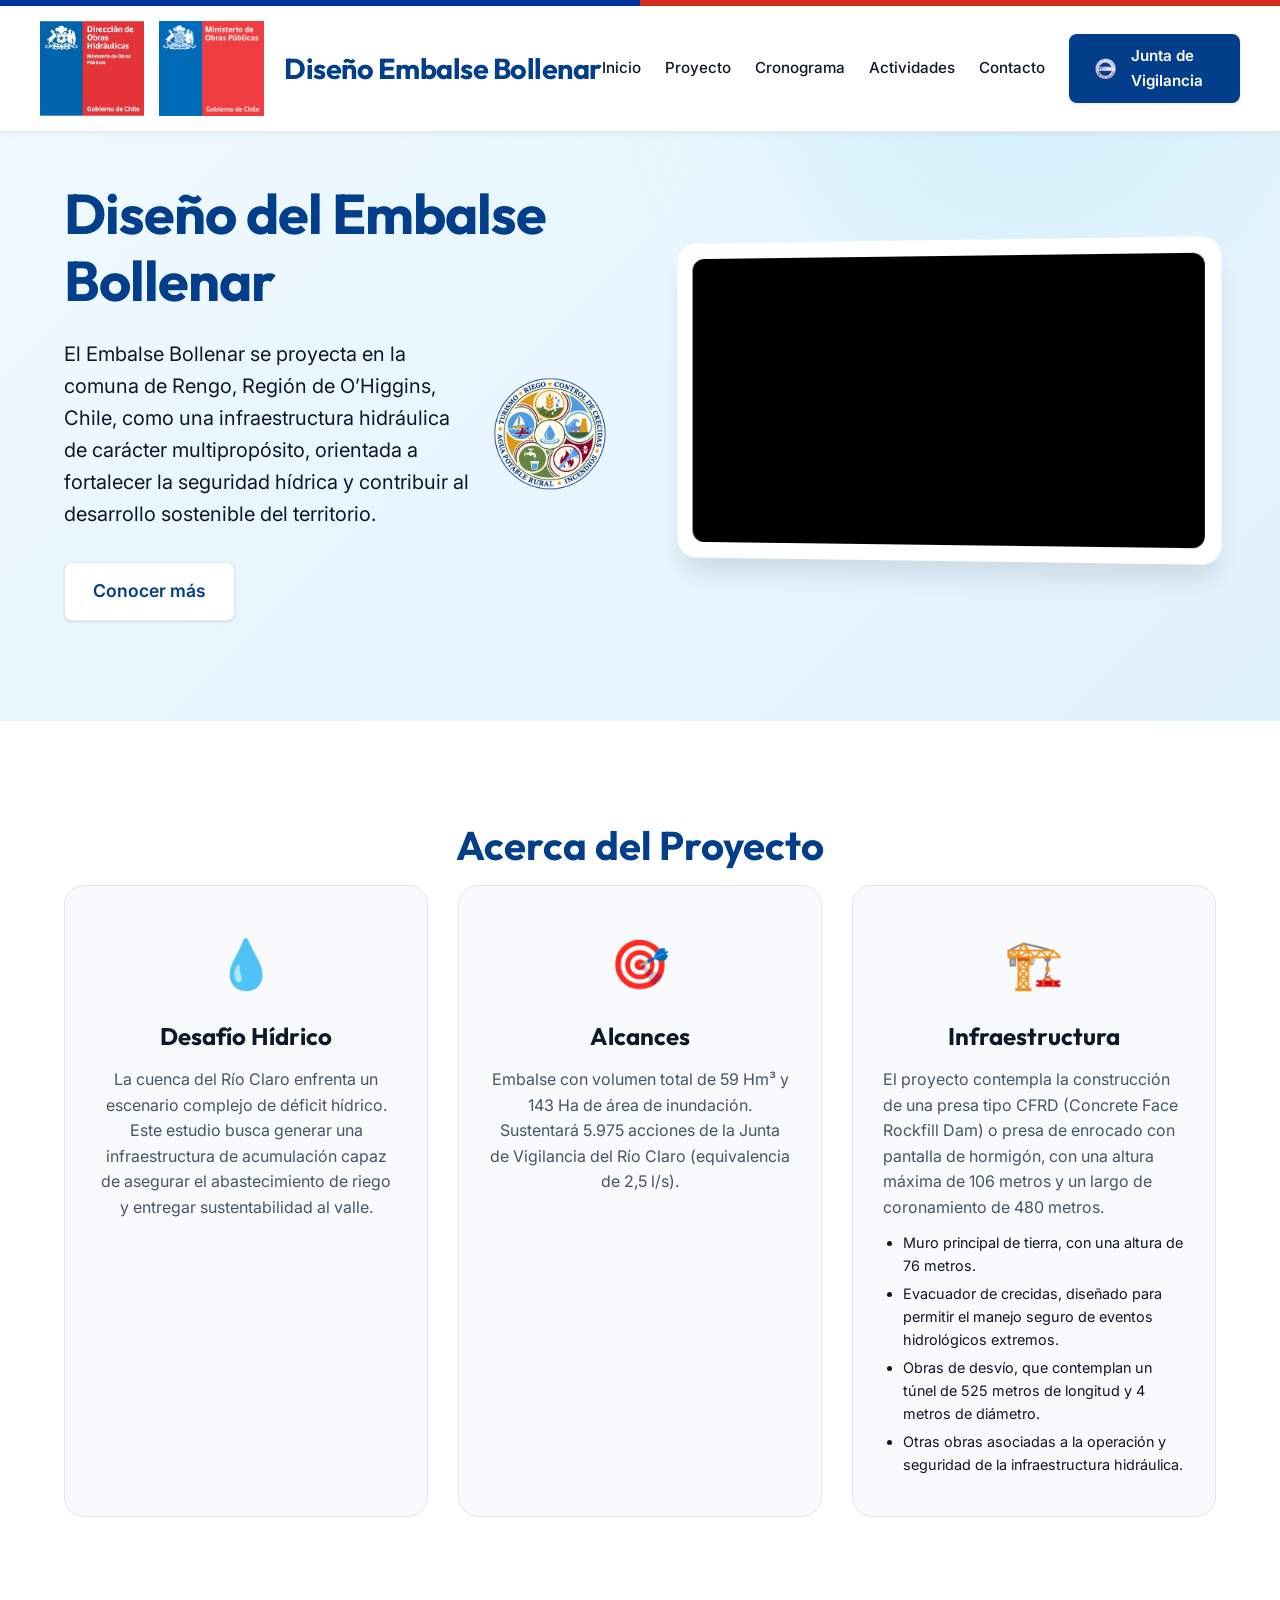
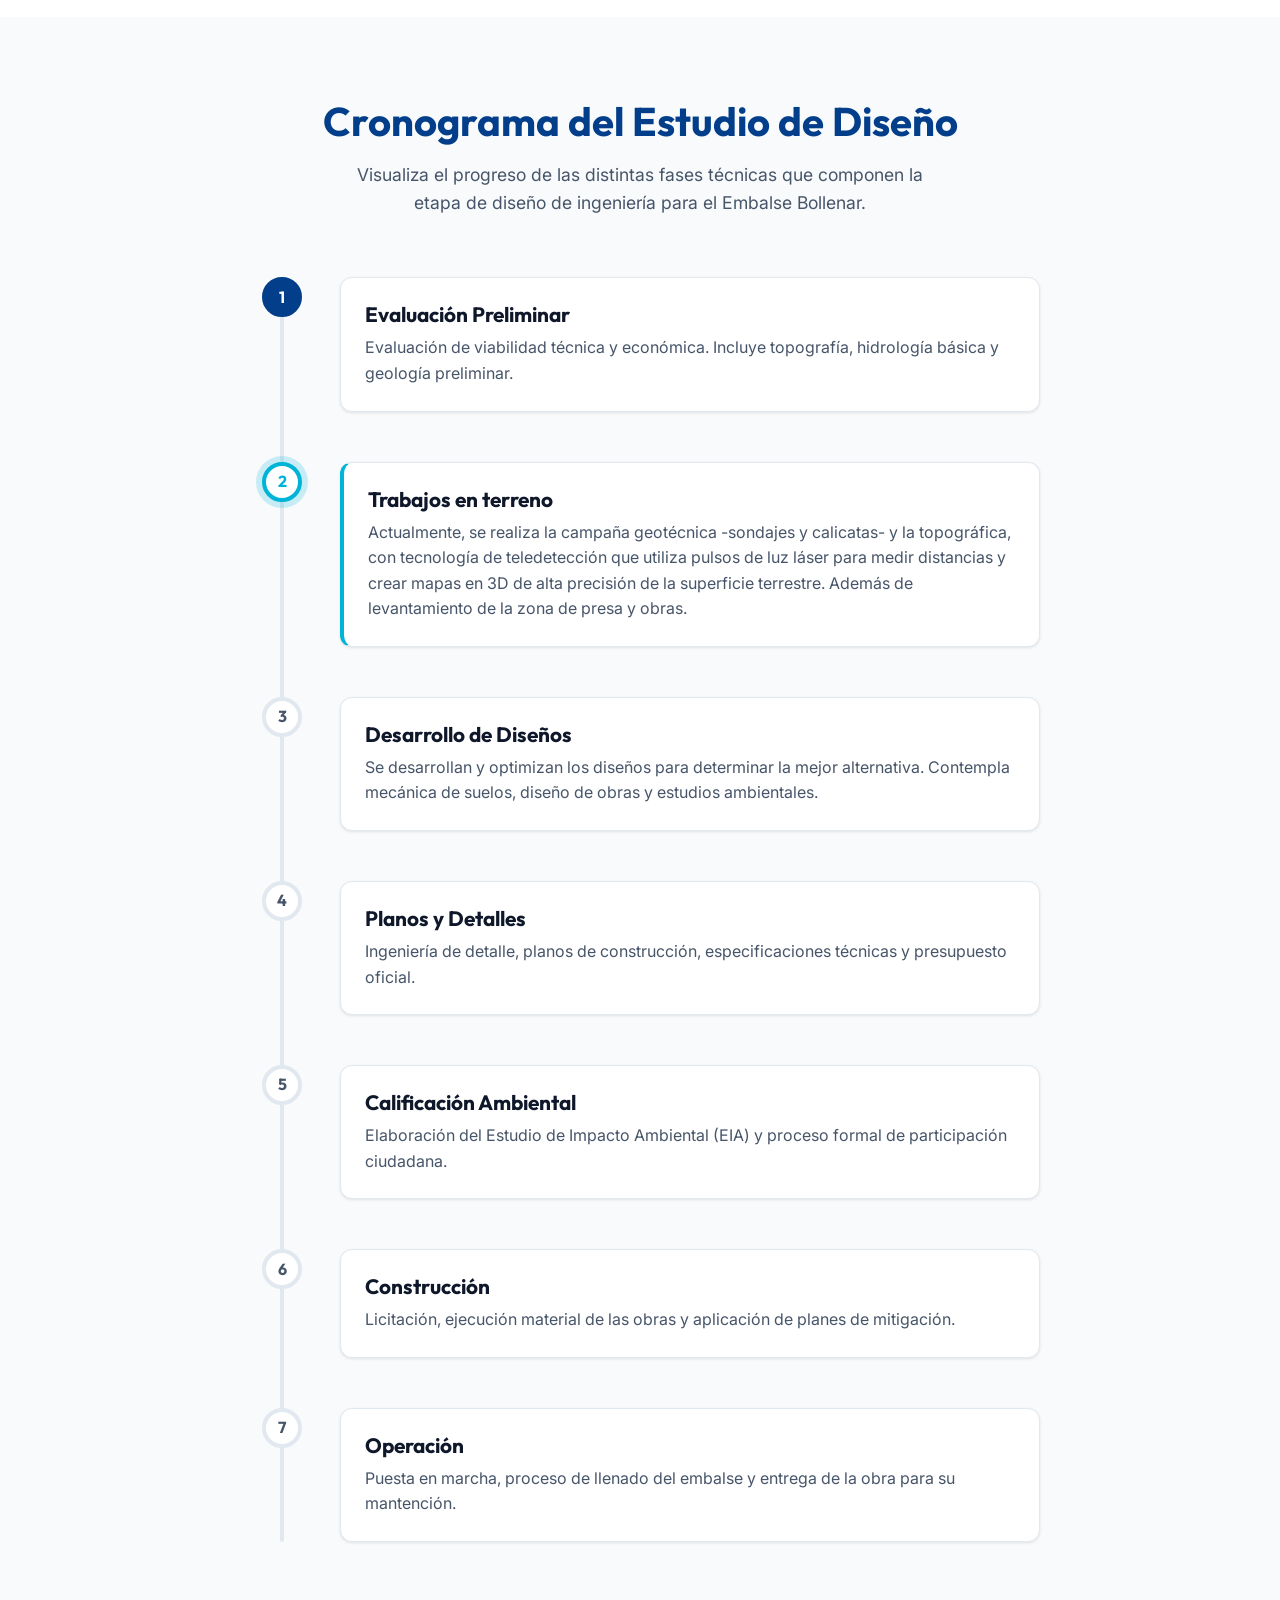
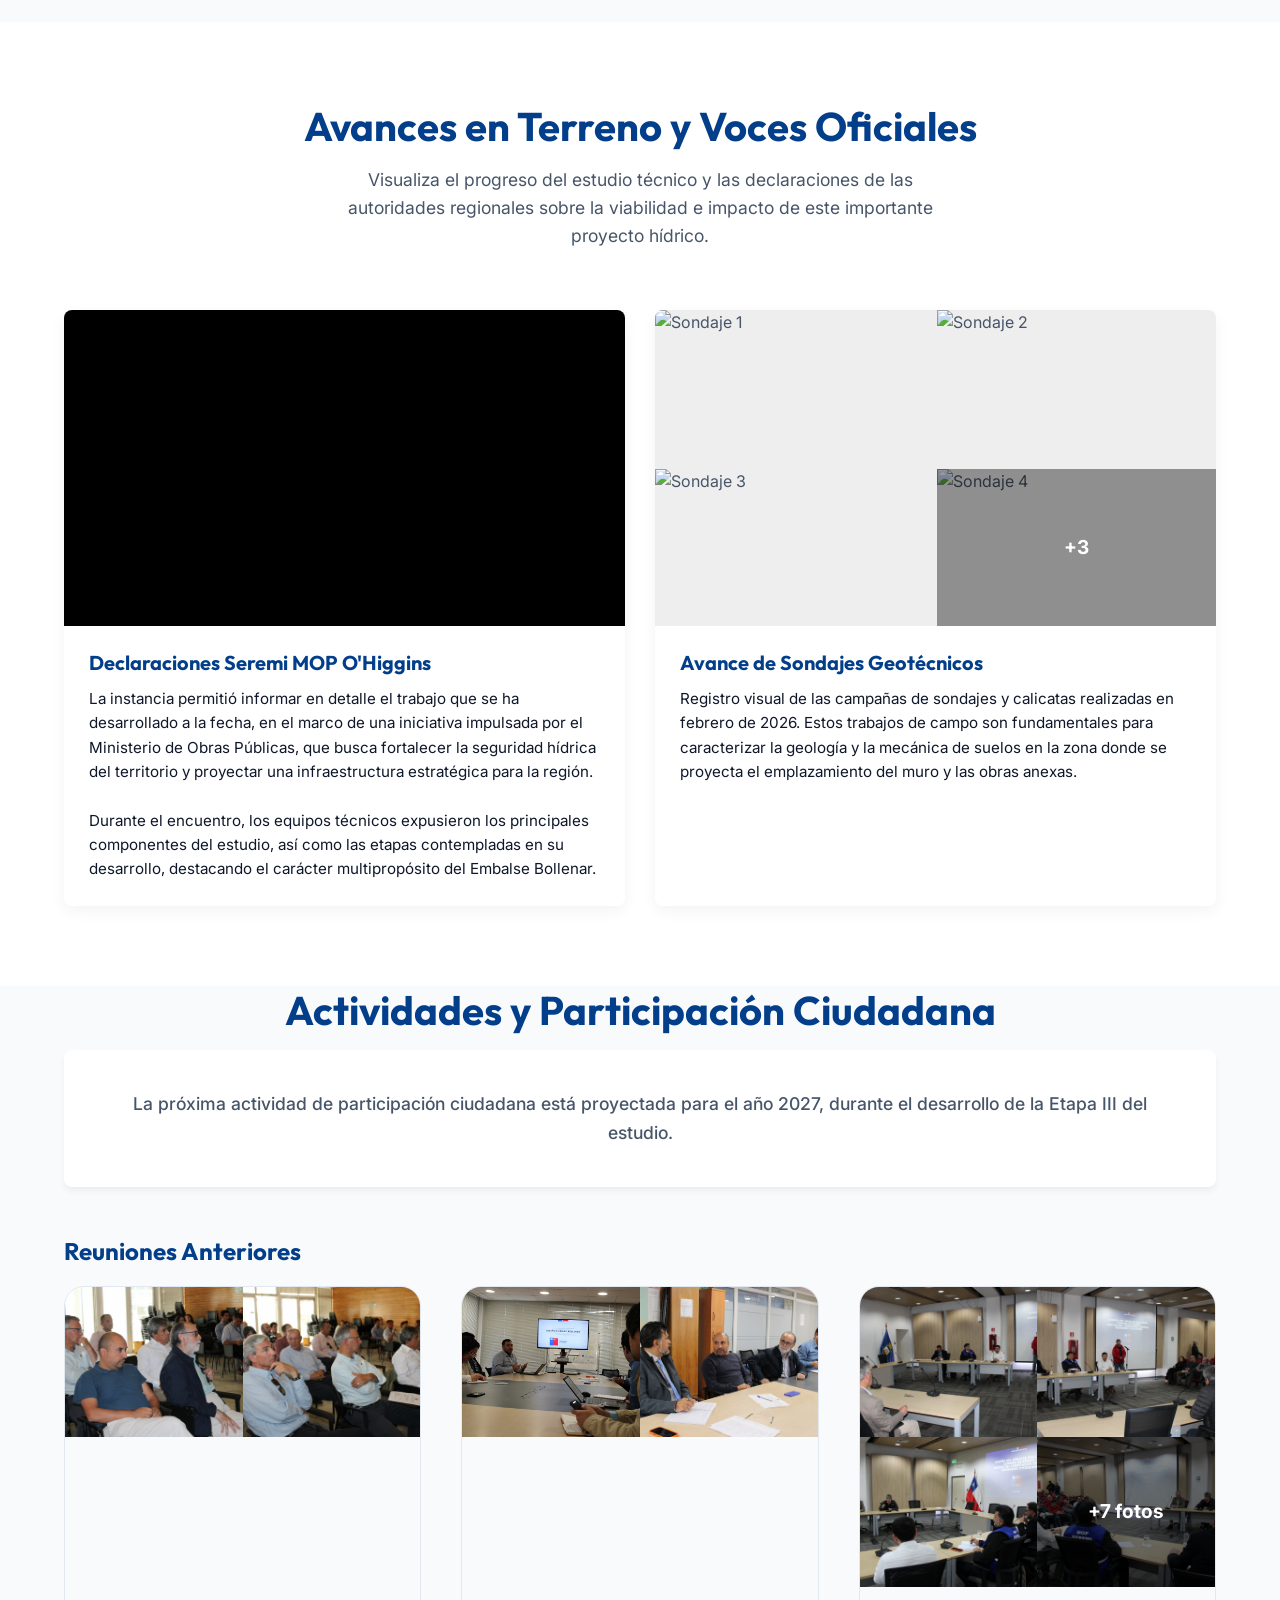
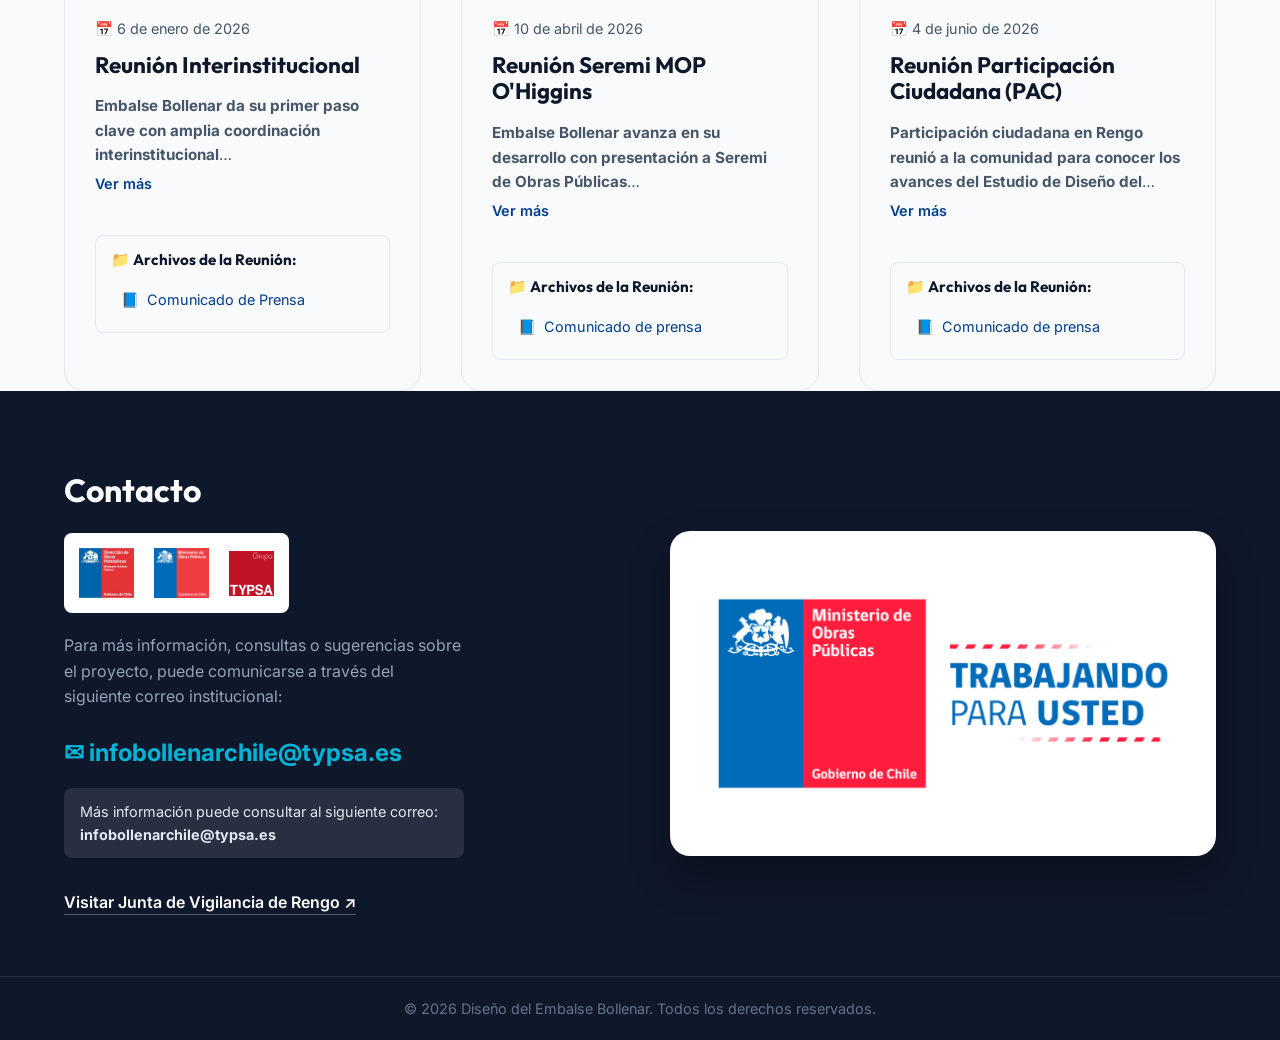
==== index.html @ 2762dd8e "fix: cambiar 'El Proyecto' a 'Proyecto' en el navbar" ====
<!DOCTYPE html>
<html lang="es">
<head>
    <meta charset="UTF-8">
    <meta name="viewport" content="width=device-width, initial-scale=1.0">
    <title>Diseño del Embalse Bollenar</title>
    <link rel="icon" type="image/jpeg" href="images/Logos/logo%20typsa.jpg">
    <meta name="description" content="Proyecto de Diseño del Embalse Bollenar, comuna de Rengo, Región del Libertador General Bernardo O'Higgins.">
    <!-- Google Fonts --> 
    <link rel="preconnect" href="https://fonts.googleapis.com">
    <link rel="preconnect" href="https://fonts.gstatic.com" crossorigin>
    <link href="https://fonts.googleapis.com/css2?family=Inter:wght@300;400;600;800&family=Outfit:wght@400;700&display=swap" rel="stylesheet">
    <link rel="stylesheet" href="css/style.css">
</head>
<body>
    <!-- Navbar -->
    <header class="navbar">
        <div style="height: 6px; width: 100%; display: flex; position: absolute; top: 0; left: 0;">
            <div style="background-color: #0033a0; width: 50%;"></div>
            <div style="background-color: #d52b1e; width: 50%;"></div>
        </div>
        <div class="nav-content">
            <div class="nav-brand" style="display: flex; align-items: center; gap: 20px; flex-shrink: 0;">
                <div class="institutional-logos" style="display: flex; gap: 15px; align-items: center; margin-top: 6px;">
                    <img src="images/Logos/new_logo_1.jpg" alt="DOH" style="height: 95px; width: auto;">
                    <img src="images/Logos/new_logo_2.png" alt="MOP" style="height: 95px; width: auto;">
                </div>
                <div class="logo" style="margin-top: 6px; white-space: nowrap;">Diseño Embalse Bollenar</div>
            </div>
            <button class="hamburger" onclick="document.querySelector('nav').classList.toggle('nav-open')" aria-label="Menú">
                <span></span><span></span><span></span>
            </button>
            <nav style="margin-top: 6px;">
                <a href="#inicio" onclick="document.querySelector('nav').classList.remove('nav-open')">Inicio</a>
                <a href="#proyecto" onclick="document.querySelector('nav').classList.remove('nav-open')">Proyecto</a>
                <a href="#cronograma" onclick="document.querySelector('nav').classList.remove('nav-open')">Cronograma</a>
                <a href="#reuniones" onclick="document.querySelector('nav').classList.remove('nav-open')">Actividades</a>
                <a href="#contacto" onclick="document.querySelector('nav').classList.remove('nav-open')">Contacto</a>
                <a href="https://jvrengo.cl/" target="_blank" class="btn-primary" style="display: inline-flex; align-items: center; gap: 10px;">
                    <img src="rengo.png" alt="Logo Junta de Vigilancia" style="height: 32px; width: auto; object-fit: contain;">
                    Junta de Vigilancia
                </a>
            </nav>
        </div>
    </header>

    <!-- Hero Section -->
    <section id="inicio" class="hero">
        <div class="hero-bg"></div>
        <div class="container hero-container animate-up">
            <div class="hero-text">
                <h1>Diseño del Embalse Bollenar</h1>
                <div style="display: flex; align-items: center; gap: 20px; margin-bottom: 32px; max-width: 600px;">
                    <p style="margin-bottom: 0; flex: 1;">El Embalse Bollenar se proyecta en la comuna de Rengo, Región de O’Higgins, Chile, como una infraestructura hidráulica de carácter multipropósito, orientada a fortalecer la seguridad hídrica y contribuir al desarrollo sostenible del territorio.</p>
                    <img src="images/Multipropósito.png" alt="Carácter Multipropósito" style="width: 120px; height: auto; object-fit: contain;">
                </div>
                <a href="#proyecto" class="btn-secondary">Conocer más</a>
            </div>
            <div class="hero-video-wrapper">
                <div class="video-container">
                    <iframe src="https://drive.google.com/file/d/1bPrX68ek6vkiwv_j4XyhJ_jRxSIo95rL/preview" width="640" height="480" allow="autoplay" allowfullscreen></iframe>
                </div>
            </div>
        </div>
    </section>

    <!-- Project Description -->
    <section id="proyecto" class="project-desc">
        <div class="container animate-up">
            <h2 class="section-title">Acerca del Proyecto</h2>
            <div class="project-grid">
                <div class="card">
                    <div class="card-icon">💧</div>
                    <h3>Desafío Hídrico</h3>
                    <p>La cuenca del Río Claro enfrenta un escenario complejo de déficit hídrico. Este estudio busca generar una infraestructura de acumulación capaz de asegurar el abastecimiento de riego y entregar sustentabilidad al valle.</p>
                </div>
                <div class="card">
                    <div class="card-icon">🎯</div>
                    <h3>Alcances</h3>
                    <p>Embalse con volumen total de 59 Hm³ y 143 Ha de área de inundación. Sustentará 5.975 acciones de la Junta de Vigilancia del Río Claro (equivalencia de 2,5 l/s).</p>
                </div>
                <div class="card">
                    <div class="card-icon">🏗️</div>
                    <h3>Infraestructura</h3>
                    <p style="text-align: left;">El proyecto contempla la construcción de una presa tipo CFRD (Concrete Face Rockfill Dam) o presa de enrocado con pantalla de hormigón, con una altura máxima de 106 metros y un largo de coronamiento de 480 metros.</p>
                    <ul style="text-align: left; font-size: 0.9rem; margin-top: 10px; padding-left: 20px; color: var(--text-dark);">
                        <li style="margin-bottom: 5px;">Muro principal de tierra, con una altura de 76 metros.</li>
                        <li style="margin-bottom: 5px;">Evacuador de crecidas, diseñado para permitir el manejo seguro de eventos hidrológicos extremos.</li>
                        <li style="margin-bottom: 5px;">Obras de desvío, que contemplan un túnel de 525 metros de longitud y 4 metros de diámetro.</li>
                        <li>Otras obras asociadas a la operación y seguridad de la infraestructura hidráulica.</li>
                    </ul>
                </div>
            </div>
        </div>
    </section>

    <!-- Timeline Section -->
    <section id="cronograma" class="timeline-section" style="background: var(--bg-light); padding: 80px 0;">
        <div class="container animate-up">
            <h2 class="section-title">Cronograma del Estudio de Diseño</h2>
            <p class="section-subtitle">Visualiza el progreso de las distintas fases técnicas que componen la etapa de diseño de ingeniería para el Embalse Bollenar.</p>
            
            <div id="public-timeline-list" class="timeline">
                <!-- Se llenará dinámicamente con JS -->
            </div>
        </div>
    </section>

    <!-- Avances y Voces Oficiales -->
    <section id="avances" class="avances" style="background: #fff; padding: 80px 0;">
        <div class="container animate-up">
            <h2 class="section-title">Avances en Terreno y Voces Oficiales</h2>
            <p class="section-subtitle">Visualiza el progreso del estudio técnico y las declaraciones de las autoridades regionales sobre la viabilidad e impacto de este importante proyecto hídrico.</p>
            
            <div class="video-grid" style="display: grid; grid-template-columns: repeat(auto-fit, minmax(300px, 1fr)); gap: 30px; margin-top: 40px;">
                <!-- Video 1: Seremi MOP -->
                <div class="video-card" style="background: #fff; border-radius: 8px; overflow: hidden; box-shadow: 0 5px 15px rgba(0,0,0,0.05); transition: transform 0.3s ease;">
                    <iframe src="https://drive.google.com/file/d/1eUds5XTwtILUbEdcEgW2U3vGYowQO1mz/preview" style="width: 100%; aspect-ratio: 16/9; border: none; background: #000; display: block;" allow="autoplay" allowfullscreen></iframe>
                    <div style="padding: 25px;">
                        <h3 style="color: var(--primary); margin-bottom: 12px; font-size: 1.25rem; font-weight: 700;">Declaraciones Seremi MOP O'Higgins</h3>
                        <p style="color: var(--text-dark); font-size: 0.95rem; line-height: 1.6; margin: 0;">La instancia permitió informar en detalle el trabajo que se ha desarrollado a la fecha, en el marco de una iniciativa impulsada por el Ministerio de Obras Públicas, que busca fortalecer la seguridad hídrica del territorio y proyectar una infraestructura estratégica para la región.<br><br>Durante el encuentro, los equipos técnicos expusieron los principales componentes del estudio, así como las etapas contempladas en su desarrollo, destacando el carácter multipropósito del Embalse Bollenar.</p>
                    </div>
                </div>

                <!-- Galería: Sondajes -->
                <div class="video-card" style="background: #fff; border-radius: 8px; overflow: hidden; box-shadow: 0 5px 15px rgba(0,0,0,0.05); transition: transform 0.3s ease;">
                    <div style="width: 100%; aspect-ratio: 16/9; background: #eee; display: grid; grid-template-columns: repeat(2, 1fr); grid-template-rows: repeat(2, 1fr); gap: 2px;">
                        <a href="#" onclick="openSondajesLightbox(0, event)" style="display: block; overflow: hidden;"><img src="Reuniones/Fotos sondajes febrero 2026/IMG_8871.JPG" alt="Sondaje 1" style="width: 100%; height: 100%; object-fit: cover; transition: transform 0.3s;" onmouseover="this.style.transform='scale(1.05)'" onmouseout="this.style.transform='scale(1)'"></a>
                        <a href="#" onclick="openSondajesLightbox(1, event)" style="display: block; overflow: hidden;"><img src="Reuniones/Fotos sondajes febrero 2026/IMG_8874.JPG" alt="Sondaje 2" style="width: 100%; height: 100%; object-fit: cover; transition: transform 0.3s;" onmouseover="this.style.transform='scale(1.05)'" onmouseout="this.style.transform='scale(1)'"></a>
                        <a href="#" onclick="openSondajesLightbox(2, event)" style="display: block; overflow: hidden;"><img src="Reuniones/Fotos sondajes febrero 2026/IMG_8875.JPG" alt="Sondaje 3" style="width: 100%; height: 100%; object-fit: cover; transition: transform 0.3s;" onmouseover="this.style.transform='scale(1.05)'" onmouseout="this.style.transform='scale(1)'"></a>
                        <a href="#" onclick="openSondajesLightbox(3, event)" style="display: block; overflow: hidden; position: relative;">
                            <img src="Reuniones/Fotos sondajes febrero 2026/IMG_8884.JPG" alt="Sondaje 4" style="width: 100%; height: 100%; object-fit: cover; transition: transform 0.3s;" onmouseover="this.style.transform='scale(1.05)'" onmouseout="this.style.transform='scale(1)'">
                            <div style="position: absolute; inset: 0; background: rgba(0,0,0,0.4); display: flex; align-items: center; justify-content: center; color: #fff; font-weight: bold; font-size: 1.2rem; transition: background 0.3s;" onmouseover="this.style.background='rgba(0,0,0,0.6)'" onmouseout="this.style.background='rgba(0,0,0,0.4)'">
                                +3
                            </div>
                        </a>
                    </div>
                    <div style="padding: 25px;">
                        <h3 style="color: var(--primary); margin-bottom: 12px; font-size: 1.25rem; font-weight: 700;">Avance de Sondajes Geotécnicos</h3>
                        <p style="color: var(--text-dark); font-size: 0.95rem; line-height: 1.6; margin: 0;">Registro visual de las campañas de sondajes y calicatas realizadas en febrero de 2026. Estos trabajos de campo son fundamentales para caracterizar la geología y la mecánica de suelos en la zona donde se proyecta el emplazamiento del muro y las obras anexas.</p>
                    </div>
                </div>
            </div>
        </div>
    </section>

    <!-- Meetings Section -->
    <section id="reuniones" class="meetings-section">
        <div class="container animate-up">
            <h2 class="section-title">Actividades y Participación Ciudadana</h2>
            
            <div id="upcoming-meetings-list" class="meetings-grid" style="margin-bottom: 50px;">
                <!-- Se llenará con JS -->
            </div>
            
            <h3 style="margin-bottom: 20px; font-size: 1.5rem; color: var(--primary);">Reuniones Anteriores</h3>
            <div class="meetings-grid" id="past-meetings-list">
                <!-- Se cargará dinámicamente -->
            </div>
        </div>
    </section>

    <!-- Footer & Contact -->
    <footer id="contacto" class="footer">
        <div class="container footer-container">
            <div class="footer-info">
                <h2>Contacto</h2>
                <div class="institutional-logos" style="display: flex; gap: 20px; align-items: center; margin-bottom: 20px; background: white; padding: 15px; border-radius: 8px; width: fit-content;">
                    <img src="images/Logos/new_logo_1.jpg" alt="DOH" style="height: 50px; width: auto;">
                    <img src="images/Logos/new_logo_2.png" alt="MOP" style="height: 50px; width: auto;">
                    <img src="images/Logos/new_logo_3.jpg" alt="Typsa" style="height: 45px; width: auto;">
                </div>
                <p>Para más información, consultas o sugerencias sobre el proyecto, puede comunicarse a través del siguiente correo institucional:</p>
                <a href="mailto:infobollenarchile@typsa.es" class="email-link">✉ infobollenarchile@typsa.es</a>
                <p class="footer-note">Más información puede consultar al siguiente correo: <strong>infobollenarchile@typsa.es</strong></p>
                <div class="footer-links">
                    <a href="https://jvrengo.cl/" target="_blank" class="external-link">Visitar Junta de Vigilancia de Rengo ↗</a>
                </div>
            </div>
            <div class="footer-map">
                <img src="images/Logos/logo_trabajando.png" alt="MOP Trabajando para usted" class="location-img" style="object-fit: contain; background: white; padding: 20px;">
            </div>
        </div>
        <div class="footer-bottom">
            <p>&copy; 2026 Diseño del Embalse Bollenar. Todos los derechos reservados.</p>
        </div>
    </footer>

    <script src="js/main.js" defer></script>
</body>
</html>
---- css/style.css ----
/* ==========================================================================
   Base Styles & Variables
   ========================================================================== */
:root {
    --primary: #023e8a;
    --primary-light: #0077b6;
    --secondary: #00b4d8;
    --accent: #90e0ef;
    --text-dark: #0f172a;
    --text-light: #475569;
    --bg-light: #f8fafc;
    --bg-white: #ffffff;
    --border: #e2e8f0;
    
    --font-sans: 'Inter', sans-serif;
    --font-heading: 'Outfit', sans-serif;
    
    --radius-sm: 8px;
    --radius-md: 12px;
    --radius-lg: 20px;
    
    --shadow-sm: 0 1px 3px rgba(0,0,0,0.1);
    --shadow-md: 0 10px 15px -3px rgba(0,0,0,0.1);
    --shadow-lg: 0 20px 25px -5px rgba(0,0,0,0.1);
    
    --transition: all 0.3s ease;
}

* {
    margin: 0;
    padding: 0;
    box-sizing: border-box;
}

html {
    scroll-behavior: smooth;
    font-size: 16px;
}

body {
    font-family: var(--font-sans);
    color: var(--text-light);
    background-color: var(--bg-light);
    line-height: 1.6;
    overflow-x: hidden;
}

h1, h2, h3, h4 {
    font-family: var(--font-heading);
    color: var(--text-dark);
    line-height: 1.2;
}

a {
    text-decoration: none;
    color: inherit;
    transition: var(--transition);
}

.container {
    width: 100%;
    max-width: 1200px;
    margin: 0 auto;
    padding: 0 24px;
}

/* ==========================================================================
   Navigation
   ========================================================================== */
.navbar {
    position: fixed;
    top: 0;
    left: 0;
    width: 100%;
    background: rgba(255, 255, 255, 0.9);
    backdrop-filter: blur(10px);
    border-bottom: 1px solid var(--border);
    z-index: 1000;
    transition: var(--transition);
    padding: 8px 0;
}

.nav-content {
    display: flex;
    justify-content: space-between;
    align-items: center;
    min-height: 115px;
    width: 100%;
    max-width: 1800px;
    margin: 0 auto;
    padding: 0 40px;
}

.logo {
    font-family: var(--font-heading);
    font-size: 1.8rem;
    font-weight: 700;
    color: var(--primary);
    letter-spacing: -0.5px;
}

nav {
    display: flex;
    gap: 24px;
    align-items: center;
}

nav a {
    font-weight: 500;
    font-size: 0.95rem;
    color: var(--text-dark);
}

nav a:hover {
    color: var(--primary-light);
}

.btn-primary {
    background-color: var(--primary);
    color: white !important;
    padding: 10px 20px;
    border-radius: var(--radius-sm);
    font-weight: 600;
    box-shadow: var(--shadow-sm);
}

.btn-primary:hover {
    background-color: var(--primary-light);
    transform: translateY(-2px);
    box-shadow: var(--shadow-md);
}

/* ==========================================================================
   Hero Section
   ========================================================================== */
.hero {
    position: relative;
    padding: 180px 0 100px;
    background: linear-gradient(135deg, #f0f9ff 0%, #e0f2fe 100%);
    overflow: hidden;
}

.hero-bg {
    position: absolute;
    top: -50%;
    right: -10%;
    width: 800px;
    height: 800px;
    background: radial-gradient(circle, var(--accent) 0%, transparent 60%);
    opacity: 0.3;
    filter: blur(60px);
    z-index: 0;
}

.hero-container {
    position: relative;
    z-index: 1;
    display: grid;
    grid-template-columns: 1fr 1fr;
    gap: 60px;
    align-items: center;
}

.hero-text h1 {
    font-size: 3.5rem;
    margin-bottom: 24px;
    color: var(--primary);
    letter-spacing: -1px;
}

.hero-text p {
    font-size: 1.25rem;
    margin-bottom: 32px;
    color: var(--text-dark);
    max-width: 500px;
}

.btn-secondary {
    display: inline-block;
    background-color: var(--bg-white);
    color: var(--primary);
    padding: 14px 28px;
    border-radius: var(--radius-sm);
    font-weight: 600;
    font-size: 1.1rem;
    box-shadow: var(--shadow-sm);
    border: 1px solid var(--border);
}

.btn-secondary:hover {
    background-color: var(--primary);
    color: white;
    box-shadow: var(--shadow-md);
}

.hero-video-wrapper {
    background: var(--bg-white);
    padding: 16px;
    border-radius: var(--radius-lg);
    box-shadow: var(--shadow-lg);
    transform: perspective(1000px) rotateY(-5deg);
    transition: var(--transition);
}

.hero-video-wrapper:hover {
    transform: perspective(1000px) rotateY(0deg);
}

.video-container {
    position: relative;
    padding-bottom: 56.25%; /* 16:9 Aspect Ratio */
    height: 0;
    overflow: hidden;
    border-radius: var(--radius-md);
    background: #000;
}

.video-container iframe {
    position: absolute;
    top: 0;
    left: 0;
    width: 100%;
    height: 100%;
    border: none;
}

/* ==========================================================================
   Project Description
   ========================================================================== */
.section-title {
    font-size: 2.5rem;
    text-align: center;
    margin-bottom: 16px;
    color: var(--primary);
}

.section-subtitle {
    text-align: center;
    font-size: 1.1rem;
    margin-bottom: 60px;
    max-width: 600px;
    margin-left: auto;
    margin-right: auto;
}

.project-desc {
    padding: 100px 0;
    background: var(--bg-white);
}

.project-grid {
    display: grid;
    grid-template-columns: repeat(3, 1fr);
    gap: 30px;
}

.card {
    background: var(--bg-light);
    padding: 40px 30px;
    border-radius: var(--radius-lg);
    border: 1px solid var(--border);
    transition: var(--transition);
    text-align: center;
}

.card:hover {
    transform: translateY(-10px);
    box-shadow: var(--shadow-md);
    border-color: var(--secondary);
}

.card-icon {
    font-size: 3rem;
    margin-bottom: 20px;
}

.card h3 {
    font-size: 1.5rem;
    margin-bottom: 16px;
}

/* ==========================================================================
   Timeline Section
   ========================================================================== */
.timeline-section {
    padding: 100px 0;
    background: var(--bg-light);
}

.timeline {
    position: relative;
    max-width: 800px;
    margin: 0 auto;
}

.timeline::before {
    content: '';
    position: absolute;
    top: 0;
    left: 40px;
    height: 100%;
    width: 4px;
    background: var(--border);
    border-radius: 4px;
}

.timeline-item {
    position: relative;
    padding-left: 100px;
    margin-bottom: 50px;
}

.timeline-item:last-child {
    margin-bottom: 0;
}

.timeline-marker {
    position: absolute;
    left: 22px;
    top: 0;
    width: 40px;
    height: 40px;
    border-radius: 50%;
    background: var(--bg-white);
    border: 4px solid var(--border);
    display: flex;
    align-items: center;
    justify-content: center;
    font-weight: 700;
    font-family: var(--font-heading);
    color: var(--text-light);
    z-index: 2;
    transition: var(--transition);
}

.timeline-item.completed .timeline-marker {
    border-color: var(--primary);
    background: var(--primary);
    color: white;
}

.timeline-item.active .timeline-marker {
    border-color: var(--secondary);
    background: var(--bg-white);
    color: var(--secondary);
    box-shadow: 0 0 0 6px rgba(0, 180, 216, 0.2);
}

.timeline-content {
    background: var(--bg-white);
    padding: 24px;
    border-radius: var(--radius-md);
    box-shadow: var(--shadow-sm);
    border: 1px solid var(--border);
    transition: var(--transition);
}

.timeline-content:hover {
    box-shadow: var(--shadow-md);
}

.timeline-content h3 {
    font-size: 1.3rem;
    margin-bottom: 8px;
    color: var(--text-dark);
}

.timeline-item.active .timeline-content {
    border-left: 4px solid var(--secondary);
}

/* ==========================================================================
   Meetings Section
   ========================================================================== */
.meetings {
    padding: 100px 0;
    background: var(--bg-white);
}

.meetings-grid {
    display: grid;
    grid-template-columns: repeat(auto-fit, minmax(320px, 1fr));
    gap: 40px;
    align-items: stretch;
}

.meeting-card {
    background: var(--bg-light);
    border-radius: var(--radius-lg);
    overflow: hidden;
    border: 1px solid var(--border);
    transition: all 0.4s cubic-bezier(0.175, 0.885, 0.32, 1.275);
    display: flex;
    flex-direction: column;
    height: 100%;
}

.meeting-card:hover {
    box-shadow: 0 15px 35px rgba(0,0,0,0.1);
    transform: translateY(-10px);
    border-color: var(--secondary);
}

.meeting-gallery {
    display: flex;
    flex-wrap: wrap;
    width: 100%;
}

.meeting-gallery a {
    flex: 1 1 45%;
    height: 150px;
    overflow: hidden;
    position: relative;
}

.meeting-gallery a:only-child {
    flex: 1 1 100%;
    height: 250px;
}

.gallery-img {
    height: 100%;
    width: 100%;
    object-fit: cover;
    transition: transform 0.3s ease;
}

.gallery-img:hover {
    transform: scale(1.05);
}

.meeting-img {
    height: 200px;
    width: 100%;
    flex-shrink: 0;
}

.meeting-info {
    padding: 30px;
    display: flex;
    flex-direction: column;
    flex-grow: 1;
}

.meeting-meta {
    display: flex;
    gap: 16px;
    font-size: 0.9rem;
    color: var(--text-light);
    margin-bottom: 12px;
}

.meeting-info h3 {
    font-size: 1.4rem;
    margin-bottom: 16px;
    display: -webkit-box;
    -webkit-line-clamp: 2;
    -webkit-box-orient: vertical;
    overflow: hidden;
}

.meeting-info p {
    margin-bottom: 5px;
    font-size: 0.95rem;
}

.clamp-text {
    display: -webkit-box;
    -webkit-line-clamp: 3;
    -webkit-box-orient: vertical;
    overflow: hidden;
}

.btn-chip {
    display: inline-block;
    padding: 6px 14px;
    background-color: rgba(30, 64, 175, 0.1);
    color: var(--primary);
    border-radius: 20px;
    font-size: 0.85rem;
    font-weight: 600;
    text-decoration: none;
    transition: var(--transition);
    border: 1px solid transparent;
}

.btn-chip:hover {
    background-color: var(--primary);
    color: white;
    box-shadow: 0 4px 10px rgba(30, 64, 175, 0.3);
}

.video-embed-container {
    transition: transform 0.3s ease;
}

.video-embed-container:hover {
    transform: scale(1.02);
}

.animate-up {
    opacity: 0;
    transform: translateY(40px);
    transition: opacity 0.6s ease-out, transform 0.6s cubic-bezier(0.175, 0.885, 0.32, 1.275);
}

.animate-up.visible {
    opacity: 1;
    transform: translateY(0);
}

.download-link {
    display: inline-flex;
    align-items: center;
    color: var(--primary-light);
    font-weight: 600;
    font-size: 0.95rem;
    margin-top: auto; /* Aligns to bottom */
}

.download-link:hover {
    color: var(--primary);
    text-decoration: underline;
}

/* ==========================================================================
   Footer
   ========================================================================== */
.footer {
    background: var(--text-dark);
    color: var(--bg-light);
    padding: 80px 0 20px;
}

.footer-container {
    display: grid;
    grid-template-columns: 1fr 1fr;
    gap: 60px;
    align-items: center;
    margin-bottom: 60px;
}

.footer-info h2 {
    color: white;
    font-size: 2rem;
    margin-bottom: 24px;
}

.footer-info p {
    color: #94a3b8;
    margin-bottom: 24px;
    max-width: 400px;
}

.email-link {
    display: inline-block;
    font-size: 1.5rem;
    color: var(--secondary);
    font-weight: 700;
    margin-bottom: 16px;
}

.email-link:hover {
    color: white;
}

.footer-note {
    font-size: 0.9rem !important;
    background: rgba(255,255,255,0.1);
    padding: 12px 16px;
    border-radius: var(--radius-sm);
    color: #e2e8f0 !important;
}

.footer-links {
    margin-top: 32px;
}

.external-link {
    color: white;
    font-weight: 600;
    border-bottom: 1px solid rgba(255,255,255,0.3);
    padding-bottom: 2px;
}

.external-link:hover {
    border-color: white;
}

.footer-map {
    border-radius: var(--radius-lg);
    overflow: hidden;
    box-shadow: 0 20px 40px rgba(0,0,0,0.3);
}

.location-img {
    width: 100%;
    height: auto;
    display: block;
}

.footer-bottom {
    text-align: center;
    border-top: 1px solid rgba(255,255,255,0.1);
    padding-top: 20px;
    color: #64748b;
    font-size: 0.9rem;
}

/* ==========================================================================
   Hamburger Menu (hidden on desktop)
   ========================================================================== */
.hamburger {
    display: none;
    flex-direction: column;
    gap: 5px;
    background: none;
    border: none;
    cursor: pointer;
    padding: 8px;
    z-index: 1001;
}

.hamburger span {
    display: block;
    width: 28px;
    height: 3px;
    background: var(--primary);
    border-radius: 3px;
    transition: var(--transition);
}

/* ==========================================================================
   Responsive Design
   ========================================================================== */

/* ---------- Large tablets / small desktops (<=1100px) ---------- */
@media (max-width: 1100px) {
    .nav-content {
        gap: 12px;
    }

    nav {
        gap: 16px;
    }

    nav a {
        font-size: 0.85rem;
    }

    .hero-container {
        gap: 40px;
    }

    .hero-text h1 {
        font-size: 2.8rem;
    }

    .section-title {
        font-size: 2rem;
    }
}

/* ---------- Tablets (<=992px) ---------- */
@media (max-width: 992px) {
    .hero-container, .footer-container {
        grid-template-columns: 1fr;
        gap: 40px;
    }

    .hero-text, .footer-info {
        text-align: center;
    }

    .hero-text p, .footer-info p {
        margin: 0 auto 32px;
    }

    .hero-video-wrapper {
        transform: none;
        max-width: 600px;
        margin: 0 auto;
    }

    .hero-video-wrapper:hover {
        transform: none;
    }

    .project-grid {
        grid-template-columns: repeat(2, 1fr);
    }

    .footer-info p {
        max-width: 100%;
    }

    .email-link {
        font-size: 1.2rem;
    }

    .video-grid {
        grid-template-columns: 1fr !important;
    }
}

/* ---------- Small tablets / large phones (<=768px) ---------- */
@media (max-width: 768px) {
    /* Hamburger visible */
    .hamburger {
        display: flex;
    }

    .nav-content {
        flex-wrap: wrap;
        min-height: auto;
        padding-top: 10px;
        padding-bottom: 10px;
    }

    .institutional-logos img {
        height: 65px !important;
    }

    .nav-brand {
        gap: 12px !important;
    }

    .logo {
        font-size: 1.3rem;
    }

    /* Nav becomes a dropdown */
    nav {
        display: none;
        flex-direction: column;
        width: 100%;
        background: rgba(255, 255, 255, 0.98);
        padding: 20px 0;
        gap: 12px;
        border-top: 1px solid var(--border);
        margin-top: 10px;
    }

    nav.nav-open {
        display: flex;
    }

    nav a {
        font-size: 1rem;
        padding: 8px 0;
    }

    .btn-primary {
        align-self: flex-start;
    }

    /* Hero */
    .hero {
        padding: 140px 0 60px;
    }

    .hero-text h1 {
        font-size: 2.2rem;
    }

    .hero-text p {
        font-size: 1.05rem;
    }

    /* Project cards */
    .project-grid, .meetings-grid {
        grid-template-columns: 1fr;
    }

    .card {
        padding: 30px 20px;
    }

    .card h3 {
        font-size: 1.3rem;
    }

    /* Timeline */
    .timeline::before {
        left: 20px;
    }

    .timeline-item {
        padding-left: 60px;
    }

    .timeline-marker {
        left: 2px;
        width: 36px;
        height: 36px;
        font-size: 0.85rem;
    }

    .timeline-content h3 {
        font-size: 1.1rem;
    }

    /* Sections padding */
    .project-desc {
        padding: 60px 0;
    }

    .timeline-section {
        padding: 60px 0 !important;
    }

    .meetings, .meetings-section {
        padding: 60px 0;
    }

    .section-title {
        font-size: 1.8rem;
    }

    .section-subtitle {
        font-size: 0.95rem;
        margin-bottom: 40px;
    }

    /* Footer */
    .footer {
        padding: 60px 0 20px;
    }

    .footer-container {
        gap: 30px;
    }

    .footer-info h2 {
        font-size: 1.6rem;
    }

    .footer-map iframe,
    .footer-map img {
        height: 250px;
    }

    /* Meeting cards */
    .meeting-info {
        padding: 20px;
    }

    .meeting-info h3 {
        font-size: 1.2rem;
    }
}

/* ---------- Small phones (<=480px) ---------- */
@media (max-width: 480px) {
    .container {
        padding: 0 16px;
    }

    .institutional-logos img {
        height: 55px !important;
    }
    
    .nav-brand {
        gap: 8px !important;
        flex-wrap: wrap;
    }

    .logo {
        font-size: 1.15rem;
        white-space: normal !important;
        line-height: 1.2;
    }

    .hero {
        padding: 130px 0 40px;
    }

    .hero-text h1 {
        font-size: 1.75rem;
        margin-bottom: 16px;
    }

    .hero-text p {
        font-size: 0.95rem;
    }

    .btn-secondary {
        padding: 12px 20px;
        font-size: 0.95rem;
    }

    .section-title {
        font-size: 1.5rem;
    }

    .card-icon {
        font-size: 2.2rem;
    }

    .card h3 {
        font-size: 1.1rem;
    }

    .card {
        padding: 24px 16px;
    }

    .project-desc {
        padding: 40px 0;
    }

    .timeline-section {
        padding: 40px 0 !important;
    }

    .timeline-item {
        padding-left: 50px;
        margin-bottom: 30px;
    }

    .timeline-marker {
        width: 30px;
        height: 30px;
        font-size: 0.75rem;
        left: 6px;
    }

    .timeline::before {
        left: 18px;
    }

    .timeline-content {
        padding: 16px;
    }

    .meetings, .meetings-section {
        padding: 40px 0;
    }

    .meeting-gallery a {
        height: 120px;
    }

    .meeting-gallery a:only-child {
        height: 180px;
    }

    .email-link {
        font-size: 1rem;
        word-break: break-all;
    }

    .footer-note {
        font-size: 0.8rem !important;
    }

    .footer {
        padding: 40px 0 16px;
    }

    .footer-info h2 {
        font-size: 1.3rem;
    }

    /* Lightbox */
    .lightbox-prev, .lightbox-next {
        font-size: 1.4rem;
        padding: 10px 14px;
    }

    .lightbox-prev {
        left: 5px;
    }

    .lightbox-next {
        right: 5px;
    }
}

/* Lightbox Styles */
.lightbox-overlay {
    position: fixed;
    top: 0;
    left: 0;
    width: 100vw;
    height: 100vh;
    background-color: rgba(0, 0, 0, 0.95);
    display: flex;
    justify-content: center;
    align-items: center;
    z-index: 10000;
    opacity: 0;
    pointer-events: none;
    transition: opacity 0.3s ease;
}

.lightbox-overlay.active {
    opacity: 1;
    pointer-events: all;
}

.lightbox-content {
    position: relative;
    max-width: 90%;
    max-height: 90vh;
    display: flex;
    justify-content: center;
    align-items: center;
}

.lightbox-img {
    max-width: 100%;
    max-height: 85vh;
    object-fit: contain;
    border-radius: 8px;
    box-shadow: 0 5px 25px rgba(0,0,0,0.5);
}

.lightbox-close {
    position: absolute;
    top: -40px;
    right: 0;
    color: white;
    font-size: 2rem;
    cursor: pointer;
    background: none;
    border: none;
    padding: 10px;
}

.lightbox-prev, .lightbox-next {
    position: absolute;
    top: 50%;
    transform: translateY(-50%);
    background: rgba(255, 255, 255, 0.2);
    color: white;
    border: none;
    font-size: 2rem;
    padding: 15px 20px;
    cursor: pointer;
    border-radius: 50%;
    transition: background 0.3s;
}

.lightbox-prev:hover, .lightbox-next:hover {
    background: rgba(255, 255, 255, 0.4);
}

.lightbox-prev {
    left: 20px;
}

.lightbox-next {
    right: 20px;
}
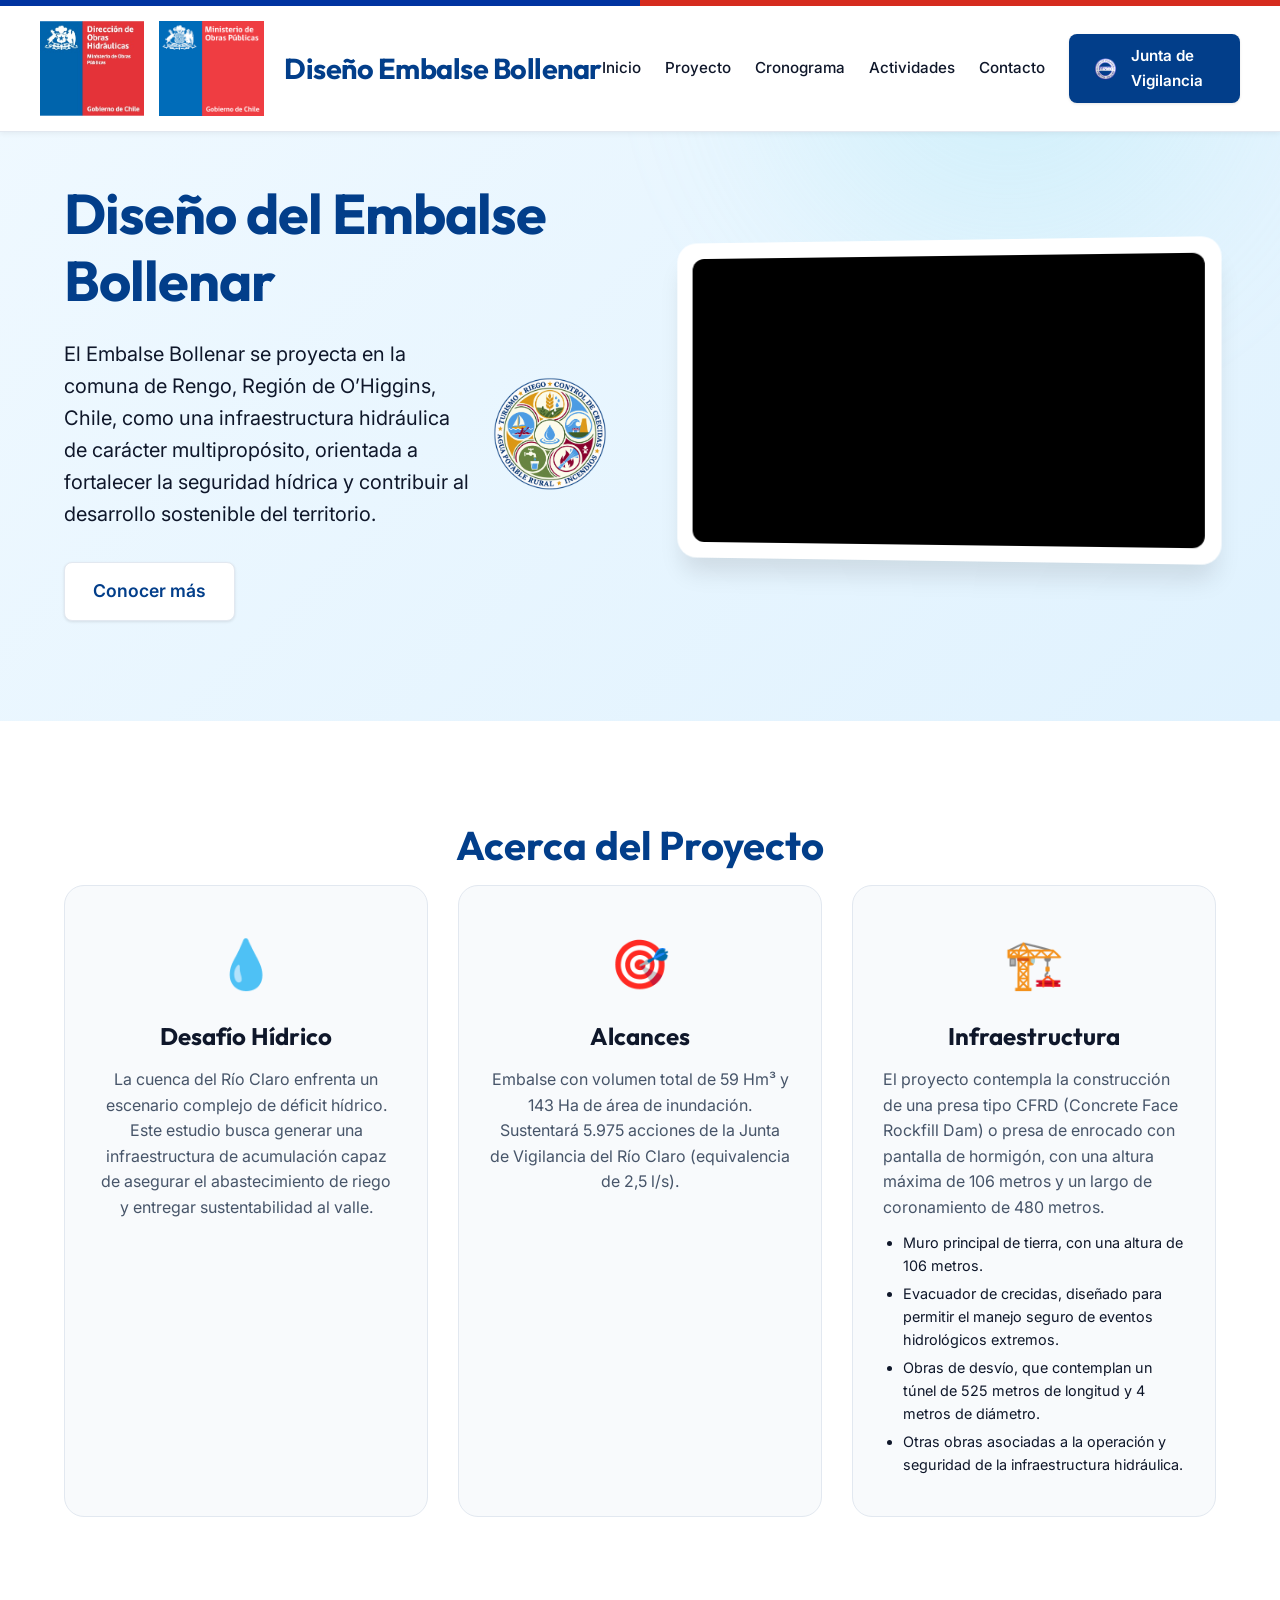
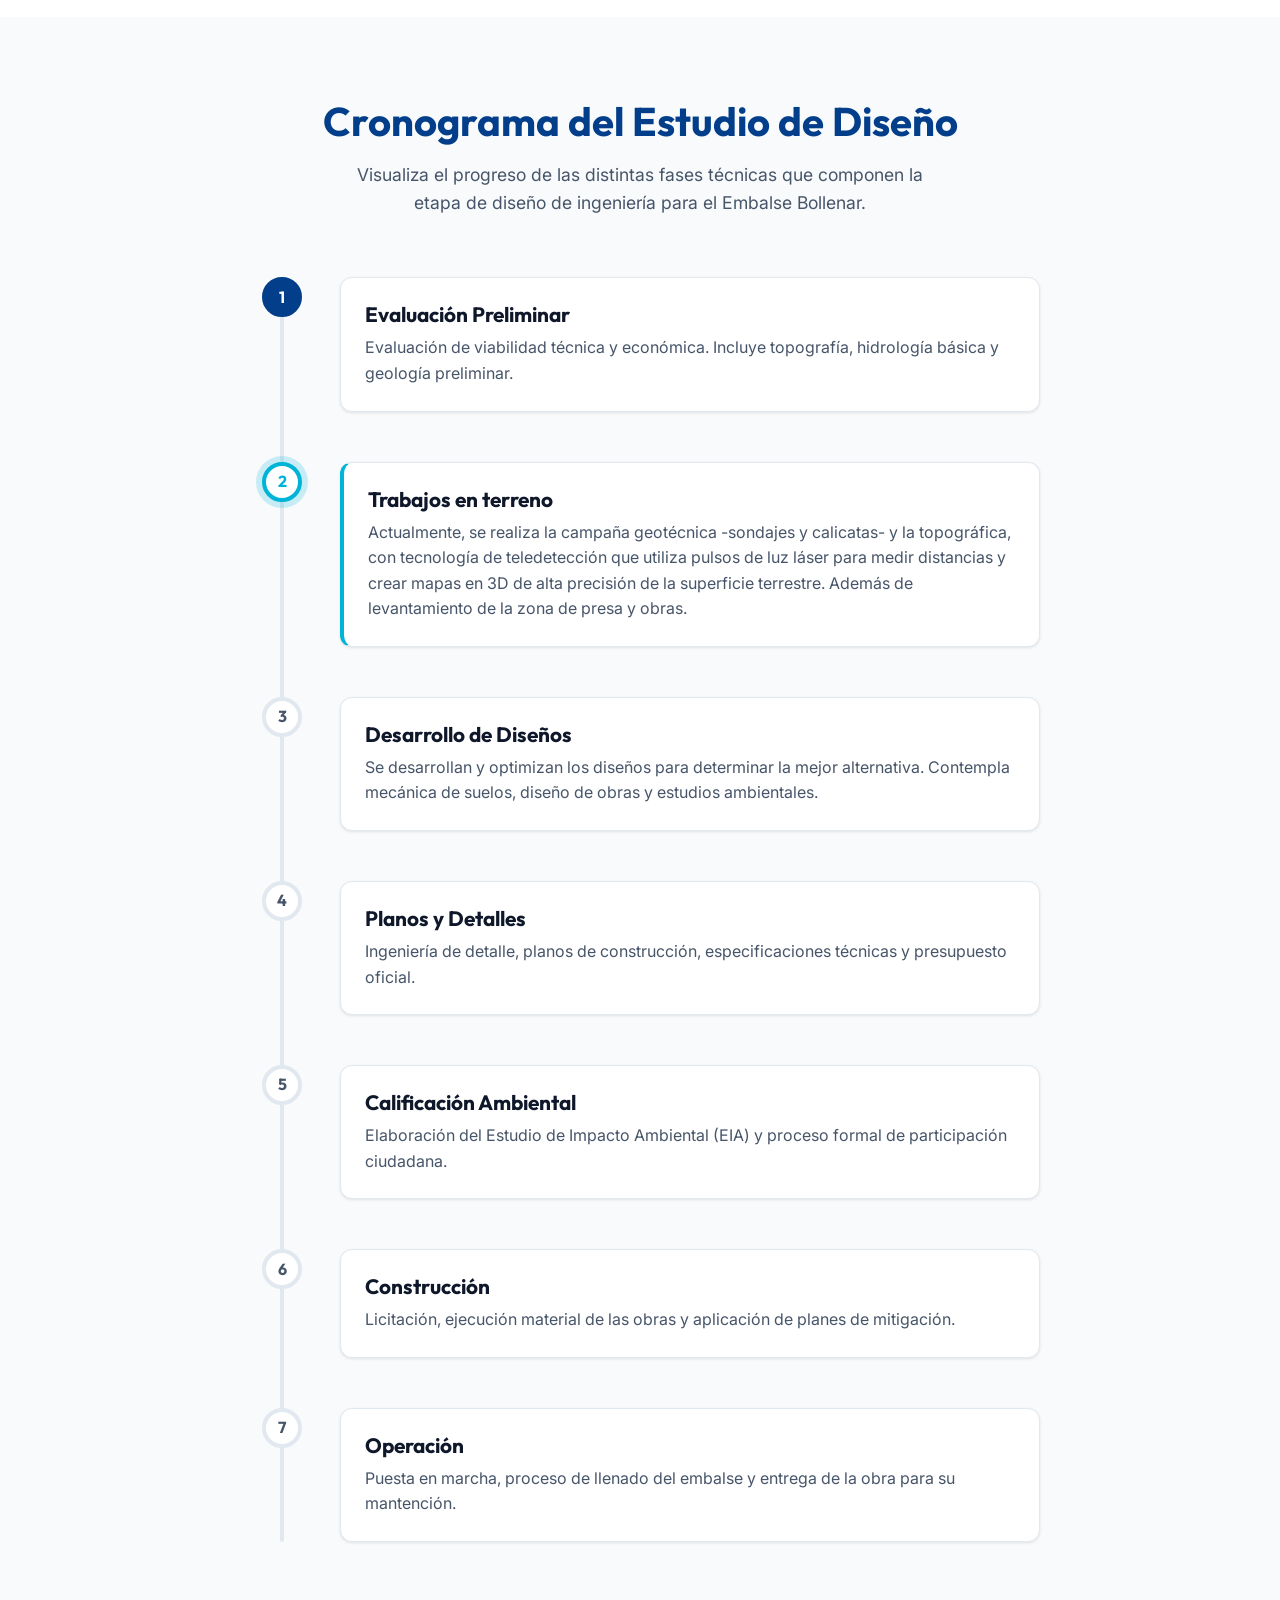
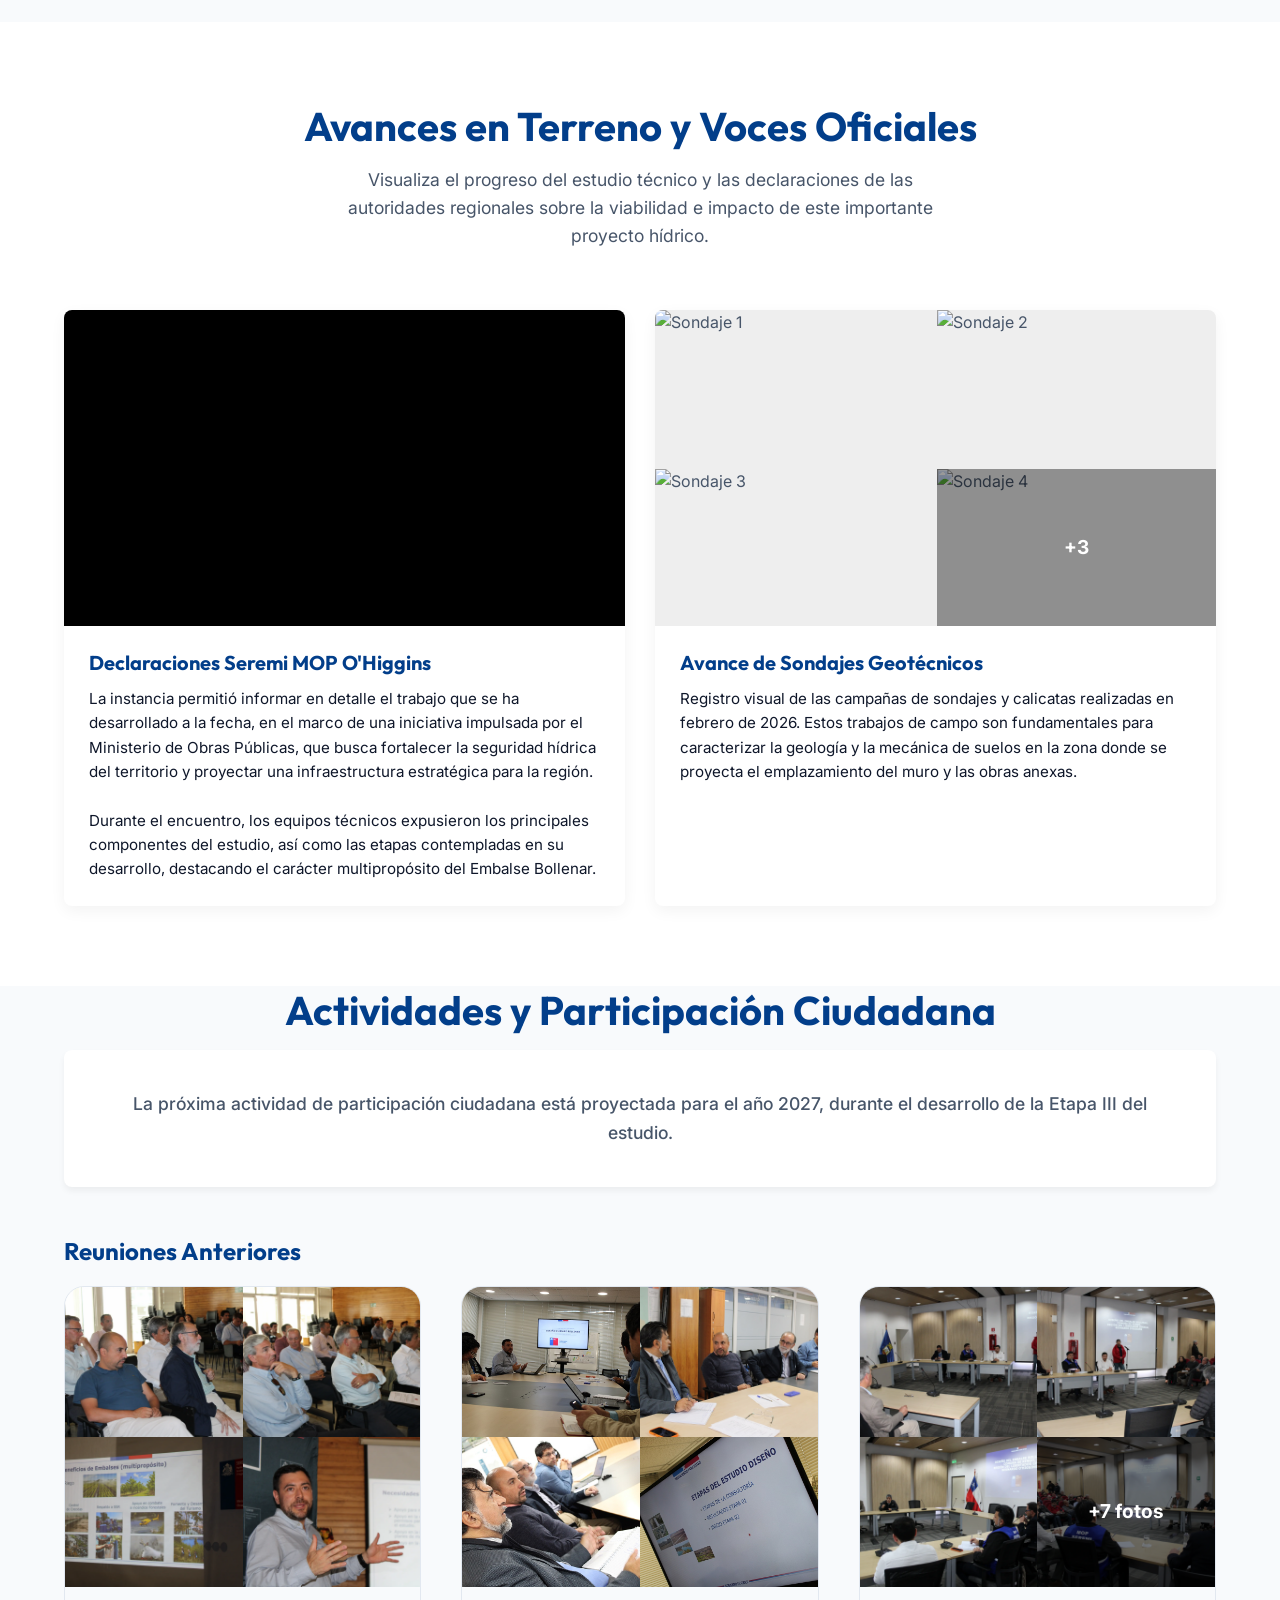
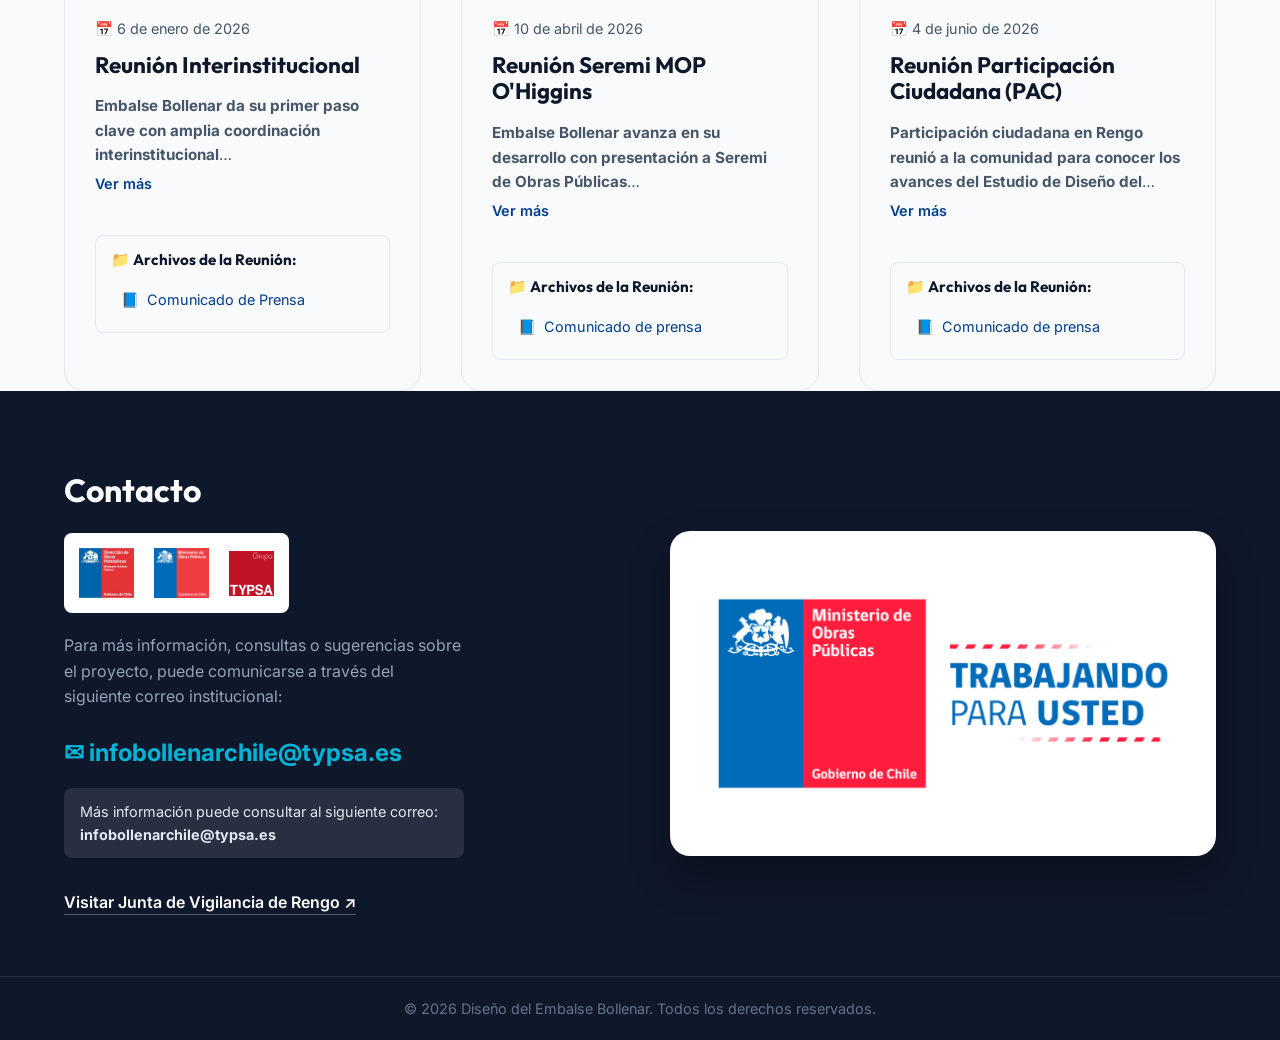
==== commit f64a880d: "cambio altura" ====
--- a/index.html
+++ b/index.html
@@ -84,7 +84,7 @@
                     <h3>Infraestructura</h3>
                     <p style="text-align: left;">El proyecto contempla la construcción de una presa tipo CFRD (Concrete Face Rockfill Dam) o presa de enrocado con pantalla de hormigón, con una altura máxima de 106 metros y un largo de coronamiento de 480 metros.</p>
                     <ul style="text-align: left; font-size: 0.9rem; margin-top: 10px; padding-left: 20px; color: var(--text-dark);">
-                        <li style="margin-bottom: 5px;">Muro principal de tierra, con una altura de 76 metros.</li>
+                        <li style="margin-bottom: 5px;">Muro principal de tierra, con una altura de 106 metros.</li>
                         <li style="margin-bottom: 5px;">Evacuador de crecidas, diseñado para permitir el manejo seguro de eventos hidrológicos extremos.</li>
                         <li style="margin-bottom: 5px;">Obras de desvío, que contemplan un túnel de 525 metros de longitud y 4 metros de diámetro.</li>
                         <li>Otras obras asociadas a la operación y seguridad de la infraestructura hidráulica.</li>
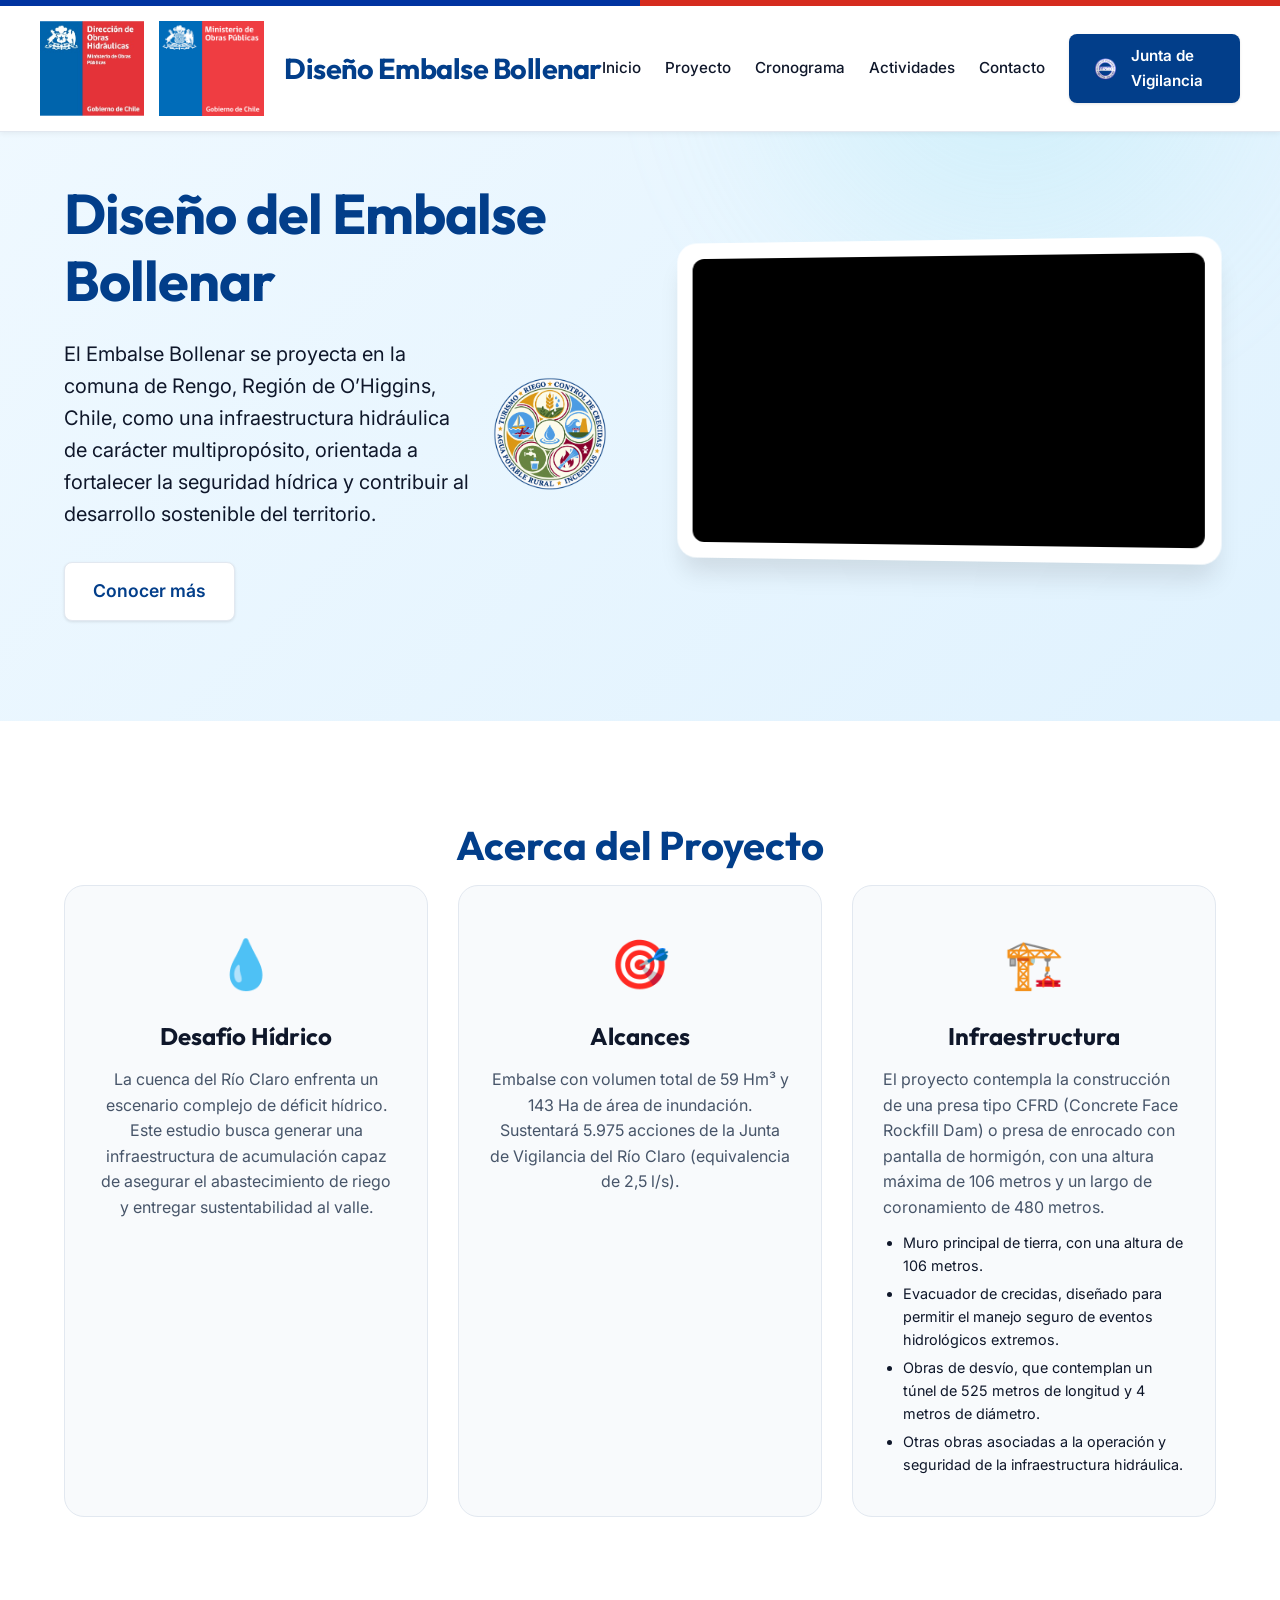
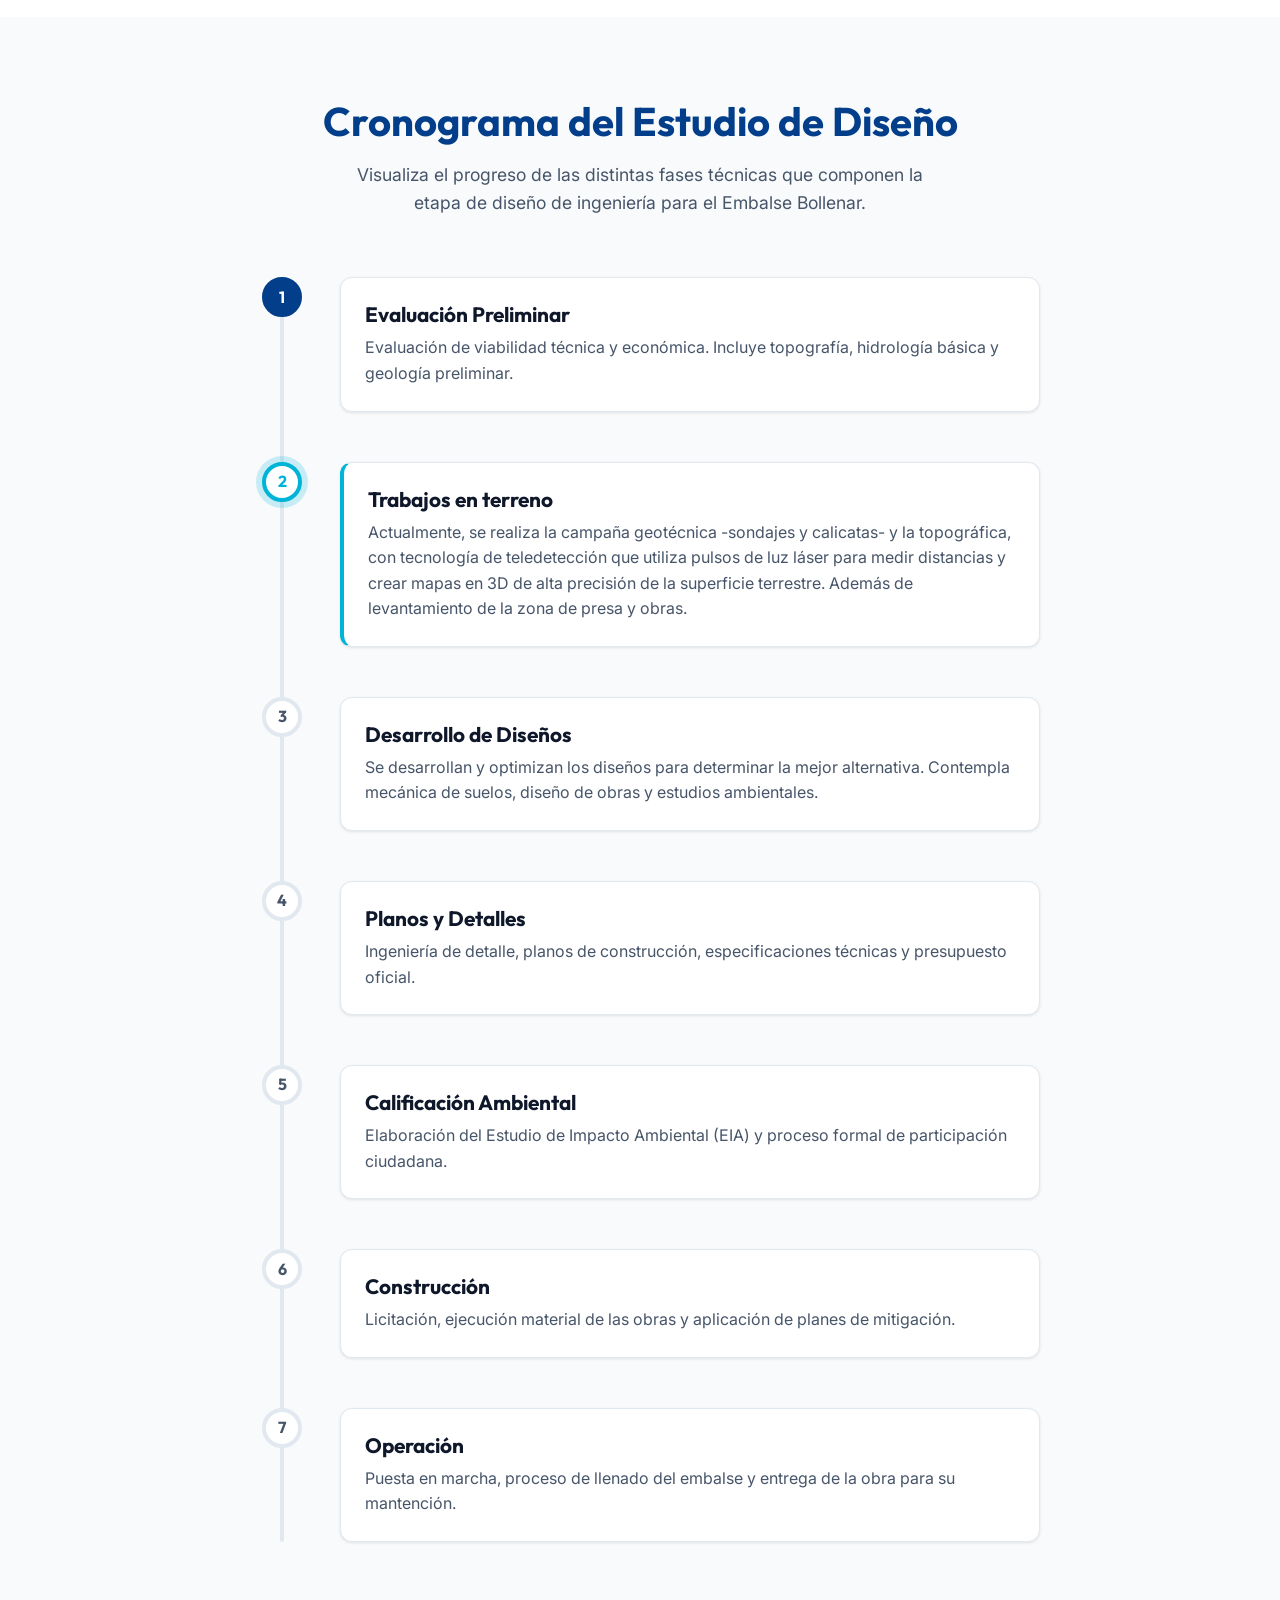
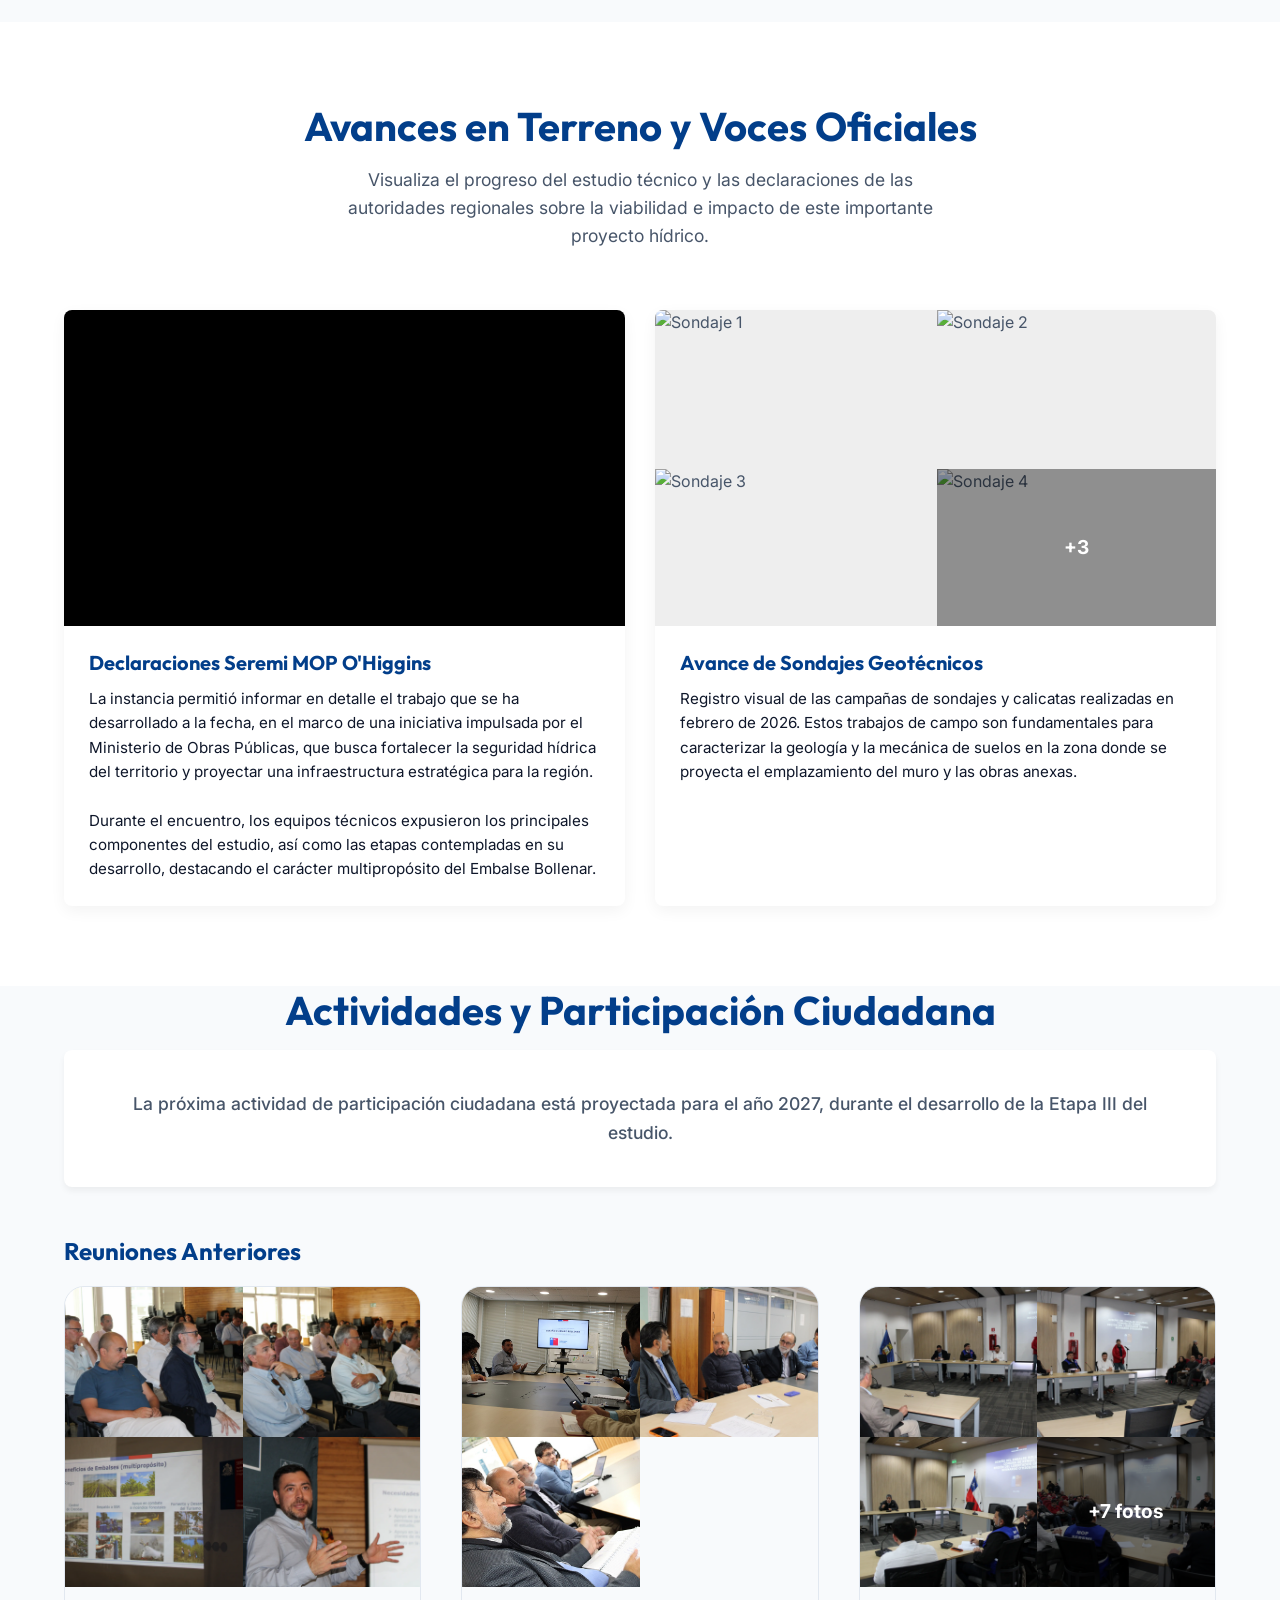
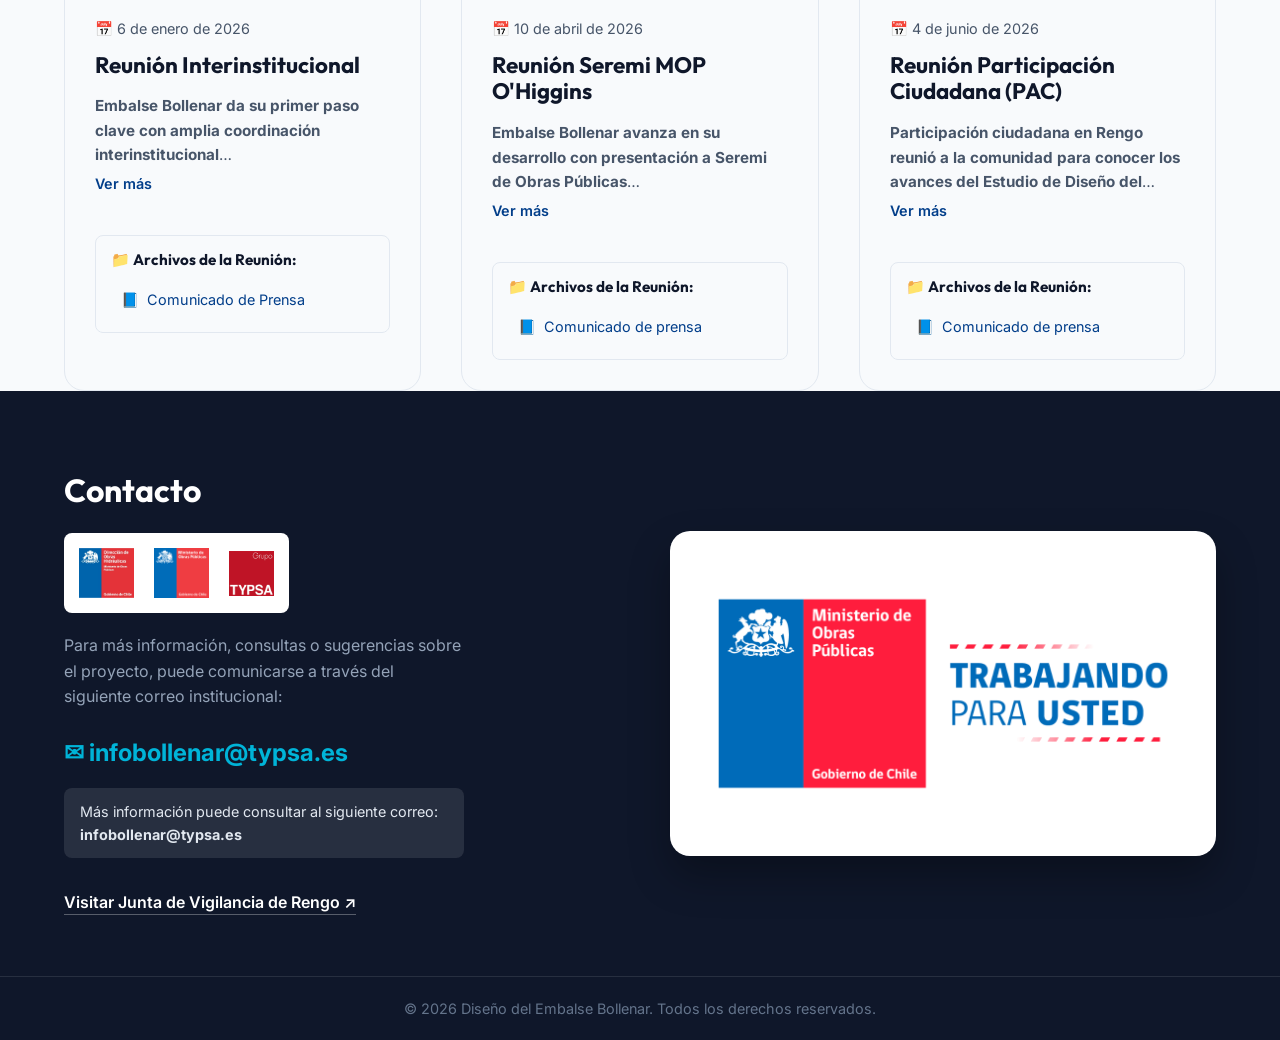
==== commit 04e35fc0: "cambio altura" ====
--- a/index.html
+++ b/index.html
@@ -171,8 +171,8 @@
                     <img src="images/Logos/new_logo_3.jpg" alt="Typsa" style="height: 45px; width: auto;">
                 </div>
                 <p>Para más información, consultas o sugerencias sobre el proyecto, puede comunicarse a través del siguiente correo institucional:</p>
-                <a href="mailto:infobollenarchile@typsa.es" class="email-link">✉ infobollenarchile@typsa.es</a>
-                <p class="footer-note">Más información puede consultar al siguiente correo: <strong>infobollenarchile@typsa.es</strong></p>
+                <a href="mailto:infobollenar@typsa.es" class="email-link">✉ infobollenar@typsa.es</a>
+                <p class="footer-note">Más información puede consultar al siguiente correo: <strong>infobollenar@typsa.es</strong></p>
                 <div class="footer-links">
                     <a href="https://jvrengo.cl/" target="_blank" class="external-link">Visitar Junta de Vigilancia de Rengo ↗</a>
                 </div>
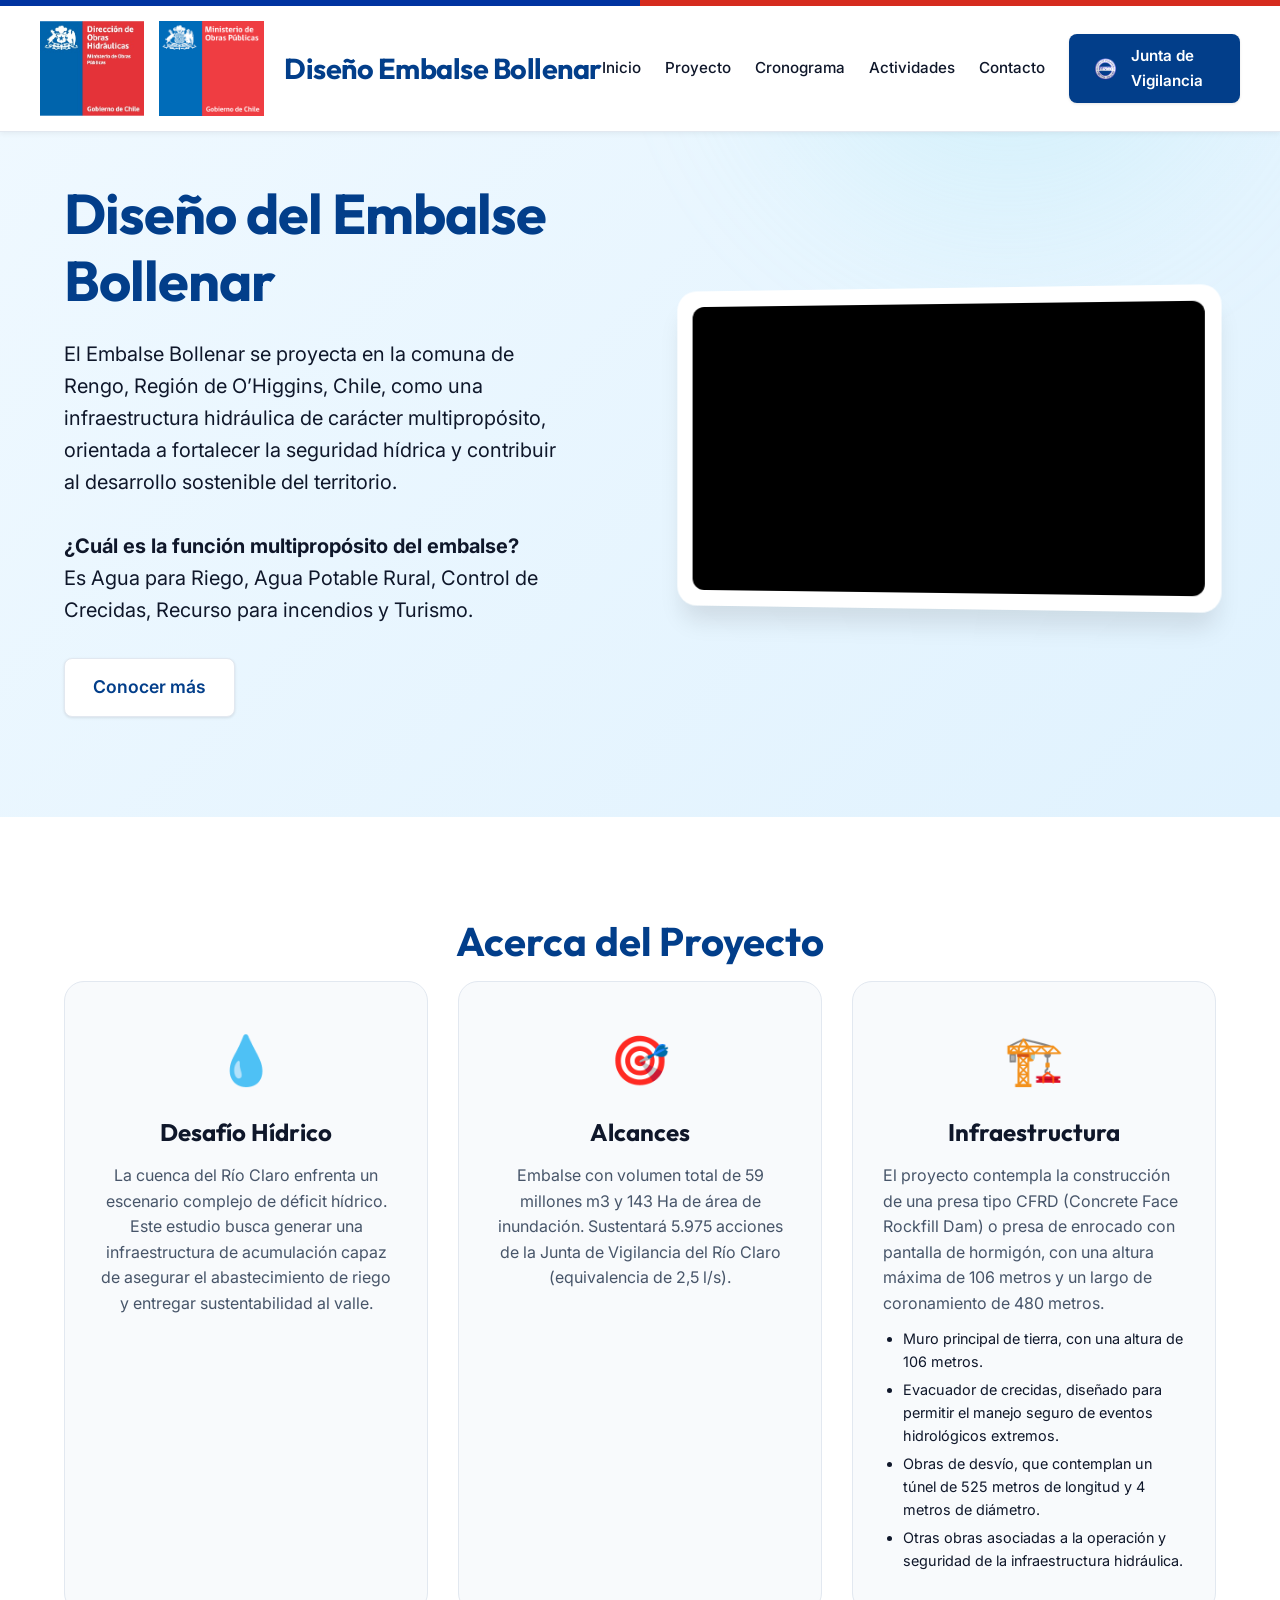
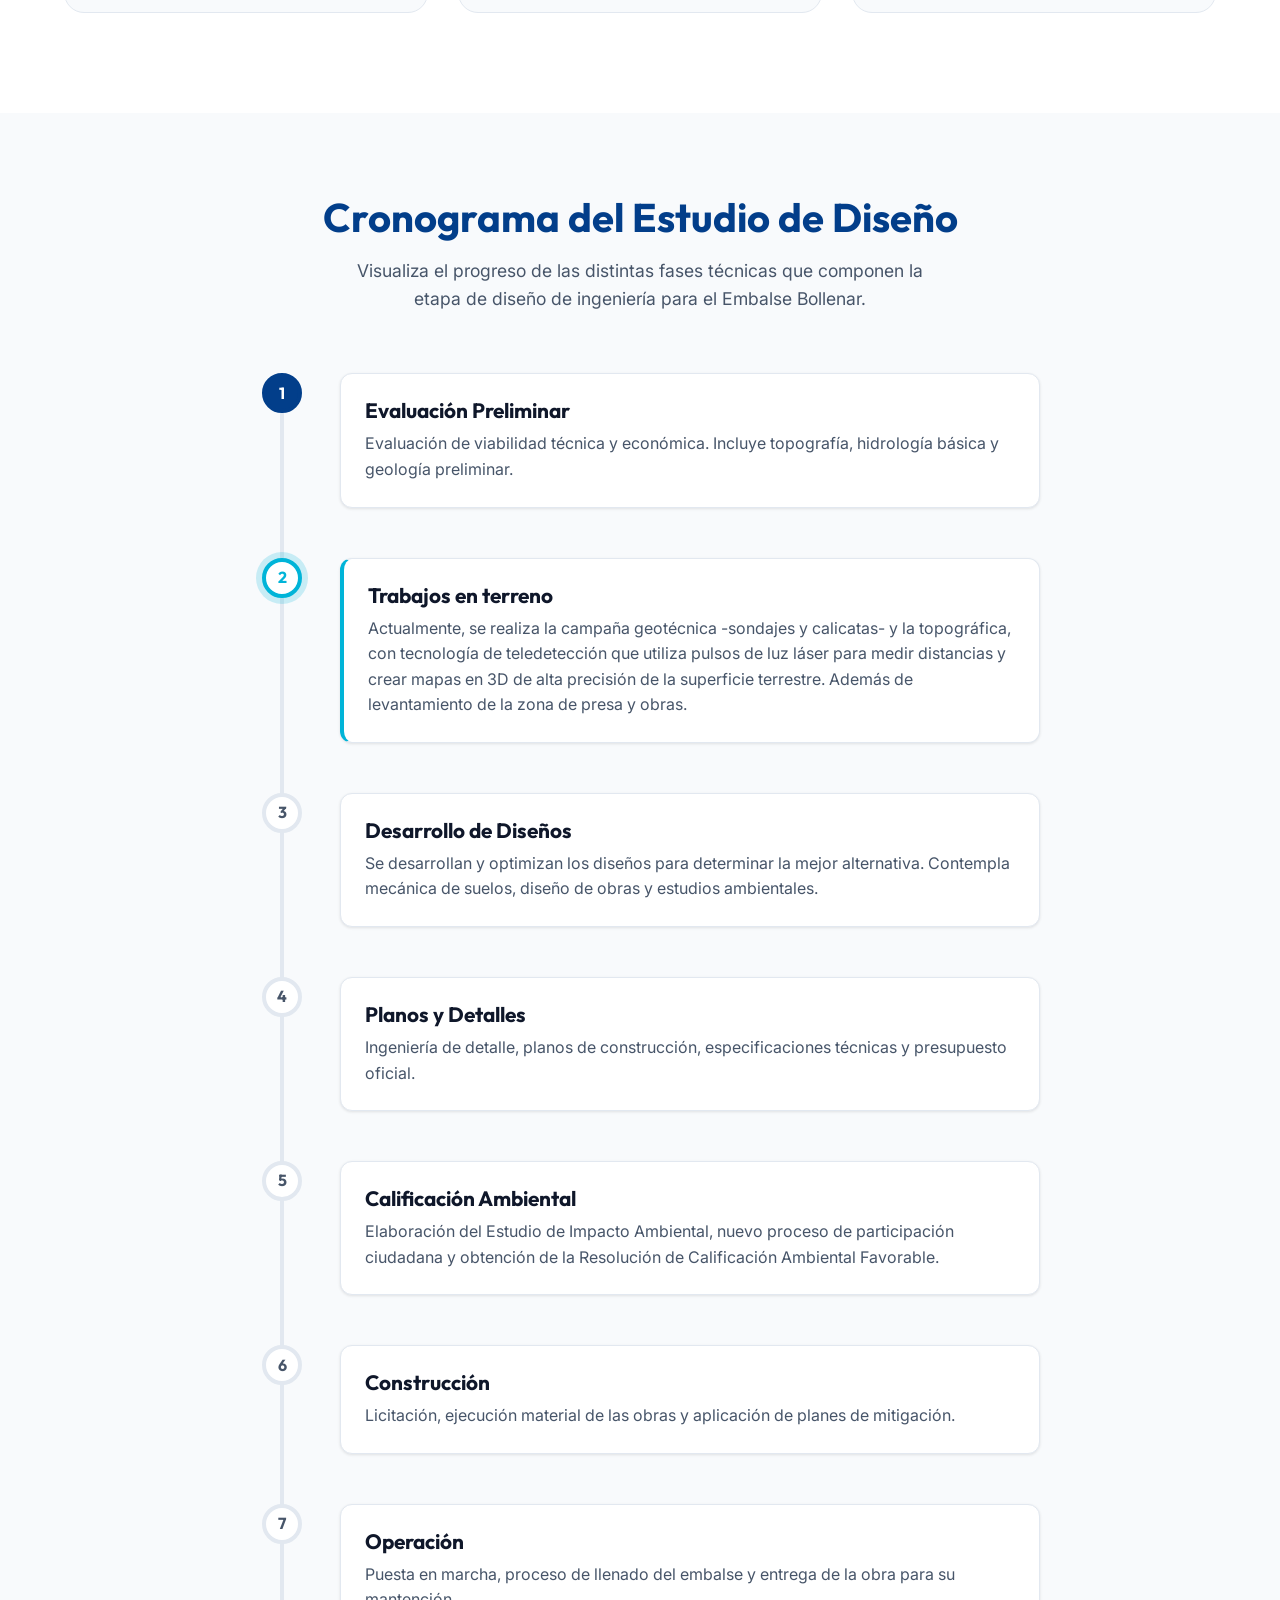
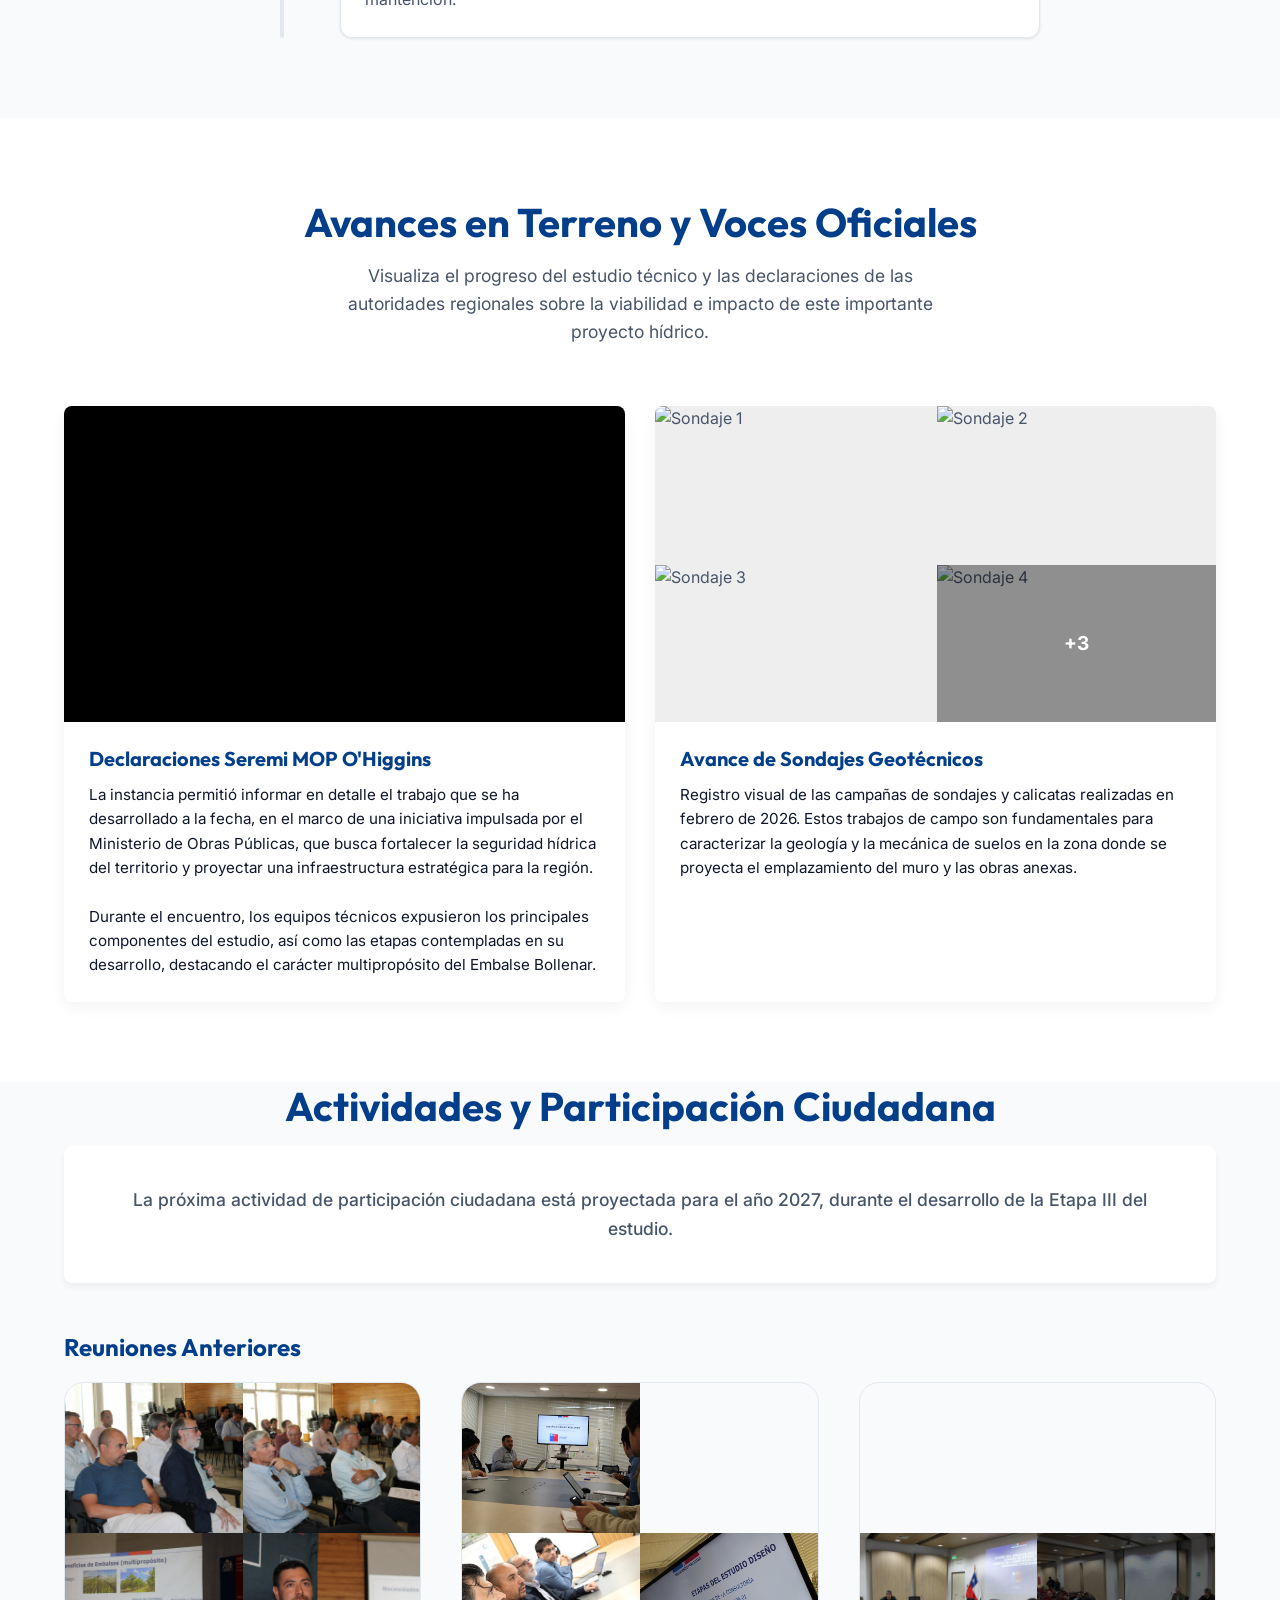
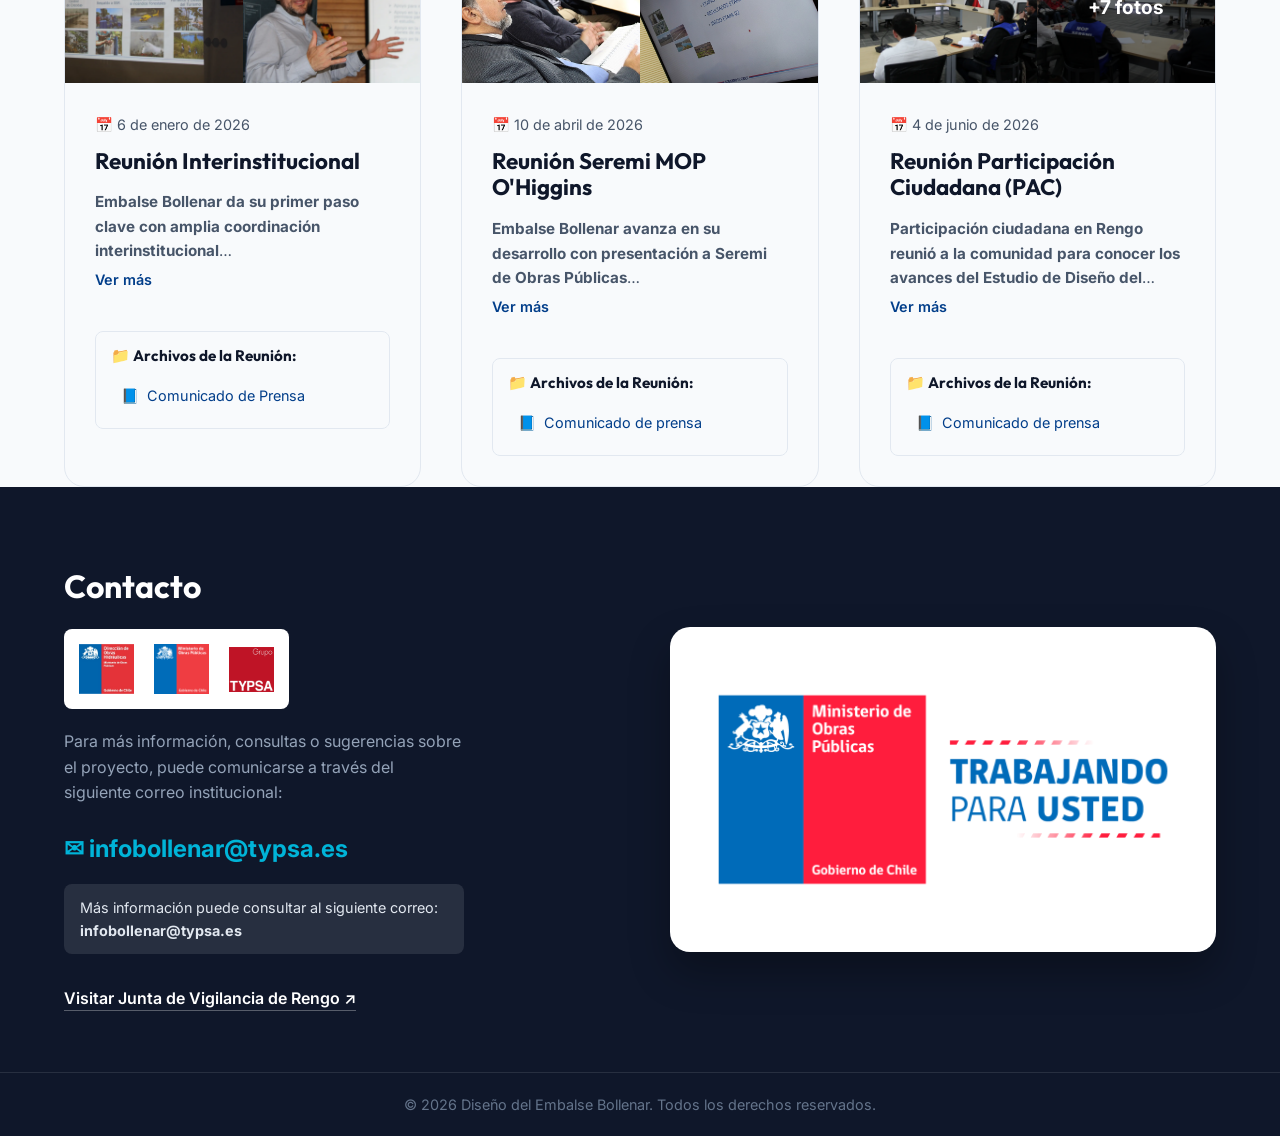
==== commit 3fa0d3bf: "fix: texto hero, millones m3 y etapa 5 cronograma" ====
--- a/index.html
+++ b/index.html
@@ -50,10 +50,9 @@
         <div class="container hero-container animate-up">
             <div class="hero-text">
                 <h1>Diseño del Embalse Bollenar</h1>
-                <div style="display: flex; align-items: center; gap: 20px; margin-bottom: 32px; max-width: 600px;">
-                    <p style="margin-bottom: 0; flex: 1;">El Embalse Bollenar se proyecta en la comuna de Rengo, Región de O’Higgins, Chile, como una infraestructura hidráulica de carácter multipropósito, orientada a fortalecer la seguridad hídrica y contribuir al desarrollo sostenible del territorio.</p>
-                    <img src="images/Multipropósito.png" alt="Carácter Multipropósito" style="width: 120px; height: auto; object-fit: contain;">
-                </div>
+                <p>El Embalse Bollenar se proyecta en la comuna de Rengo, Región de O’Higgins, Chile, como una infraestructura hidráulica de carácter multipropósito, orientada a fortalecer la seguridad hídrica y contribuir al desarrollo sostenible del territorio.</p>
+                <p><strong>¿Cuál es la función multipropósito del embalse?</strong><br>
+                Es Agua para Riego, Agua Potable Rural, Control de Crecidas, Recurso para incendios y Turismo.</p>
                 <a href="#proyecto" class="btn-secondary">Conocer más</a>
             </div>
             <div class="hero-video-wrapper">
@@ -77,7 +76,7 @@
                 <div class="card">
                     <div class="card-icon">🎯</div>
                     <h3>Alcances</h3>
-                    <p>Embalse con volumen total de 59 Hm³ y 143 Ha de área de inundación. Sustentará 5.975 acciones de la Junta de Vigilancia del Río Claro (equivalencia de 2,5 l/s).</p>
+                    <p>Embalse con volumen total de 59 millones m3 y 143 Ha de área de inundación. Sustentará 5.975 acciones de la Junta de Vigilancia del Río Claro (equivalencia de 2,5 l/s).</p>
                 </div>
                 <div class="card">
                     <div class="card-icon">🏗️</div>
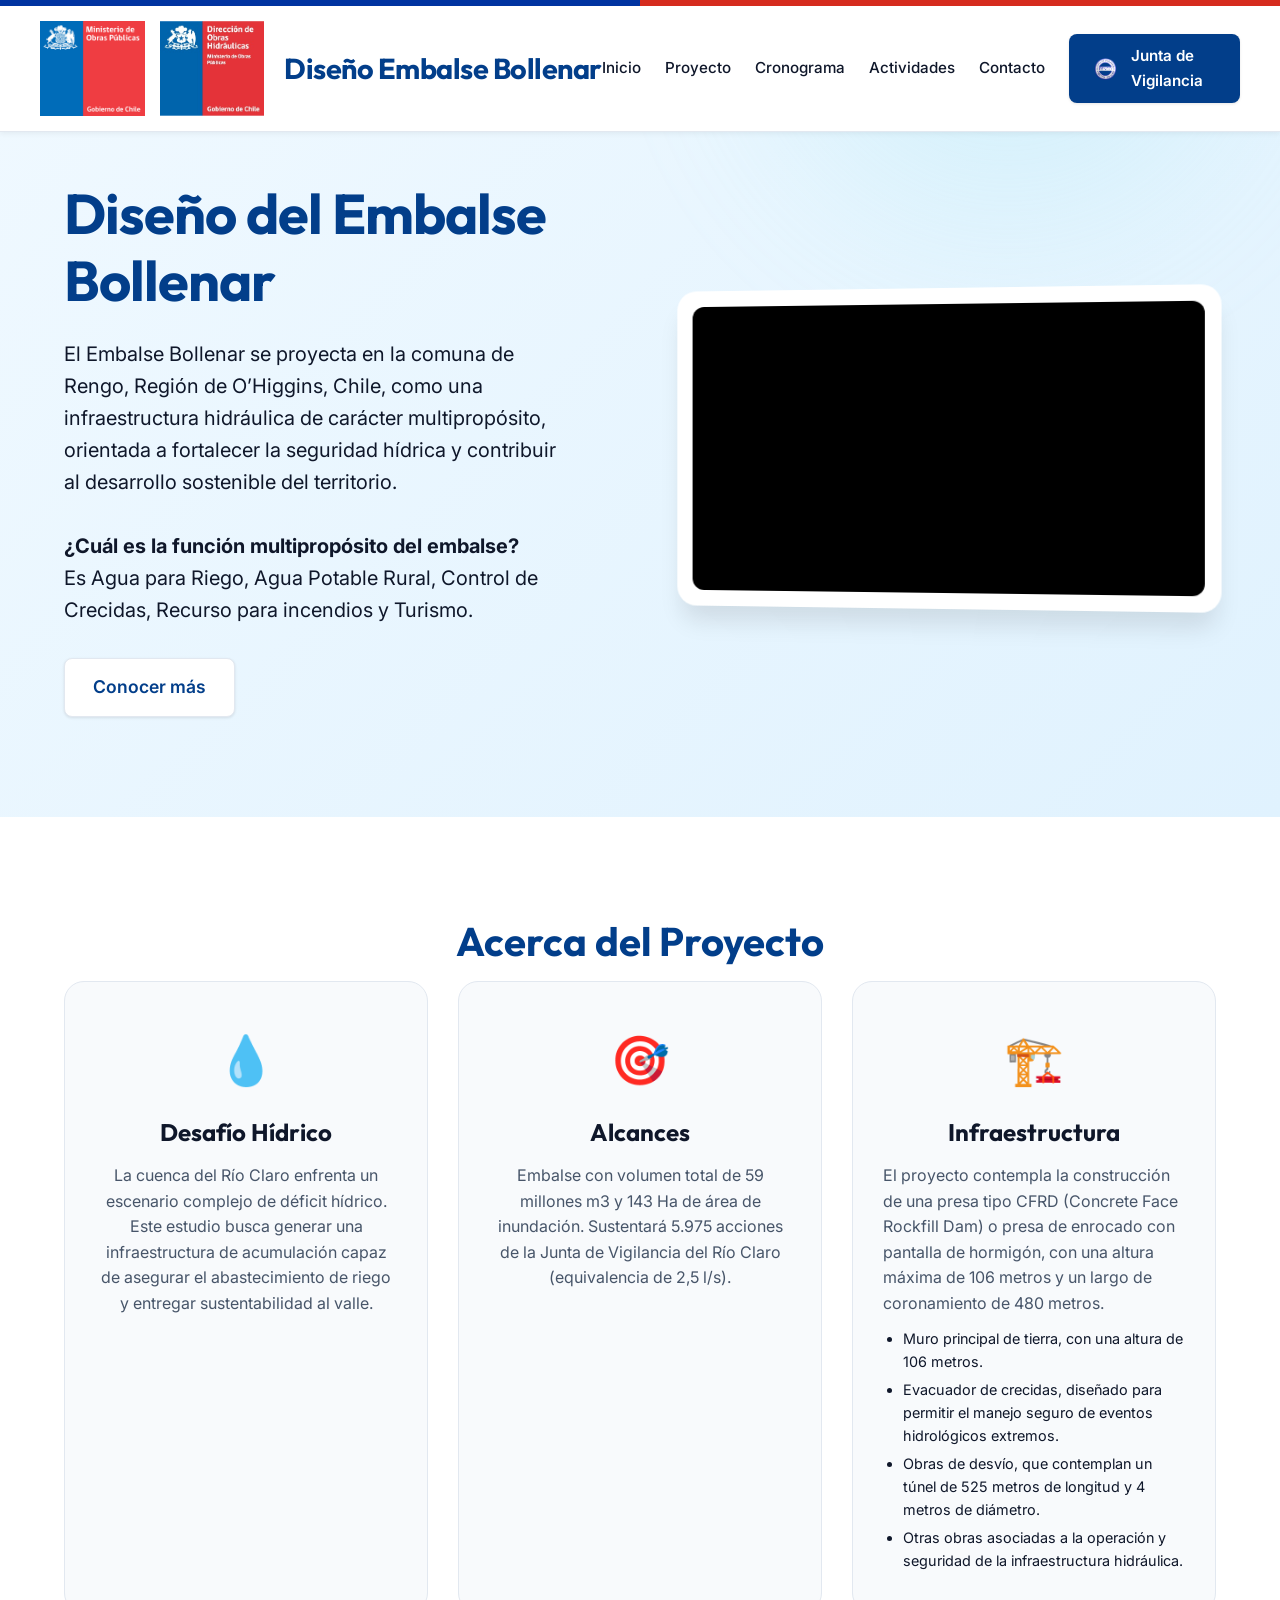
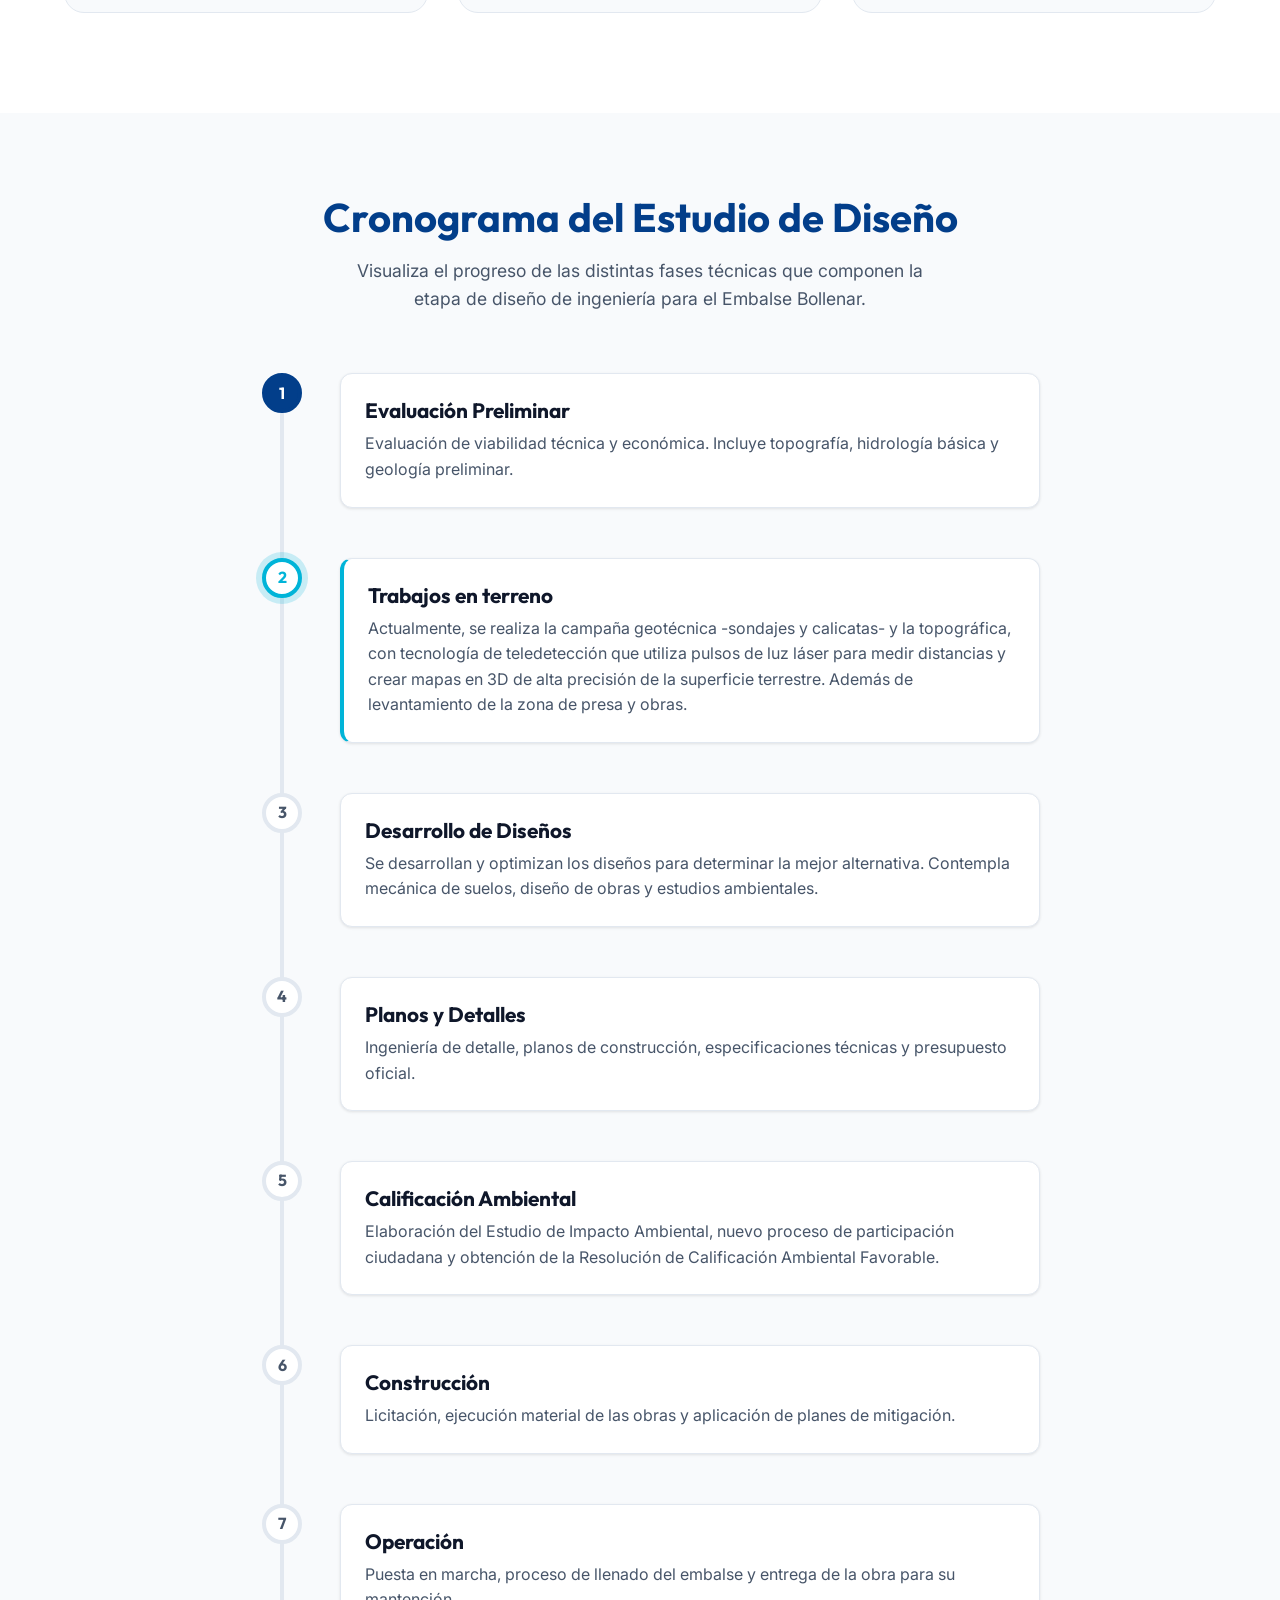
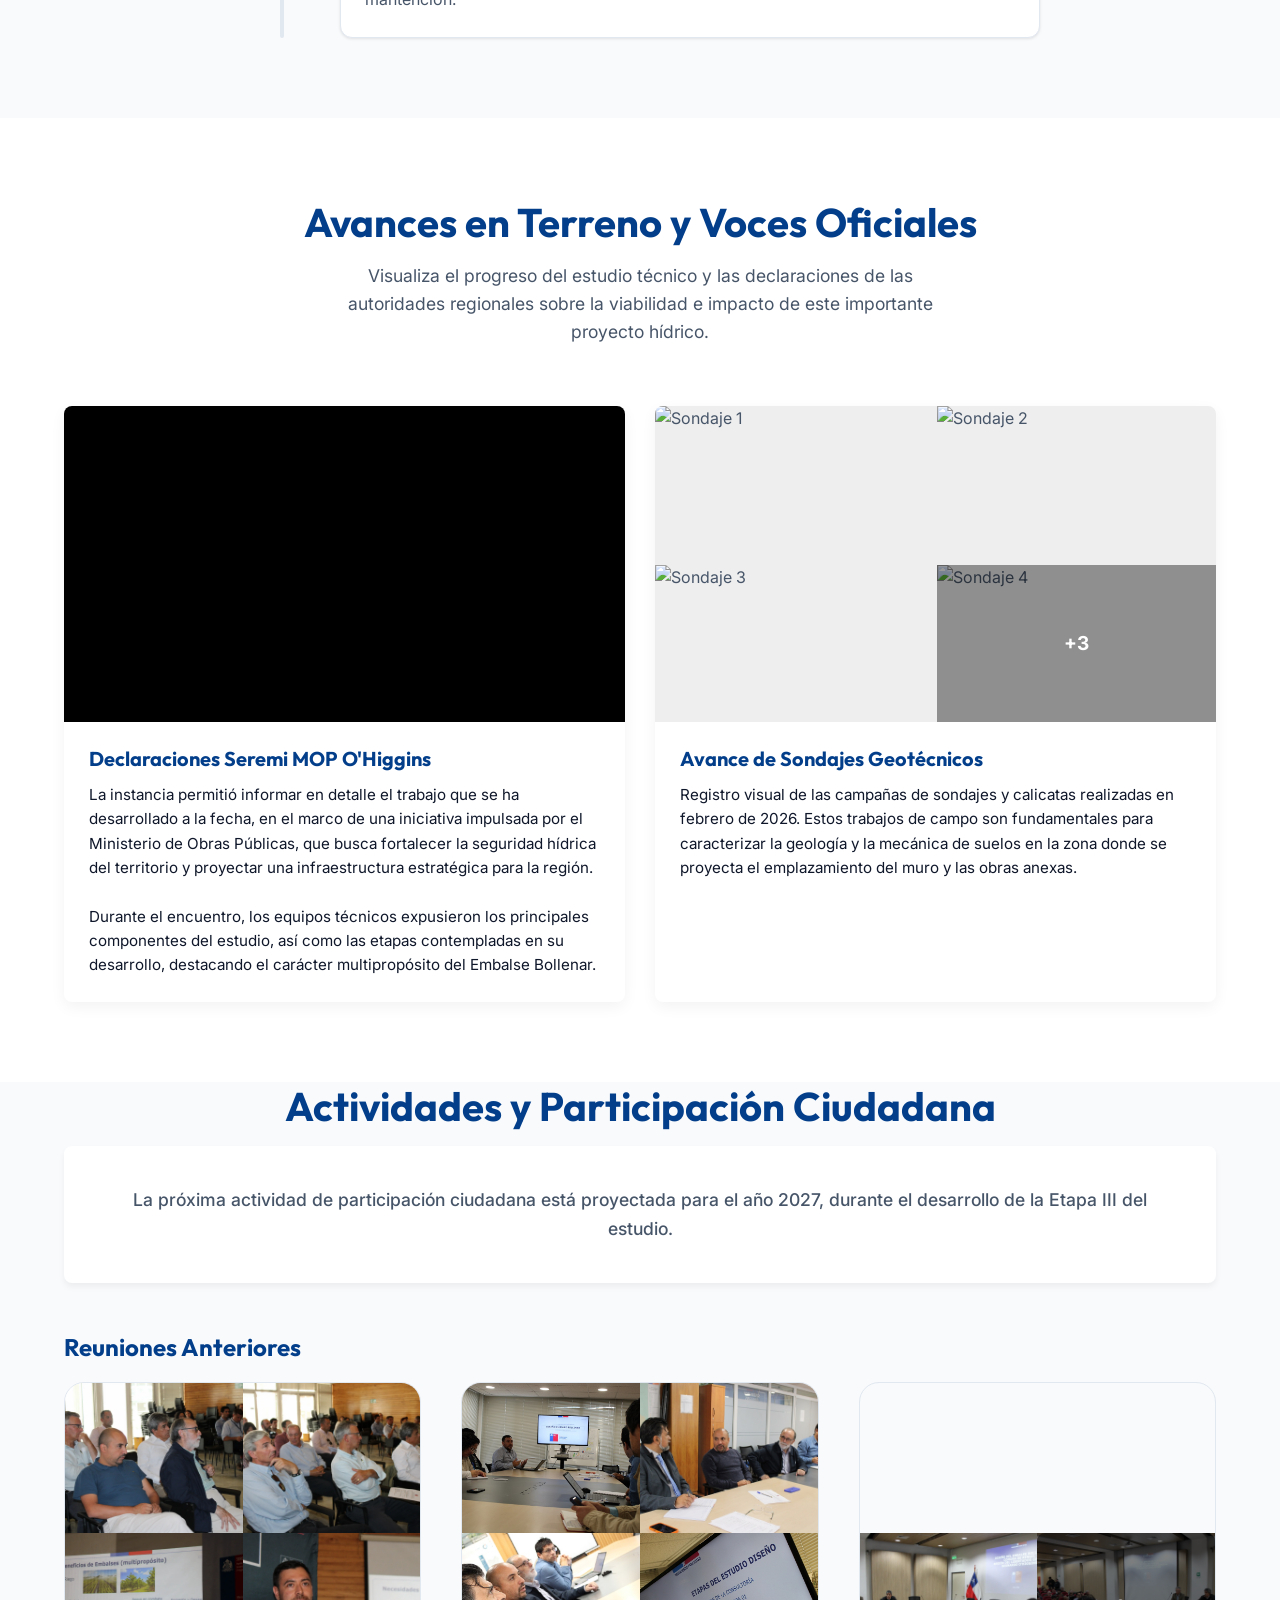
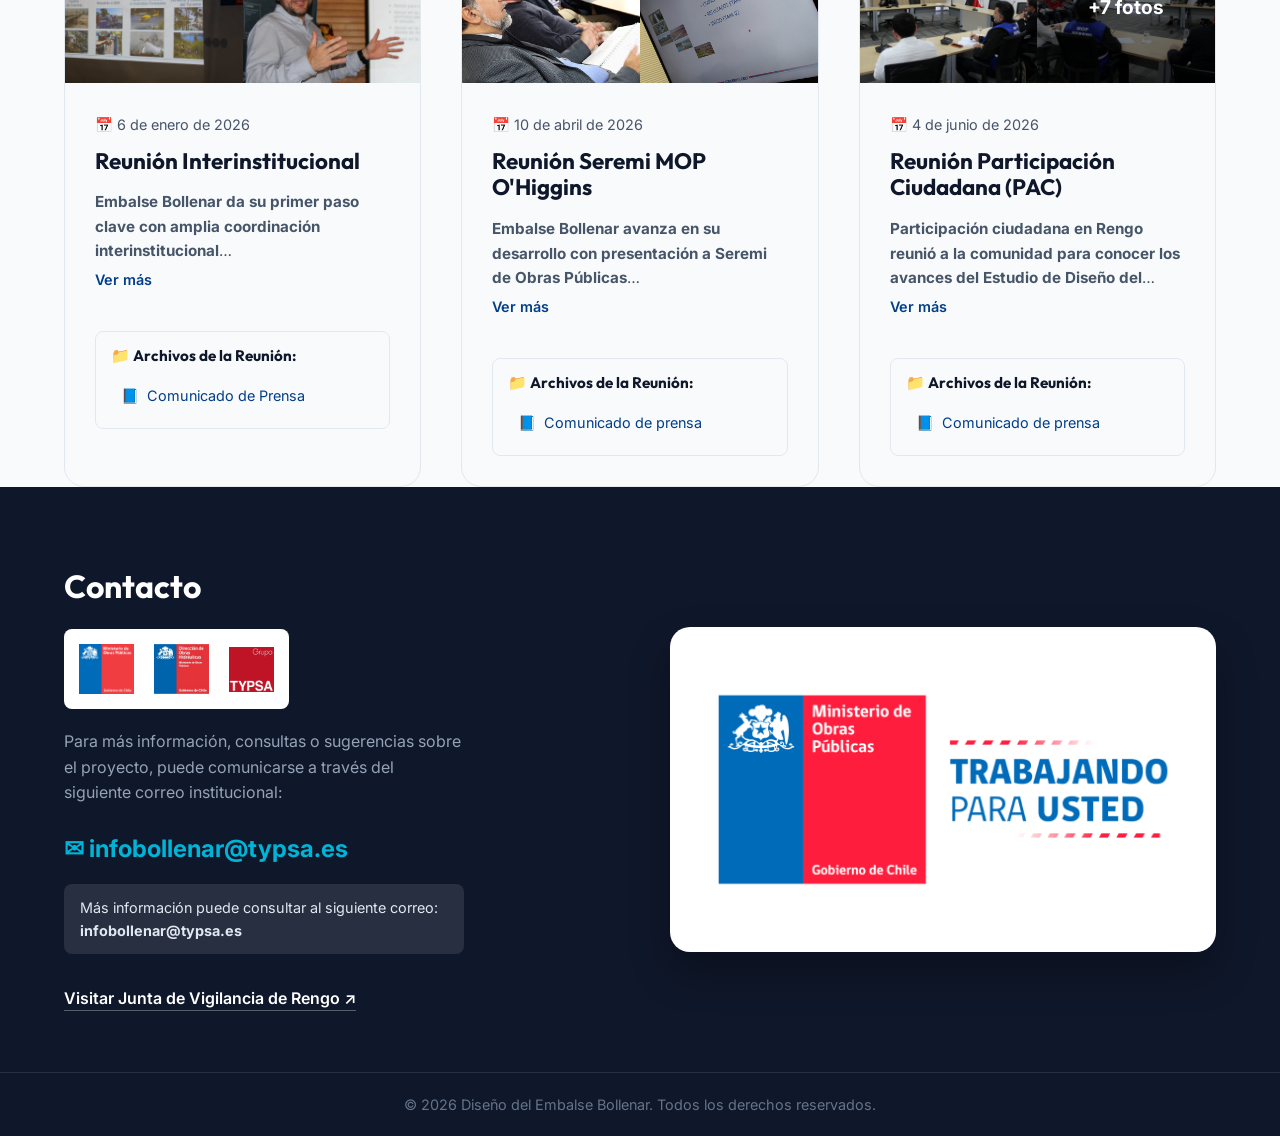
==== commit ad5b4e23: "style: invertir orden de logos MOP y DOH en header y footer" ====
--- a/index.html
+++ b/index.html
@@ -22,8 +22,8 @@
         <div class="nav-content">
             <div class="nav-brand" style="display: flex; align-items: center; gap: 20px; flex-shrink: 0;">
                 <div class="institutional-logos" style="display: flex; gap: 15px; align-items: center; margin-top: 6px;">
+                    <img src="images/Logos/new_logo_2.png" alt="MOP" style="height: 95px; width: auto;">
                     <img src="images/Logos/new_logo_1.jpg" alt="DOH" style="height: 95px; width: auto;">
-                    <img src="images/Logos/new_logo_2.png" alt="MOP" style="height: 95px; width: auto;">
                 </div>
                 <div class="logo" style="margin-top: 6px; white-space: nowrap;">Diseño Embalse Bollenar</div>
             </div>
@@ -165,8 +165,8 @@
             <div class="footer-info">
                 <h2>Contacto</h2>
                 <div class="institutional-logos" style="display: flex; gap: 20px; align-items: center; margin-bottom: 20px; background: white; padding: 15px; border-radius: 8px; width: fit-content;">
+                    <img src="images/Logos/new_logo_2.png" alt="MOP" style="height: 50px; width: auto;">
                     <img src="images/Logos/new_logo_1.jpg" alt="DOH" style="height: 50px; width: auto;">
-                    <img src="images/Logos/new_logo_2.png" alt="MOP" style="height: 50px; width: auto;">
                     <img src="images/Logos/new_logo_3.jpg" alt="Typsa" style="height: 45px; width: auto;">
                 </div>
                 <p>Para más información, consultas o sugerencias sobre el proyecto, puede comunicarse a través del siguiente correo institucional:</p>
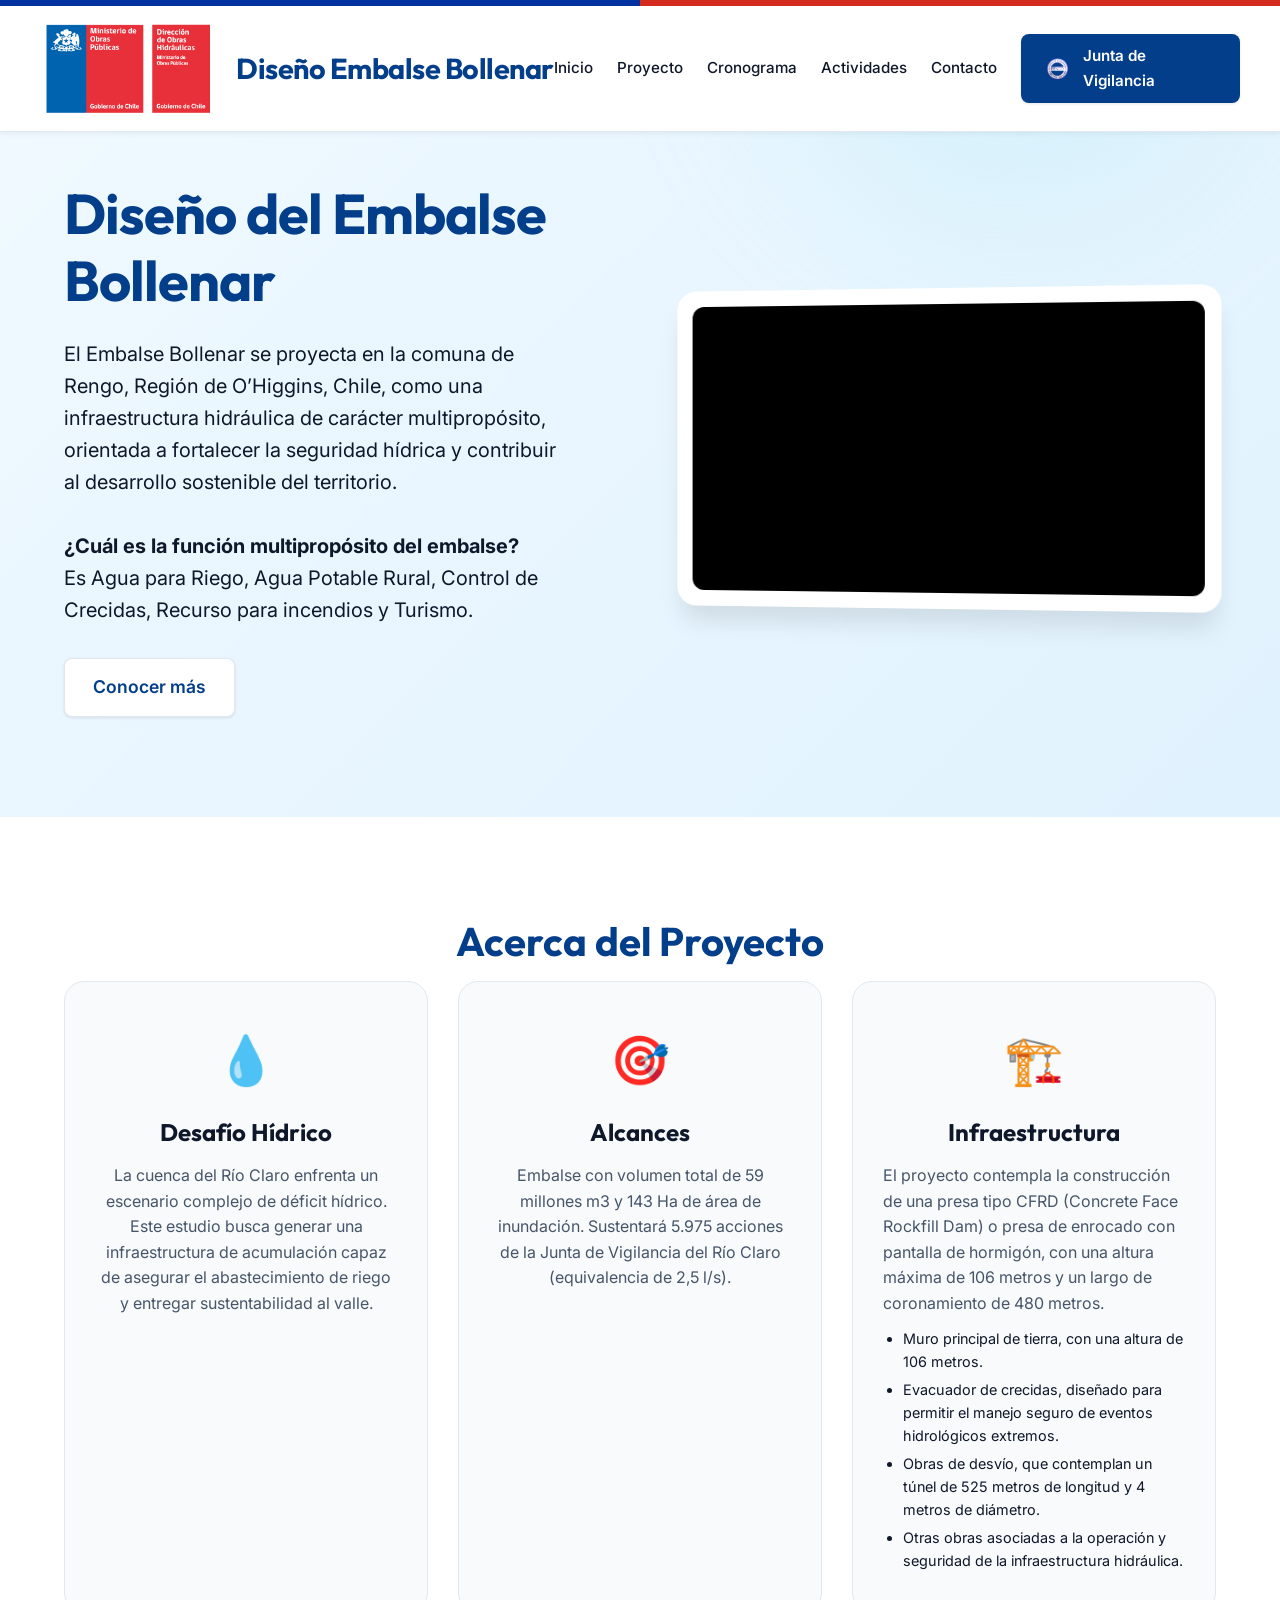
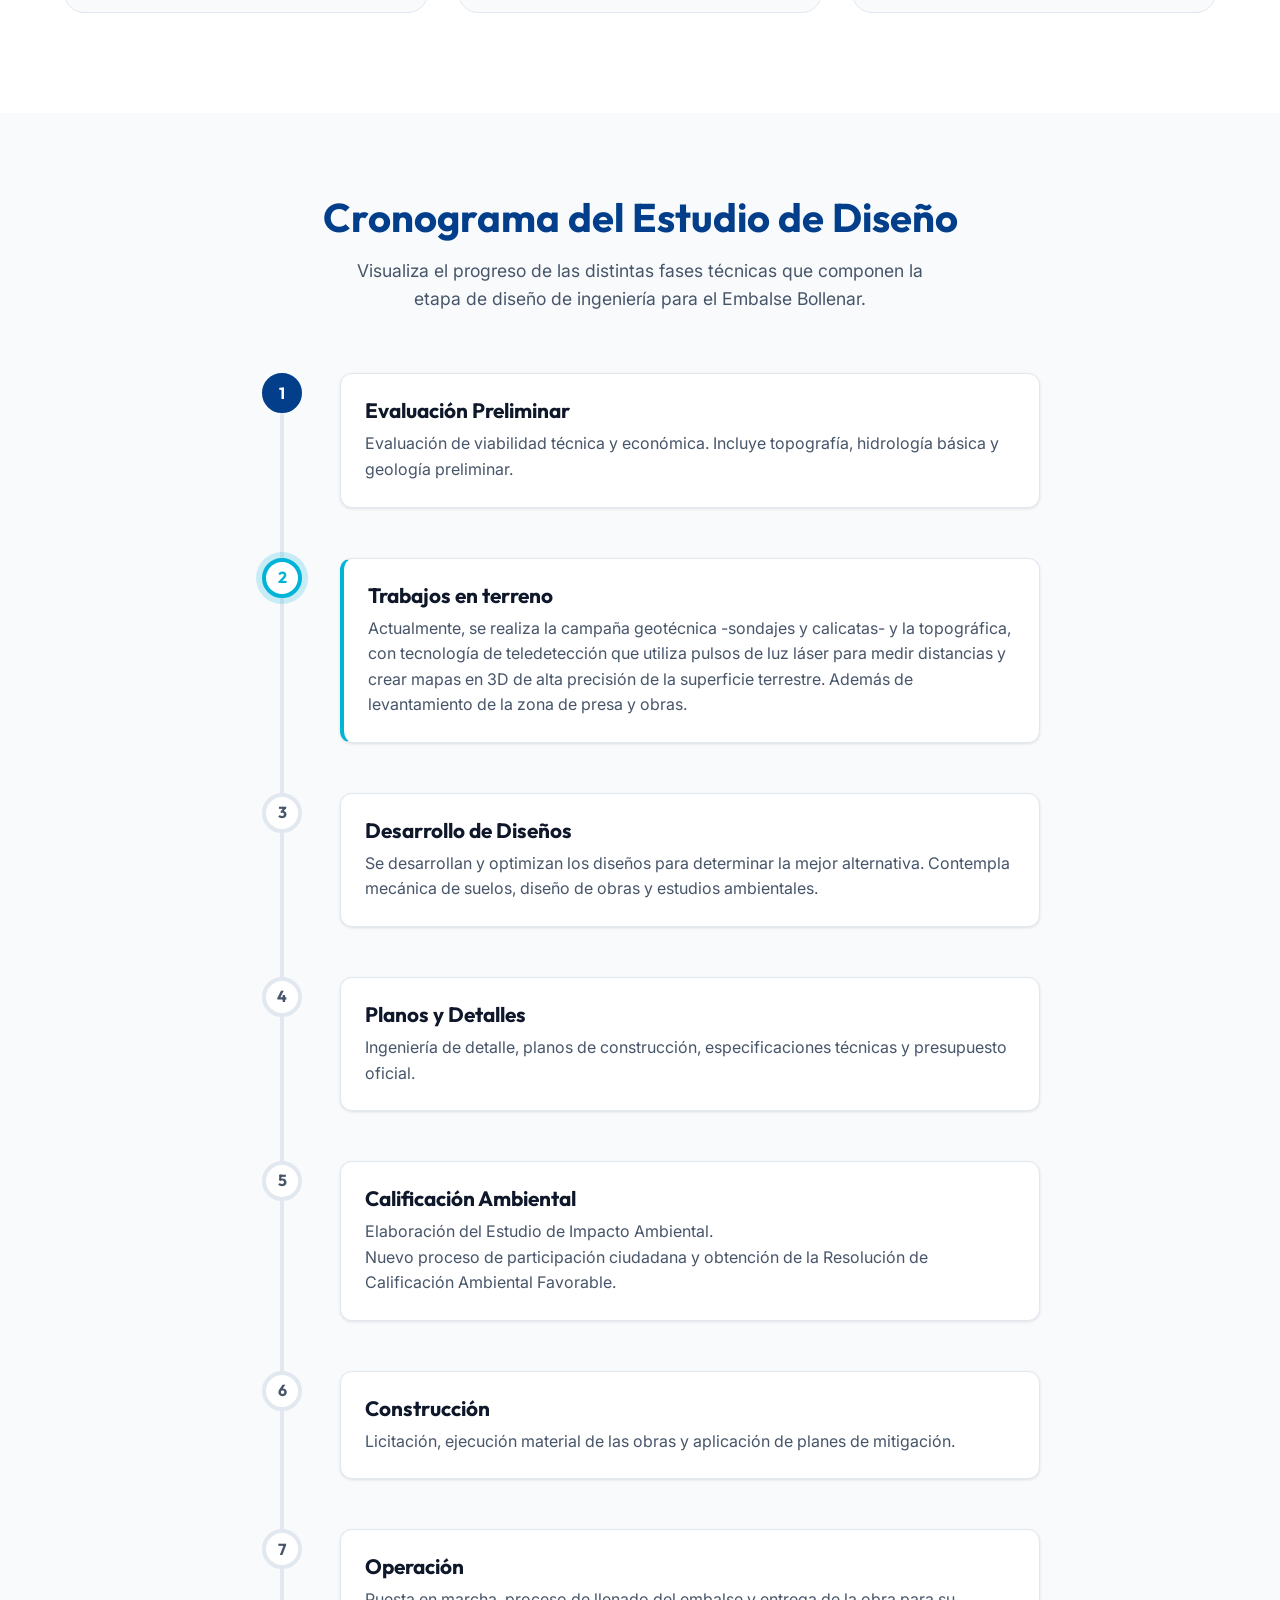
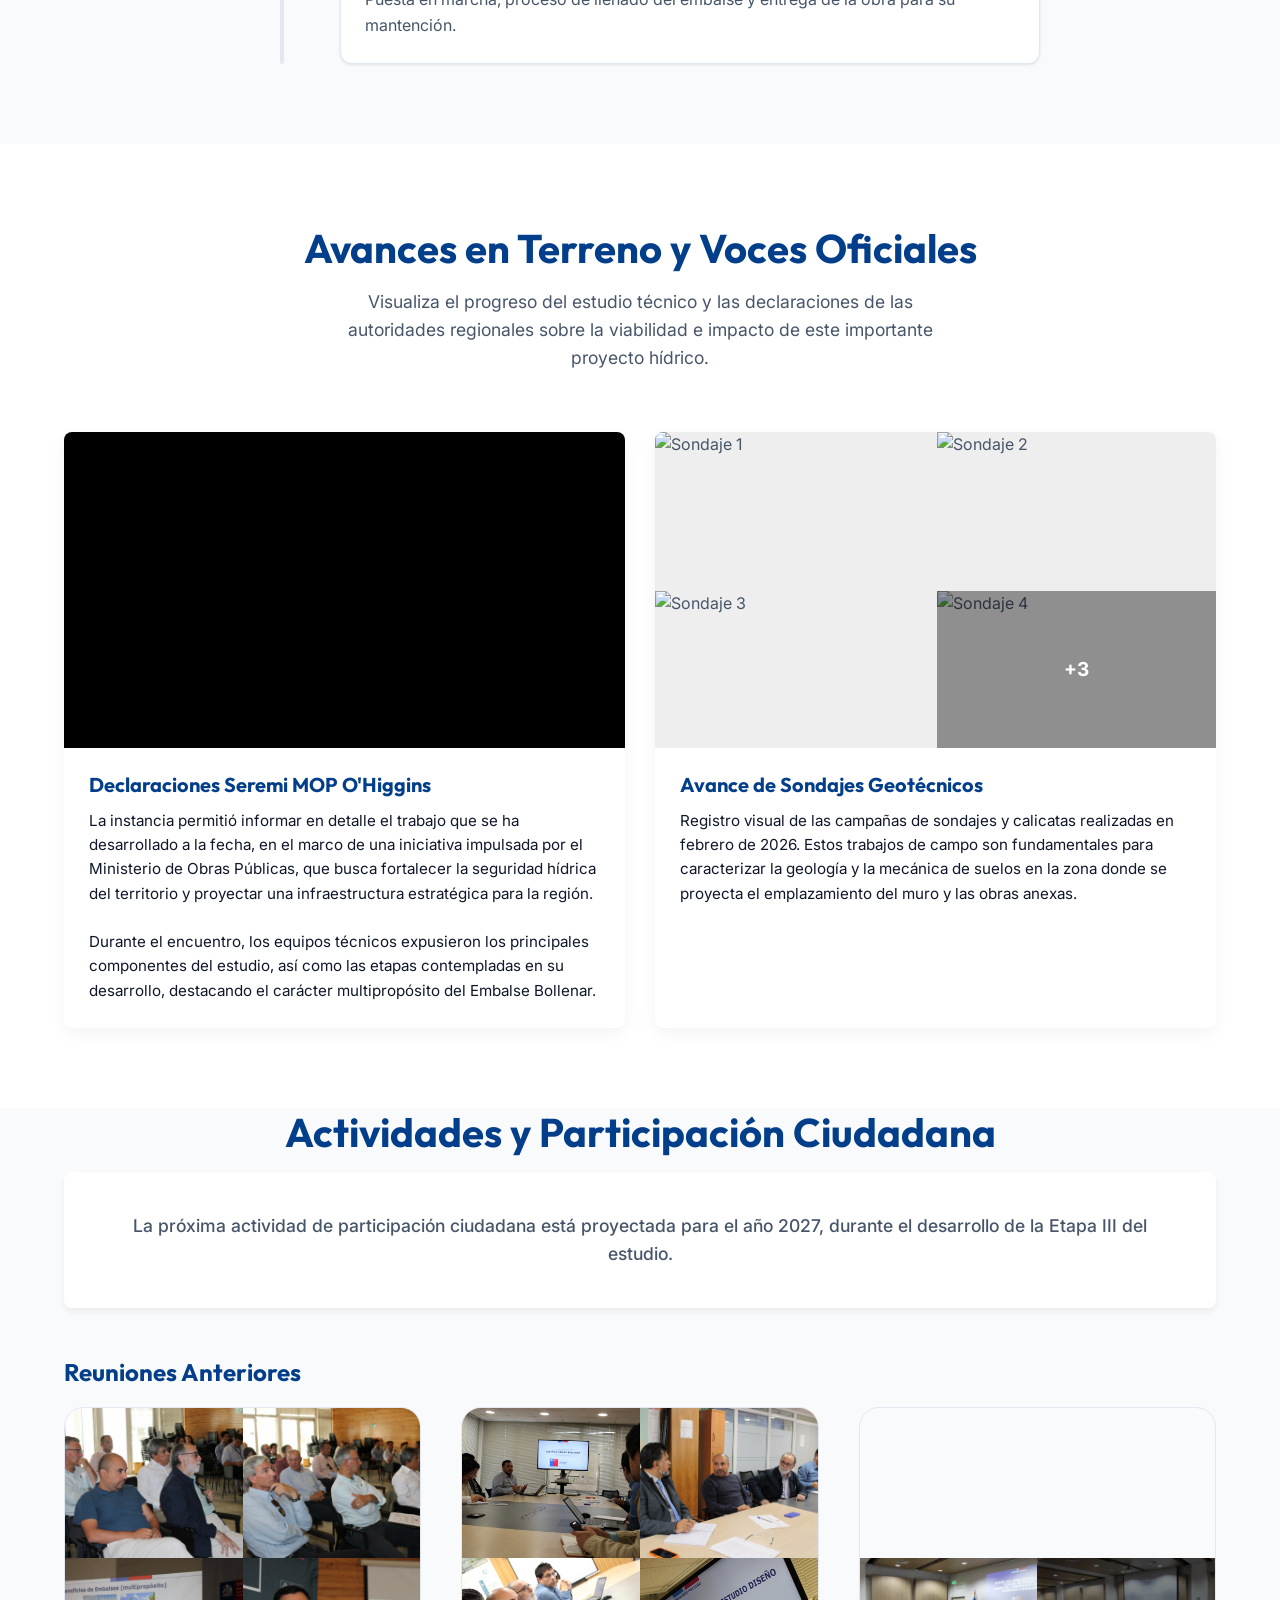
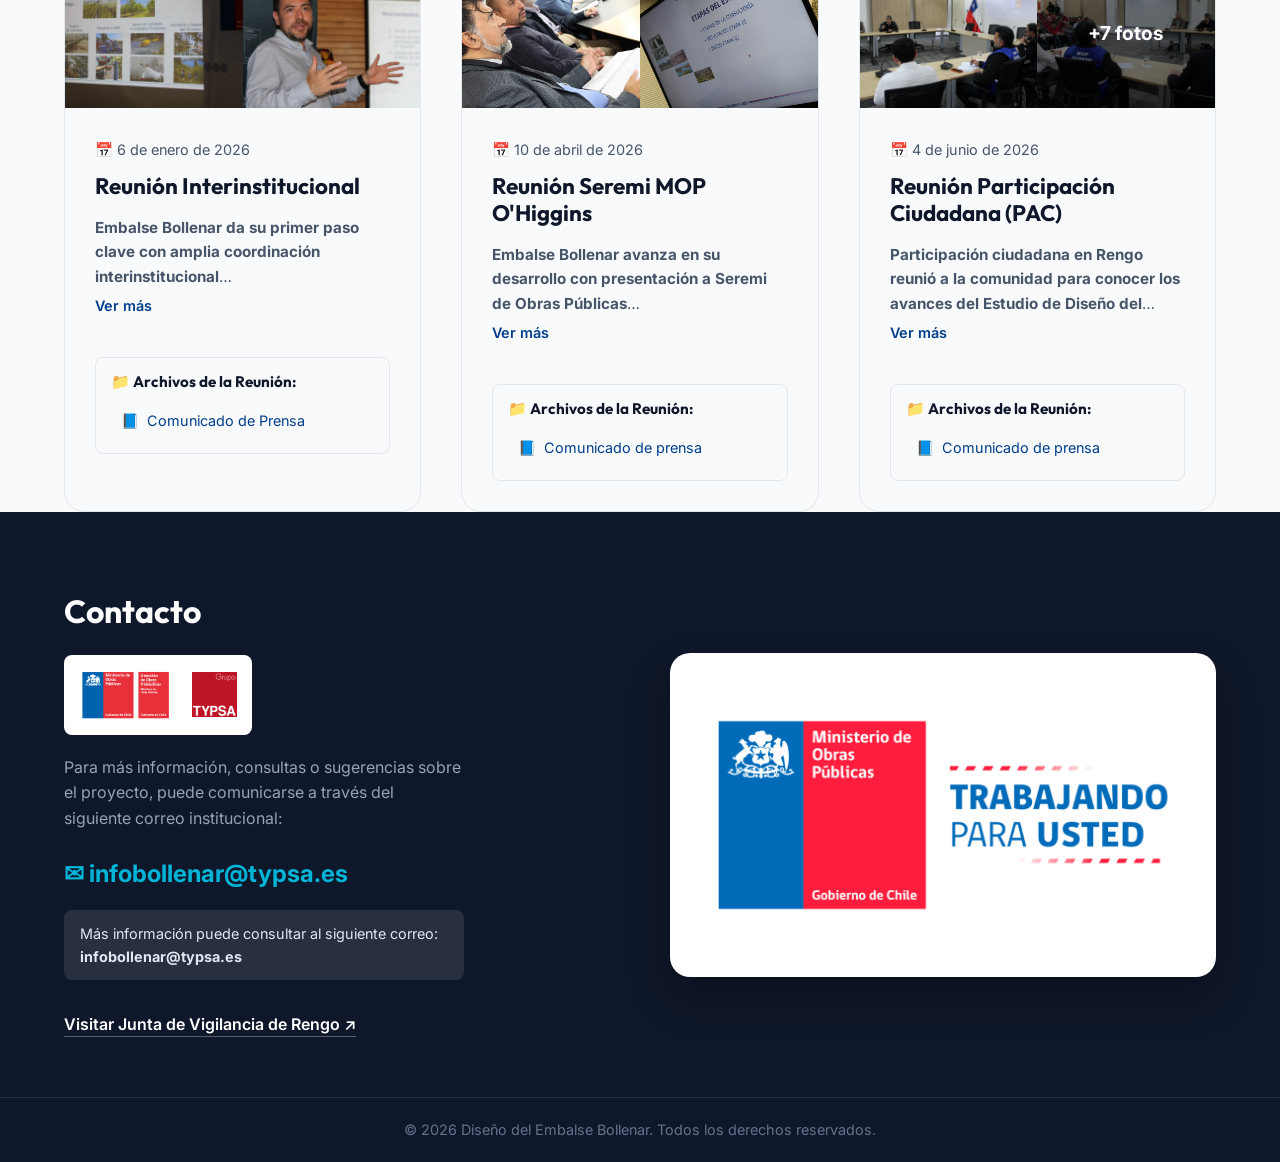
==== commit 758bd5fd: "fix: actualizar logo institucional y cronograma de Bollenar" ====
--- a/index.html
+++ b/index.html
@@ -22,8 +22,7 @@
         <div class="nav-content">
             <div class="nav-brand" style="display: flex; align-items: center; gap: 20px; flex-shrink: 0;">
                 <div class="institutional-logos" style="display: flex; gap: 15px; align-items: center; margin-top: 6px;">
-                    <img src="images/Logos/new_logo_2.png" alt="MOP" style="height: 95px; width: auto;">
-                    <img src="images/Logos/new_logo_1.jpg" alt="DOH" style="height: 95px; width: auto;">
+                    <img src="images/Logos/mop-doh-bollenar.png" alt="Ministerio de Obras Públicas y Dirección de Obras Hidráulicas, Gobierno de Chile" width="568" height="306" style="height: 95px; width: auto;">
                 </div>
                 <div class="logo" style="margin-top: 6px; white-space: nowrap;">Diseño Embalse Bollenar</div>
             </div>
@@ -165,8 +164,7 @@
             <div class="footer-info">
                 <h2>Contacto</h2>
                 <div class="institutional-logos" style="display: flex; gap: 20px; align-items: center; margin-bottom: 20px; background: white; padding: 15px; border-radius: 8px; width: fit-content;">
-                    <img src="images/Logos/new_logo_2.png" alt="MOP" style="height: 50px; width: auto;">
-                    <img src="images/Logos/new_logo_1.jpg" alt="DOH" style="height: 50px; width: auto;">
+                    <img src="images/Logos/mop-doh-bollenar.png" alt="Ministerio de Obras Públicas y Dirección de Obras Hidráulicas, Gobierno de Chile" width="568" height="306" style="height: 50px; width: auto;">
                     <img src="images/Logos/new_logo_3.jpg" alt="Typsa" style="height: 45px; width: auto;">
                 </div>
                 <p>Para más información, consultas o sugerencias sobre el proyecto, puede comunicarse a través del siguiente correo institucional:</p>
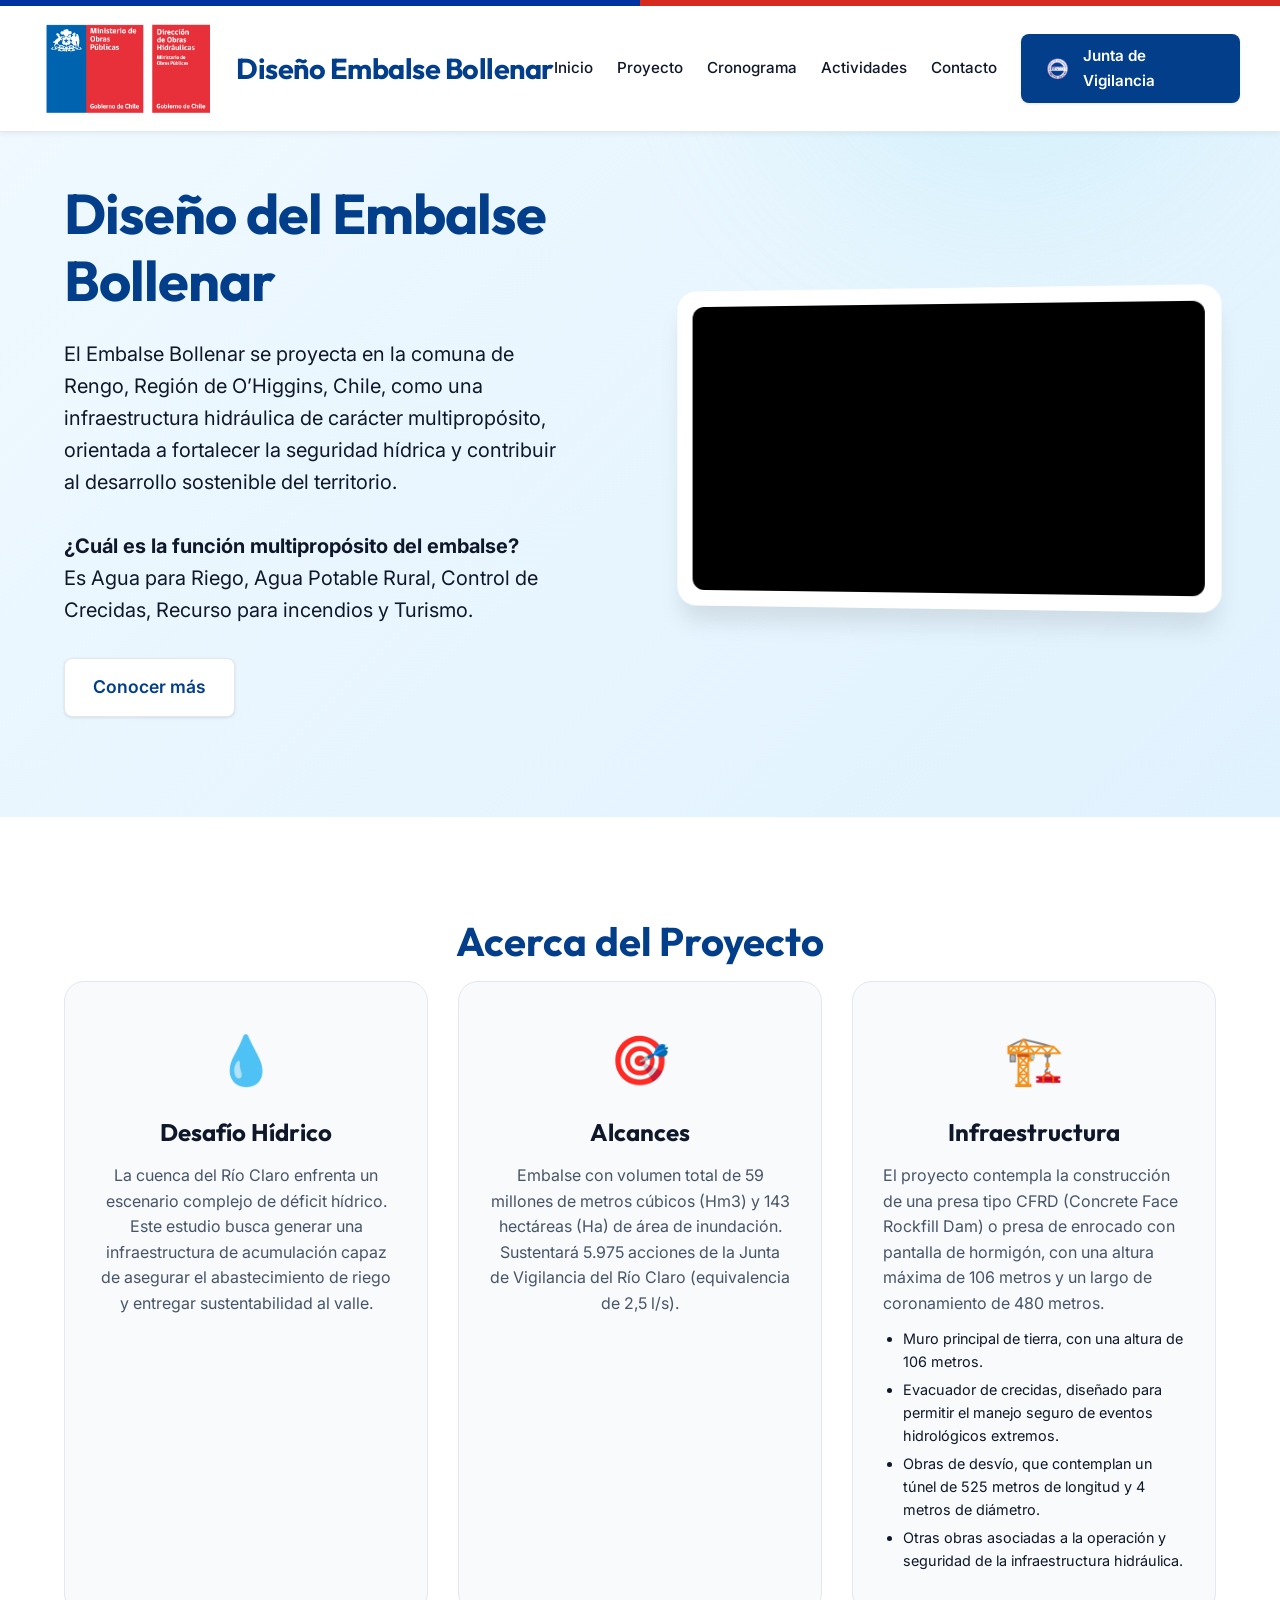
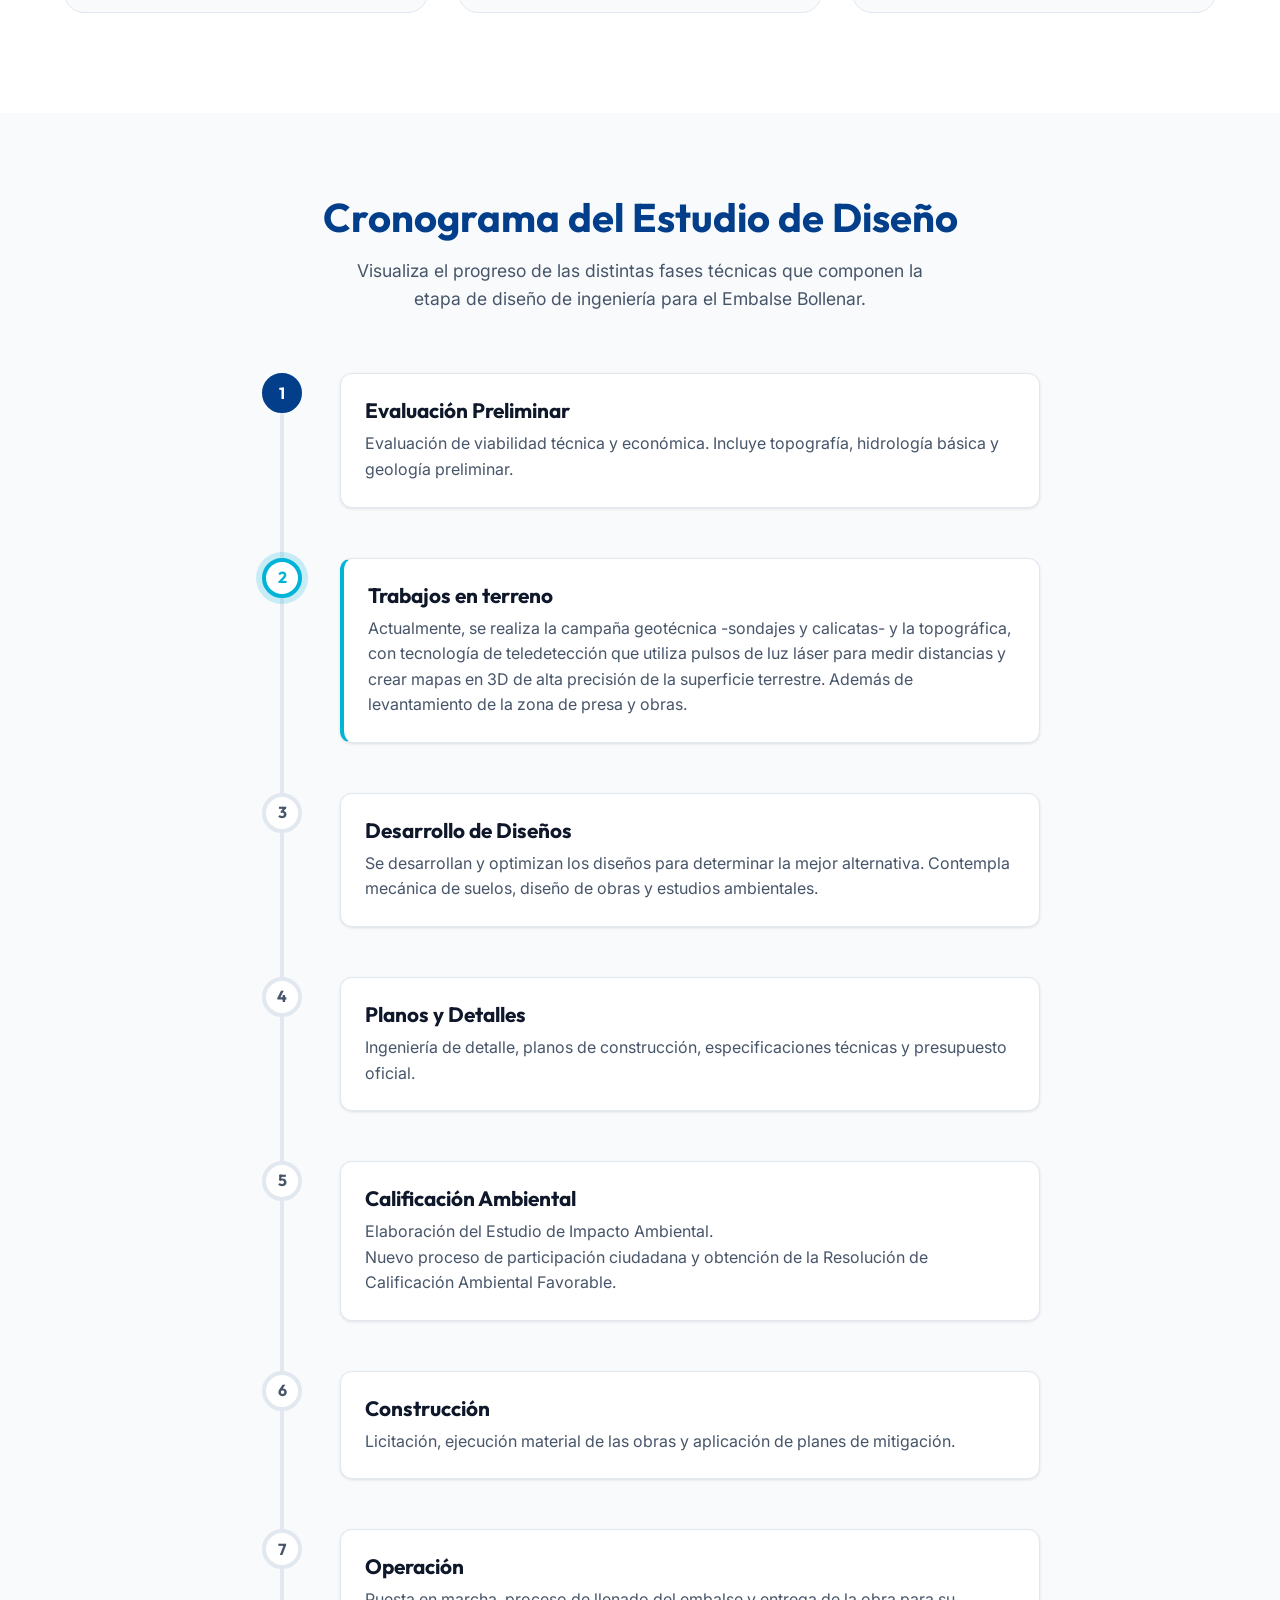
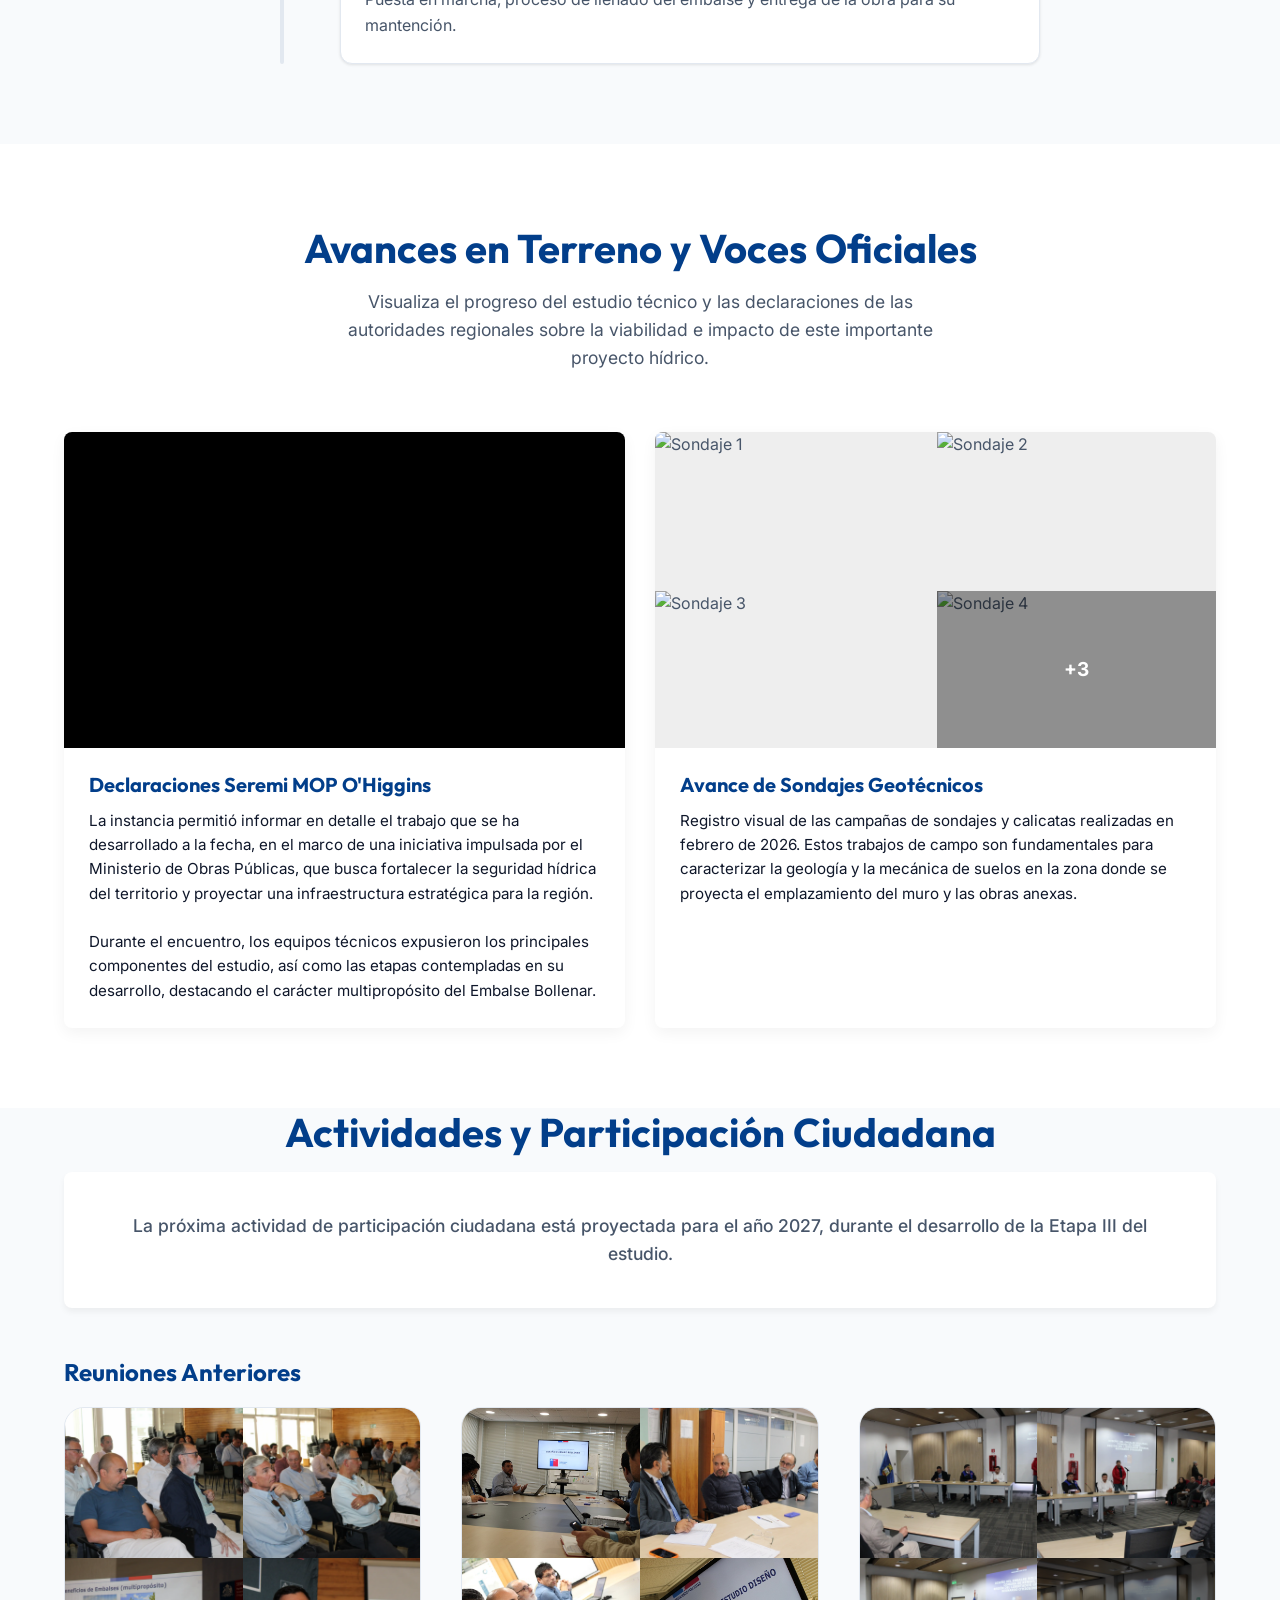
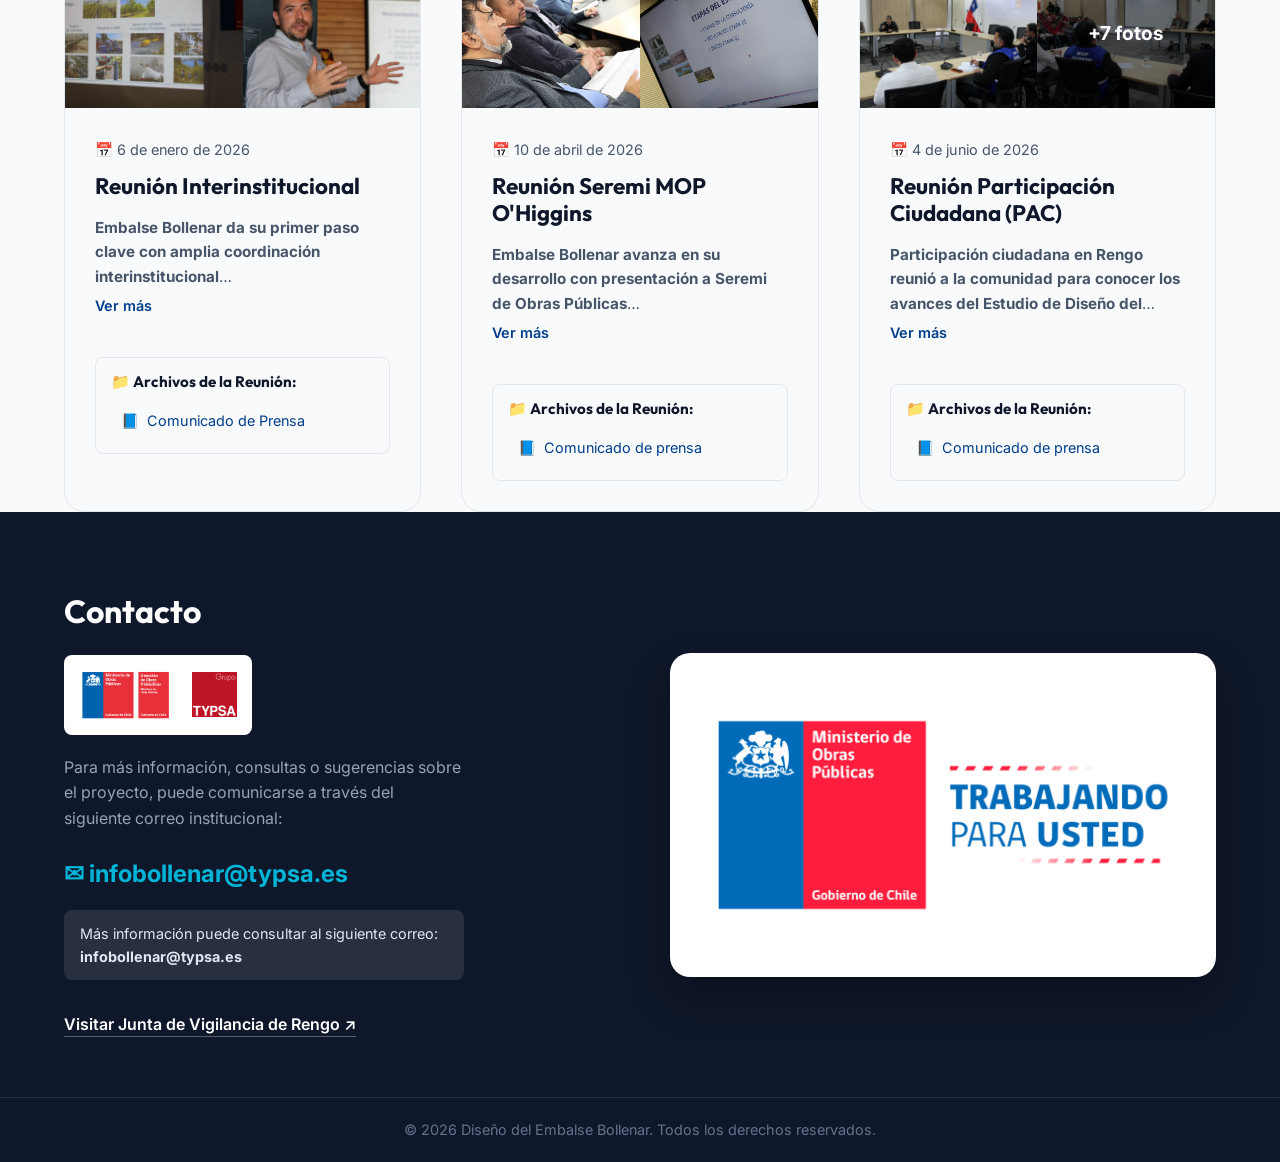
==== commit 14ef4ad2: "docs: precisar unidades en alcances del embalse" ====
--- a/index.html
+++ b/index.html
@@ -75,7 +75,7 @@
                 <div class="card">
                     <div class="card-icon">🎯</div>
                     <h3>Alcances</h3>
-                    <p>Embalse con volumen total de 59 millones m3 y 143 Ha de área de inundación. Sustentará 5.975 acciones de la Junta de Vigilancia del Río Claro (equivalencia de 2,5 l/s).</p>
+                    <p>Embalse con volumen total de 59 millones de metros cúbicos (Hm3) y 143 hectáreas (Ha) de área de inundación. Sustentará 5.975 acciones de la Junta de Vigilancia del Río Claro (equivalencia de 2,5 l/s).</p>
                 </div>
                 <div class="card">
                     <div class="card-icon">🏗️</div>
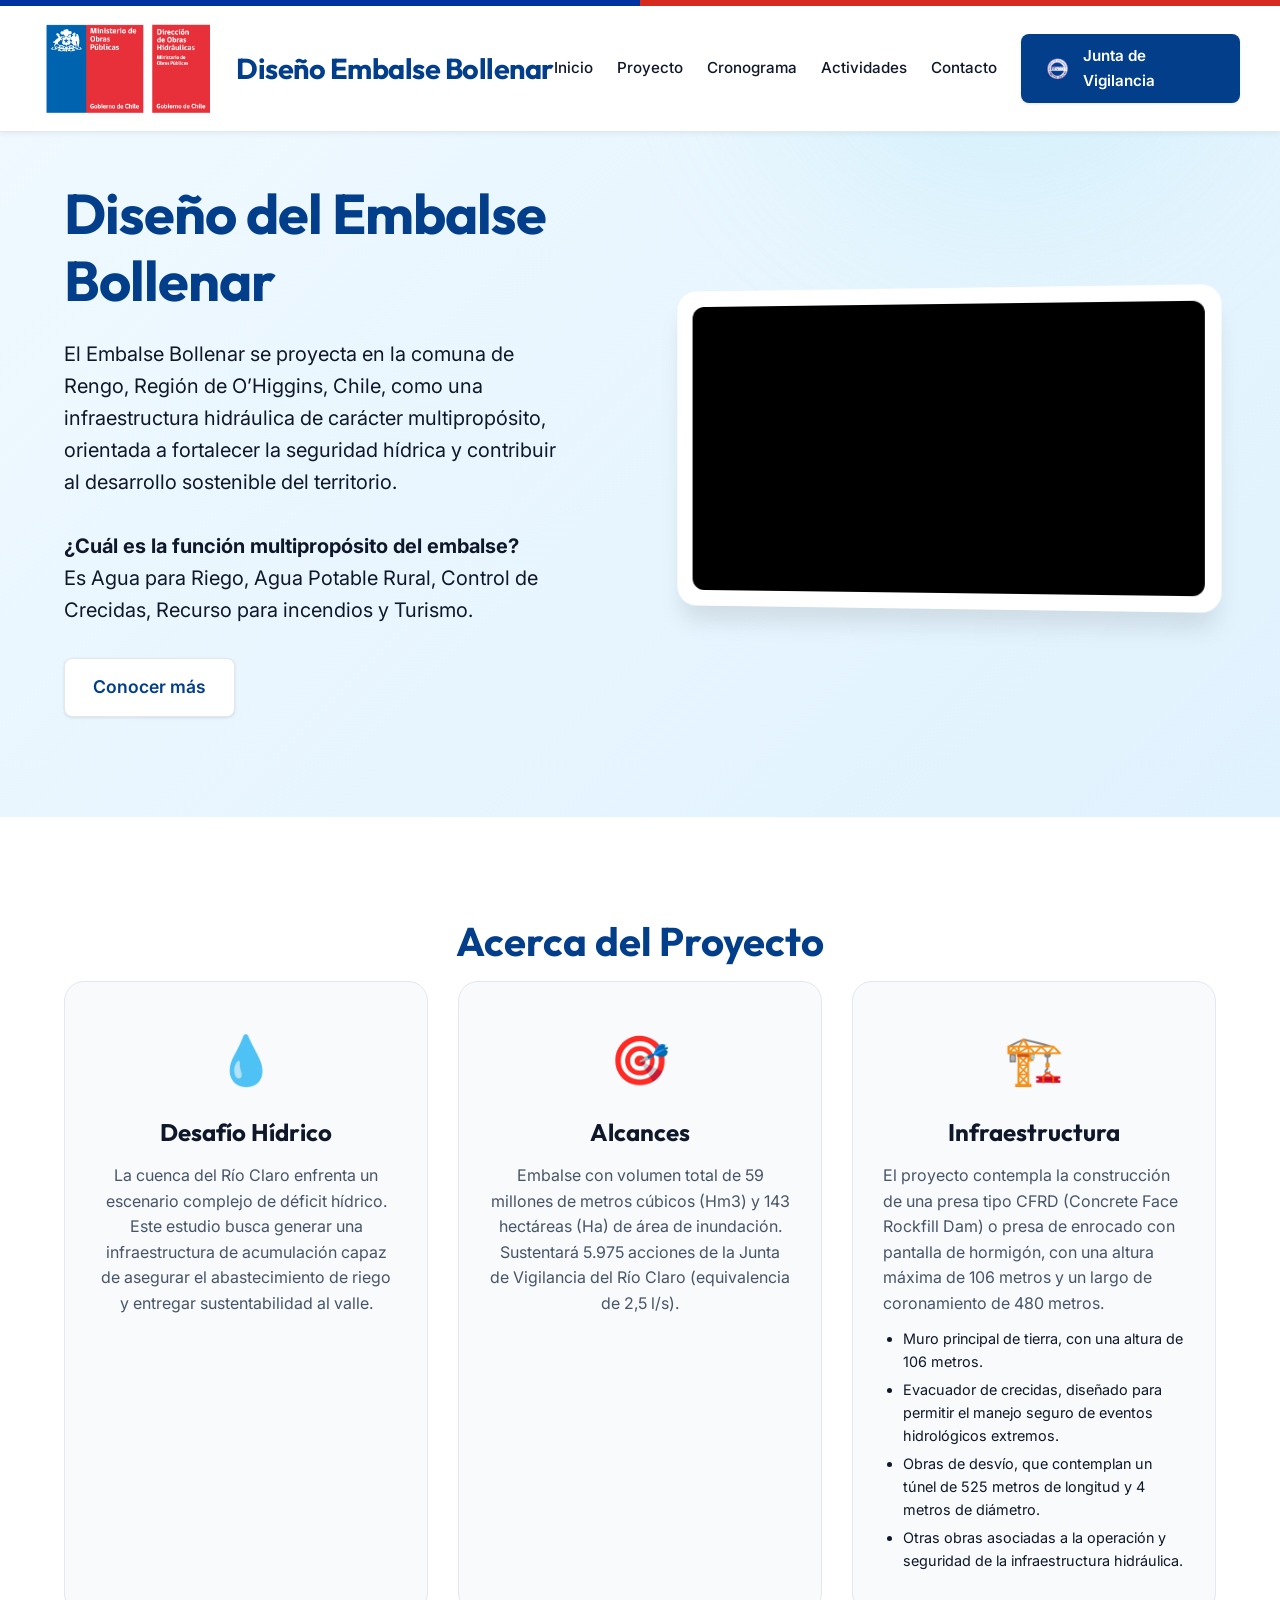
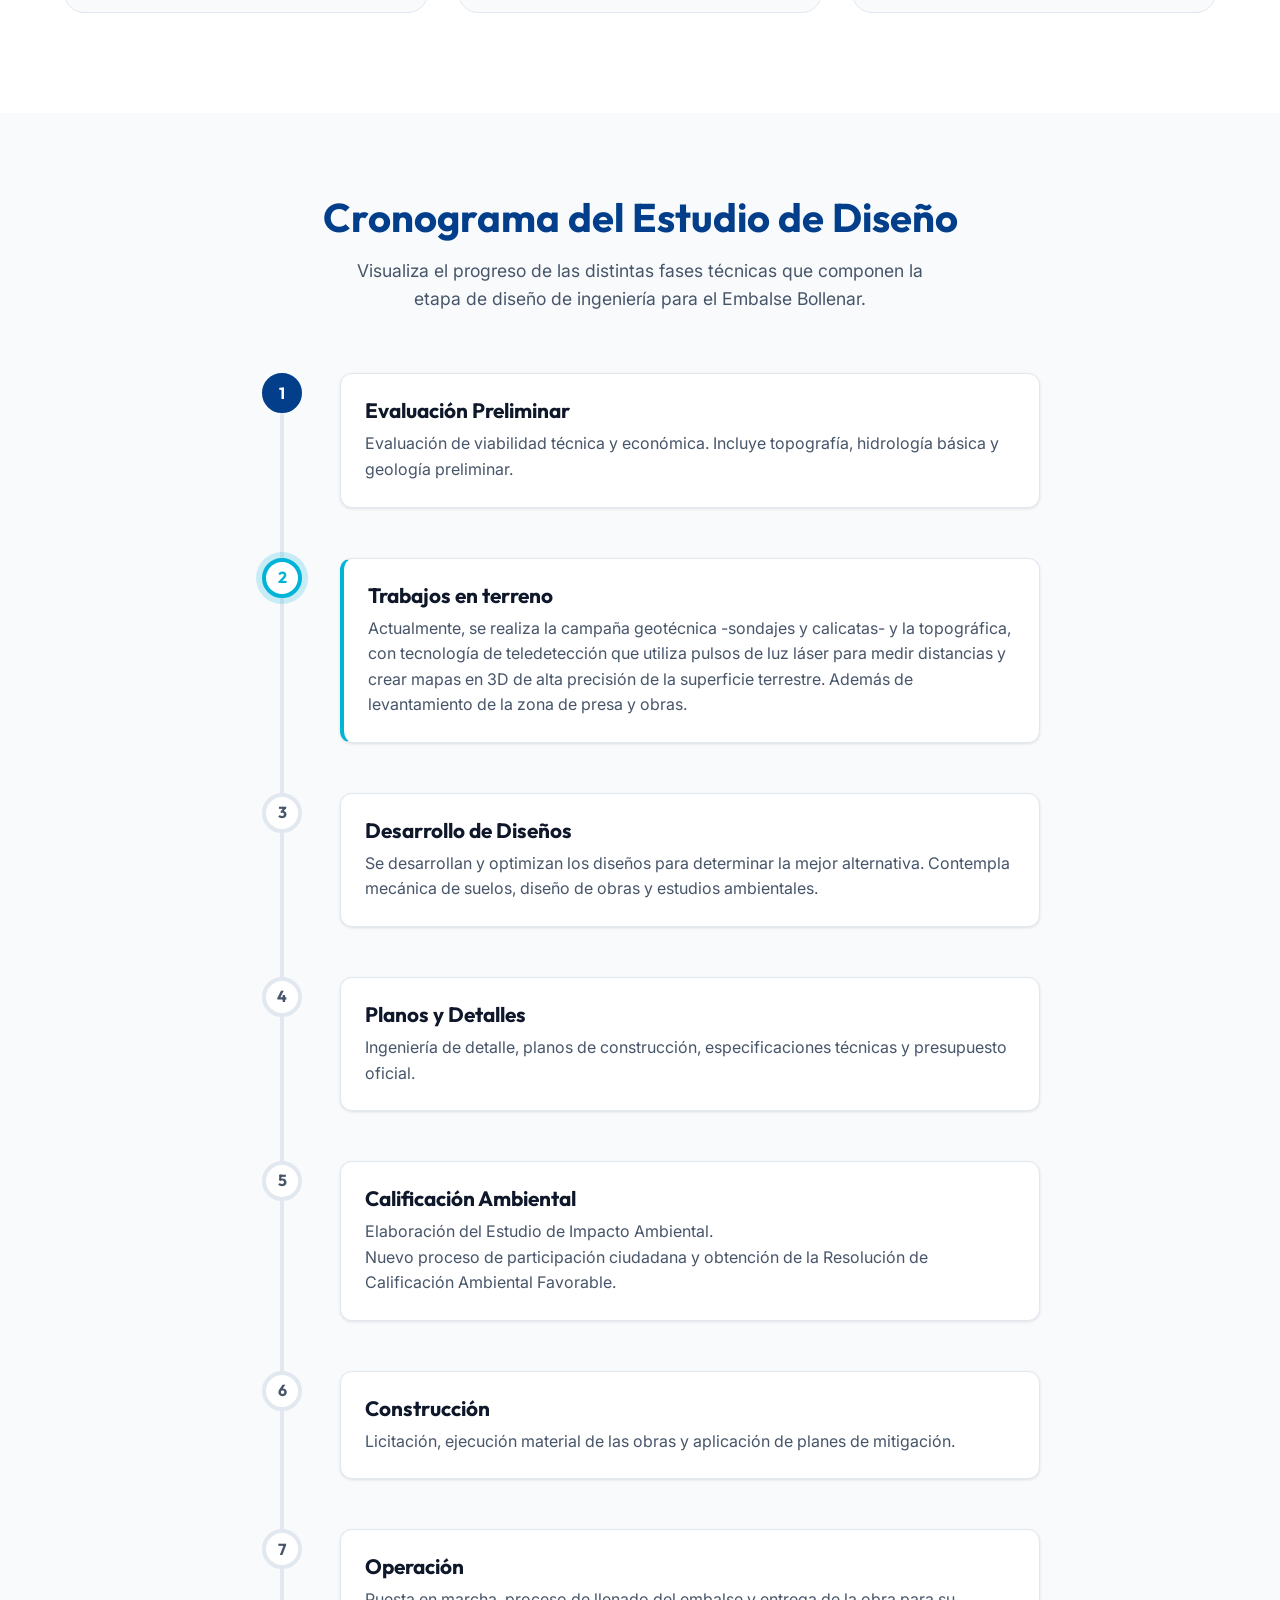
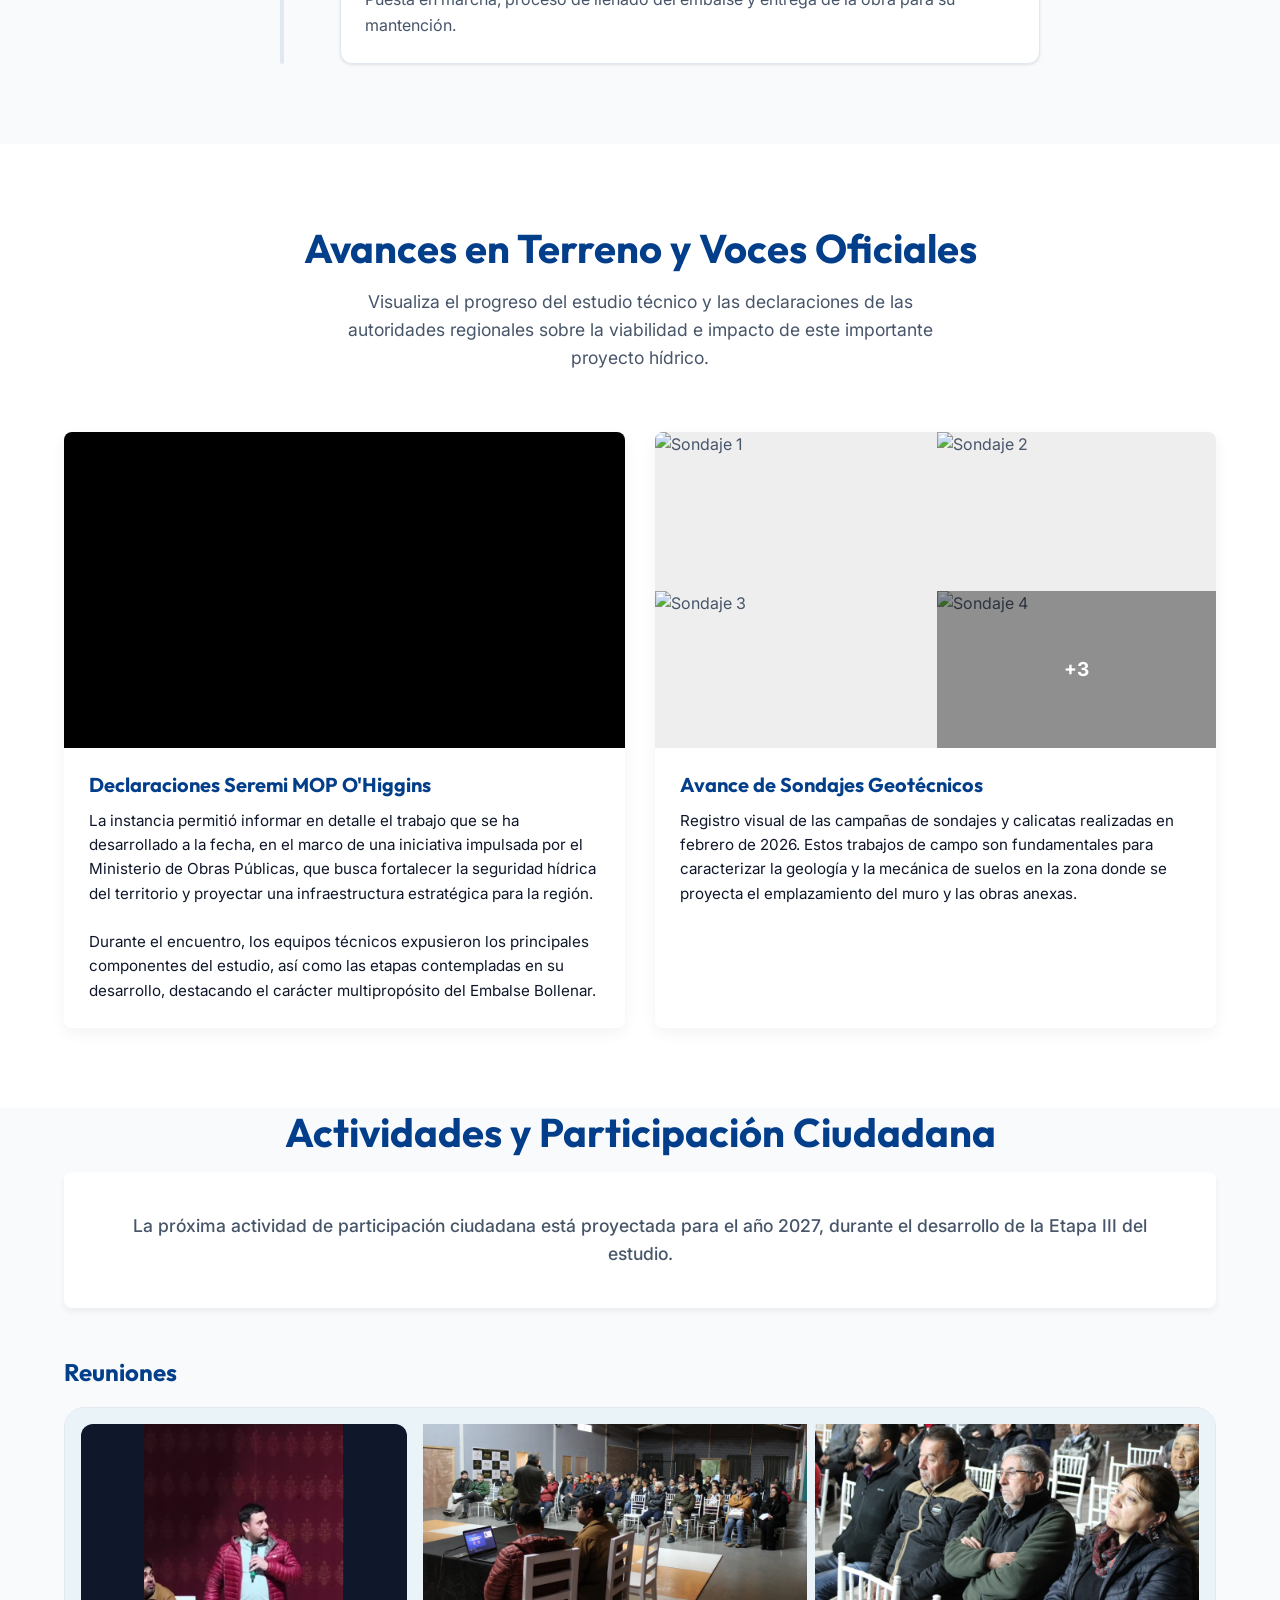
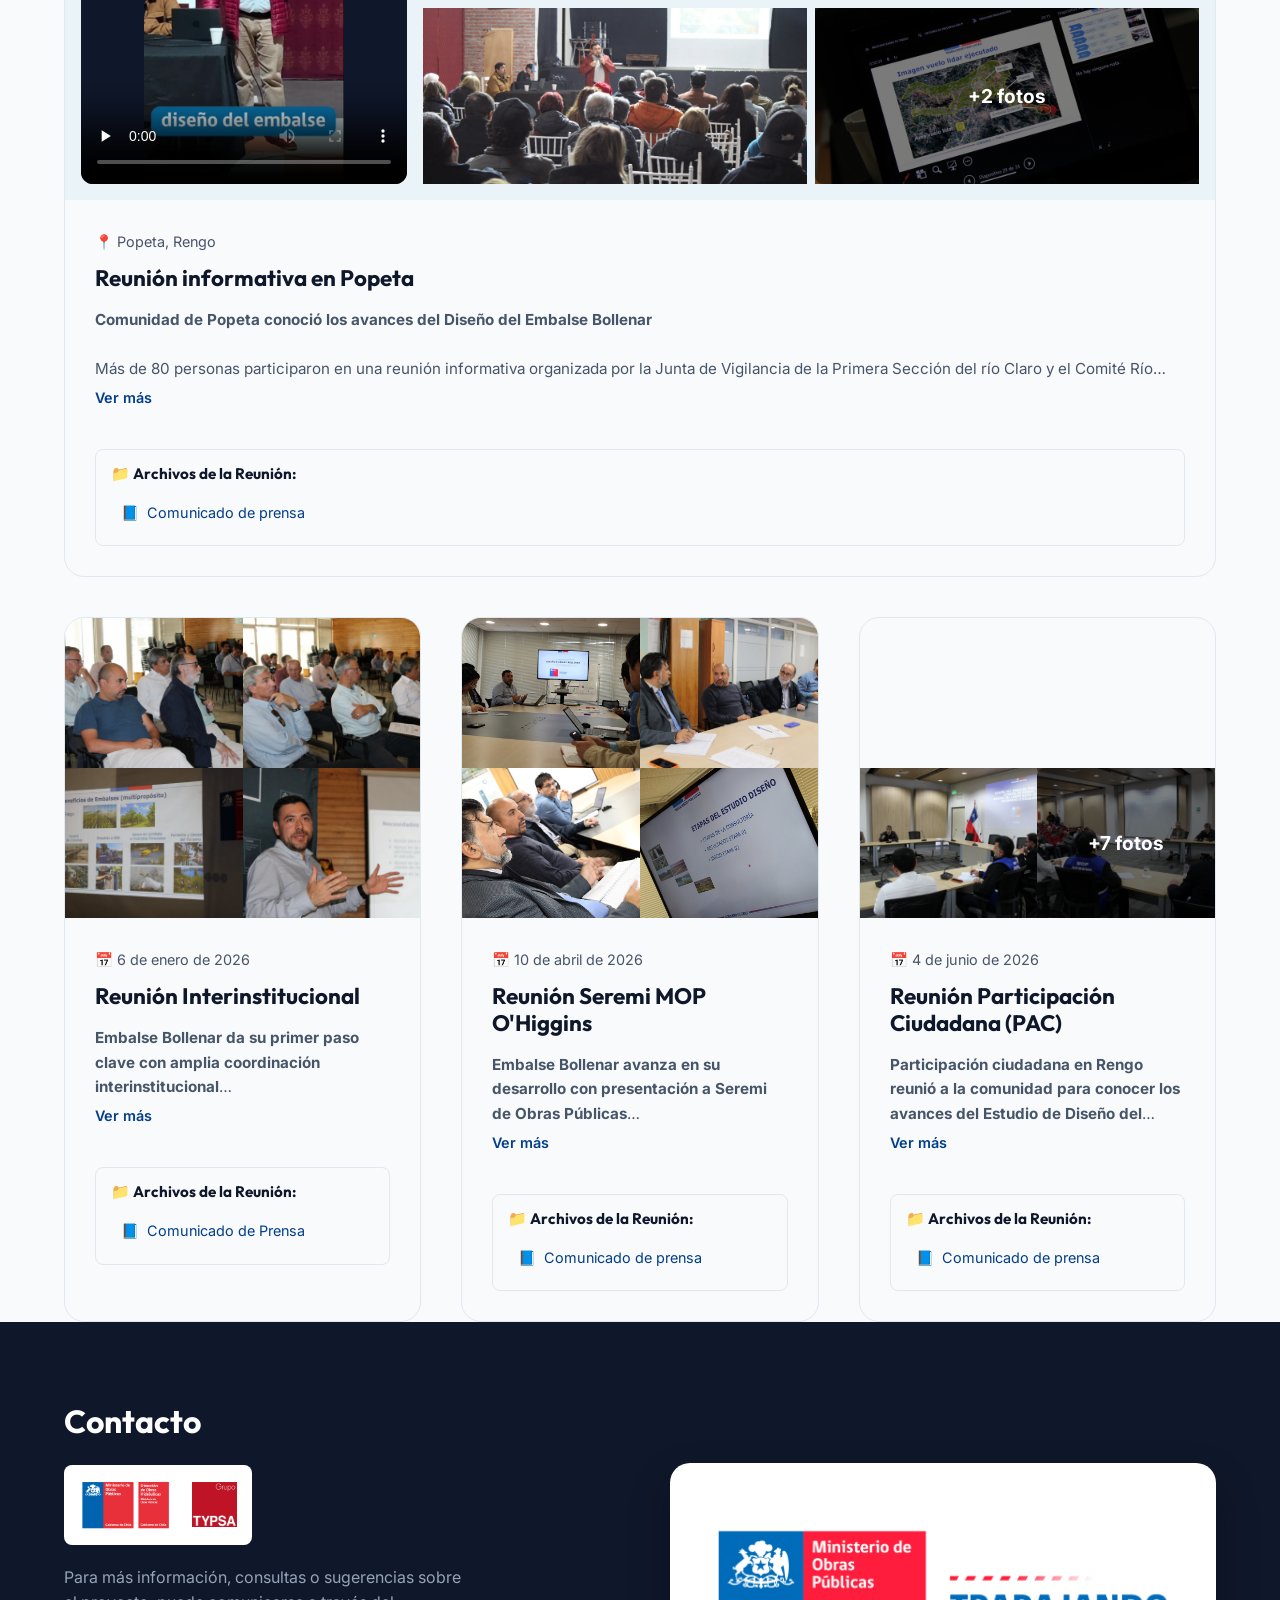
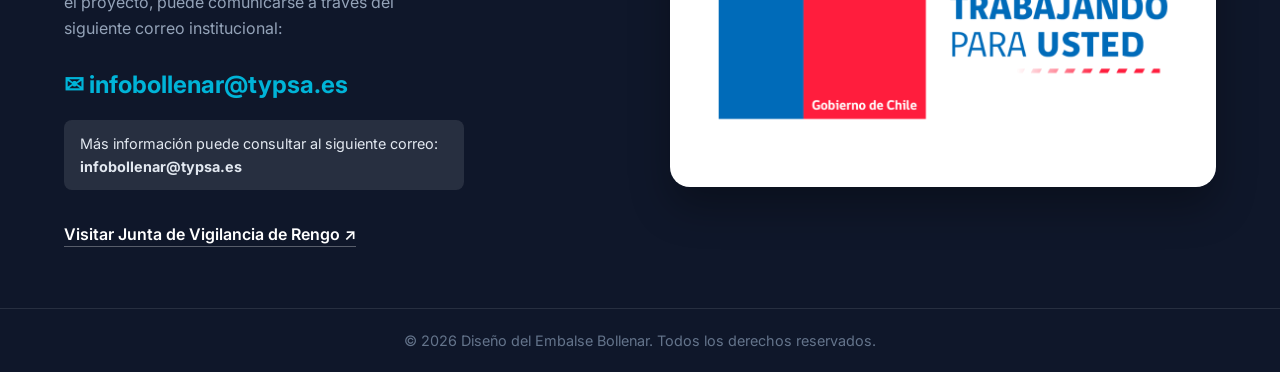
==== commit 98ff95df: "feat: publicar reunión de Popeta en actividades" ====
--- a/index.html
+++ b/index.html
@@ -151,7 +151,7 @@
                 <!-- Se llenará con JS -->
             </div>
             
-            <h3 style="margin-bottom: 20px; font-size: 1.5rem; color: var(--primary);">Reuniones Anteriores</h3>
+            <h3 style="margin-bottom: 20px; font-size: 1.5rem; color: var(--primary);">Reuniones</h3>
             <div class="meetings-grid" id="past-meetings-list">
                 <!-- Se cargará dinámicamente -->
             </div>
--- a/css/style.css
+++ b/css/style.css
@@ -401,6 +401,47 @@
     border-color: var(--secondary);
 }
 
+.meeting-card-featured {
+    grid-column: 1 / -1;
+    height: auto;
+}
+
+.meeting-media-featured {
+    display: grid;
+    grid-template-columns: minmax(220px, 0.42fr) minmax(0, 1fr);
+    gap: 16px;
+    padding: 16px;
+    background: #eaf4f8;
+}
+
+.meeting-media-featured video {
+    display: block;
+    width: 100%;
+    height: 360px;
+    object-fit: contain;
+    background: var(--text-dark);
+    border-radius: var(--radius-md);
+}
+
+.meeting-media-featured .meeting-gallery {
+    display: grid;
+    grid-template-columns: repeat(2, minmax(0, 1fr));
+    grid-template-rows: repeat(2, minmax(0, 1fr));
+    gap: 8px;
+    height: 360px;
+    min-width: 0;
+}
+
+.meeting-media-featured .meeting-gallery a,
+.meeting-media-featured .meeting-gallery a:only-child {
+    height: auto;
+    min-height: 0;
+}
+
+.meeting-media-featured .gallery-img {
+    display: block;
+}
+
 .meeting-gallery {
     display: flex;
     flex-wrap: wrap;
@@ -771,6 +812,18 @@
     /* Project cards */
     .project-grid, .meetings-grid {
         grid-template-columns: 1fr;
+    }
+
+    .meeting-media-featured {
+        grid-template-columns: 1fr;
+    }
+
+    .meeting-media-featured video {
+        height: min(70vh, 480px);
+    }
+
+    .meeting-media-featured .meeting-gallery {
+        height: 280px;
     }
 
     .card {
